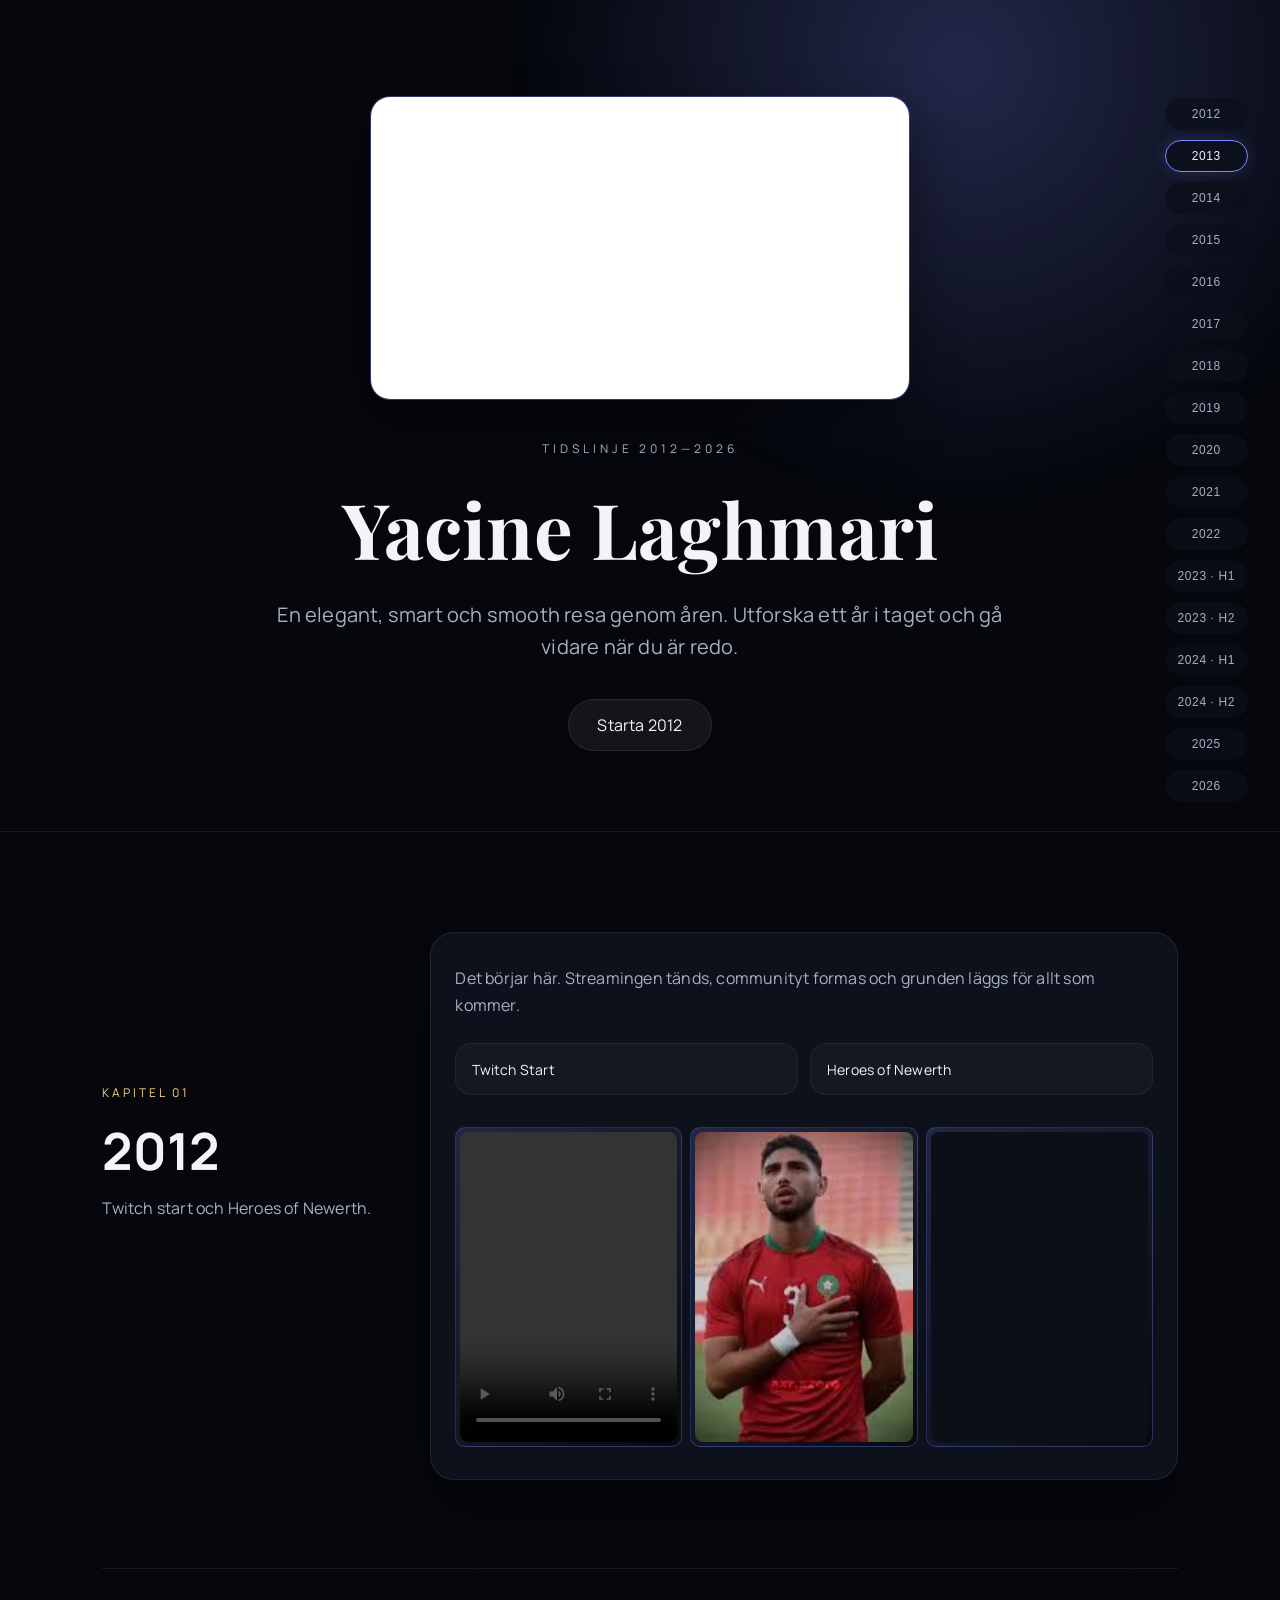
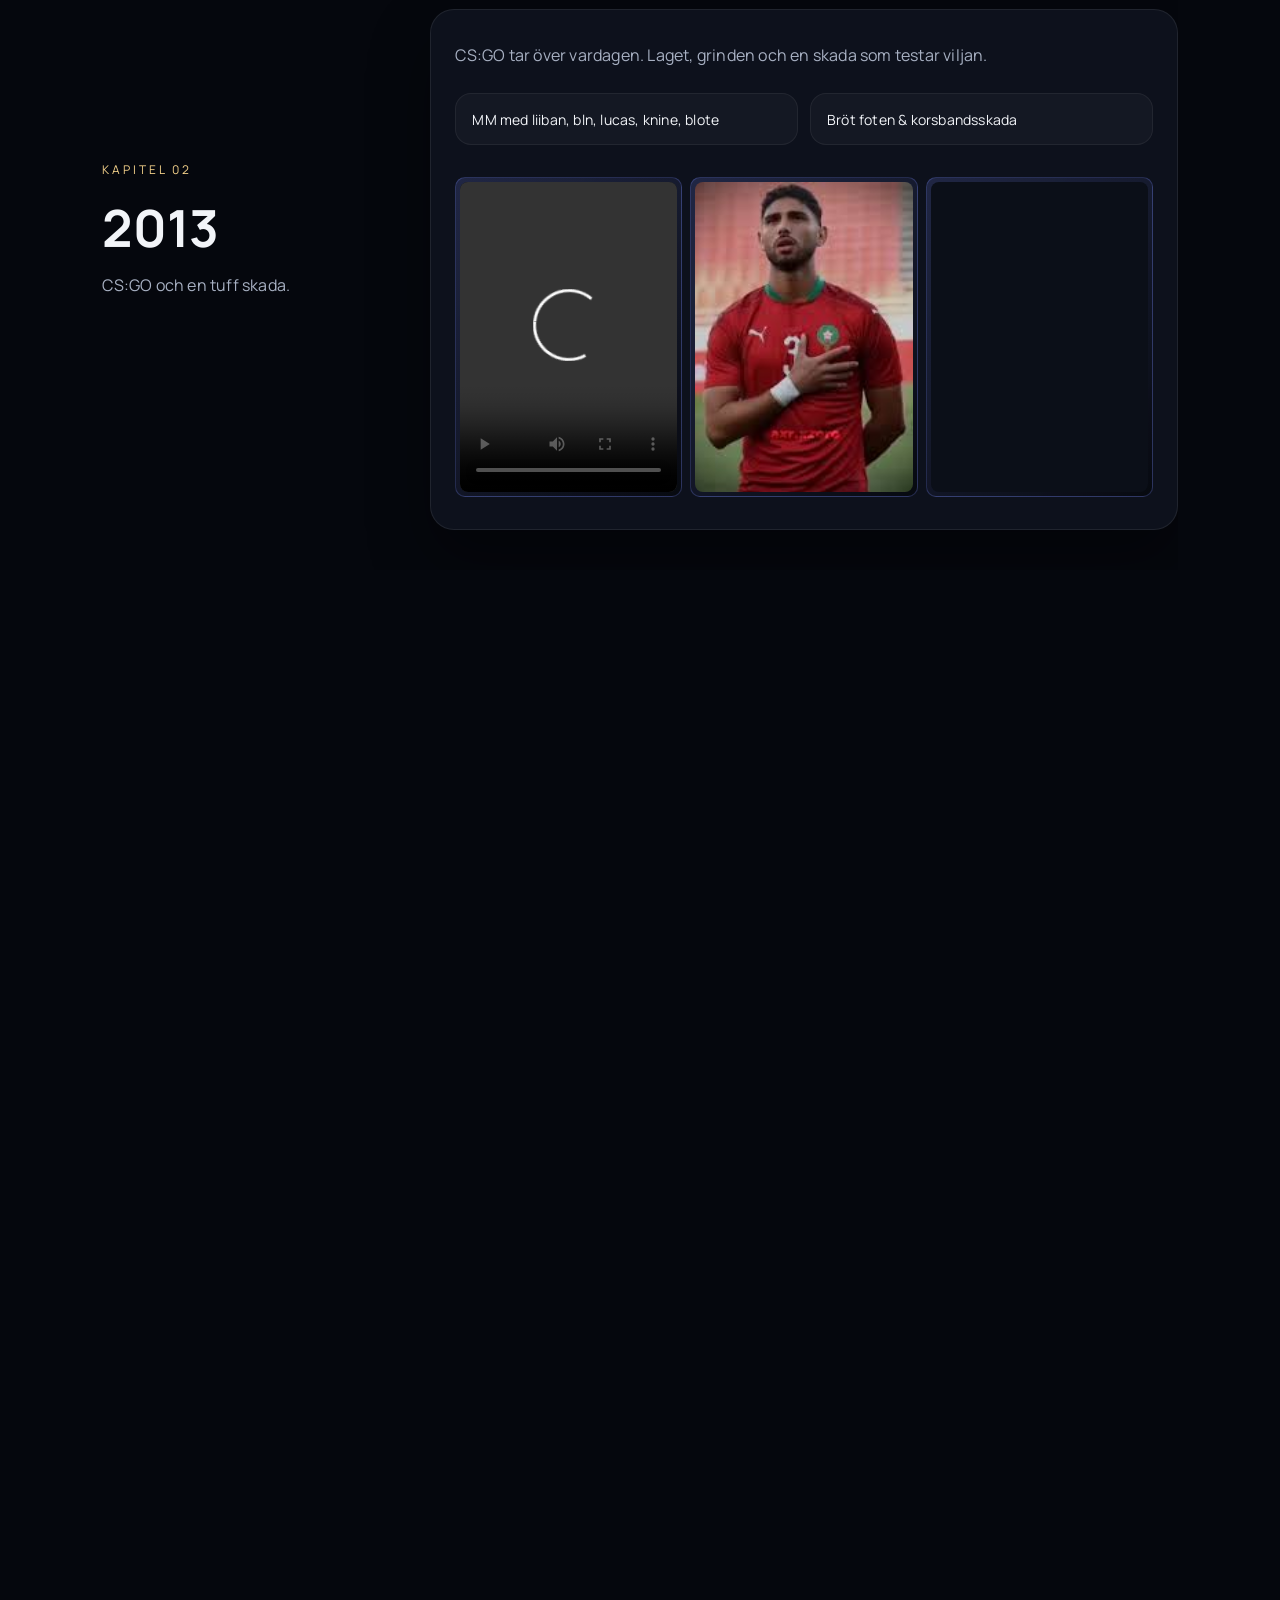
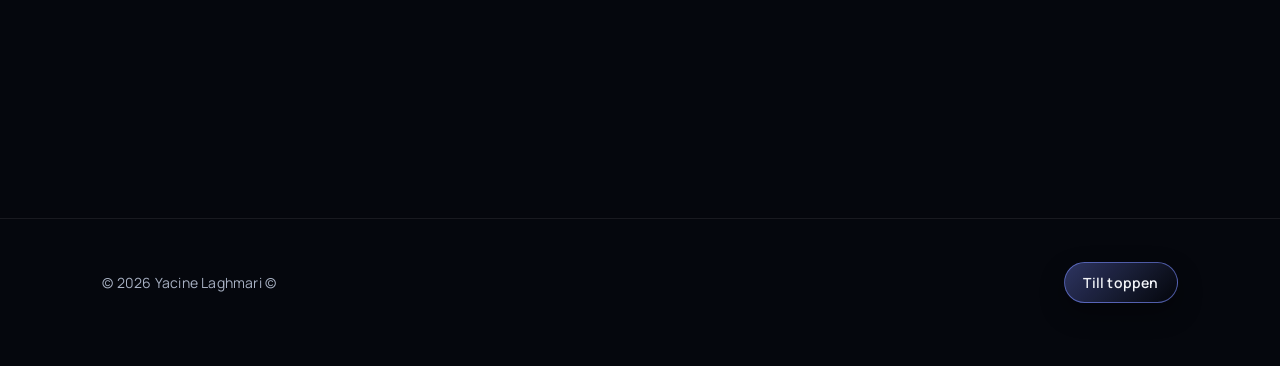
==== index.html @ 9095255a "Initial commit" ====
<!DOCTYPE html>
<html lang="sv">
  <head>
    <meta charset="UTF-8" />
    <meta name="viewport" content="width=device-width, initial-scale=1.0" />
    <title>Yacine Laghmari — Livets Tidslinje</title>
    <meta
      name="description"
      content="En elegant och smooth tidslinje över Yacine Laghmaris liv 2012–2026."
    />
    <link rel="preconnect" href="https://fonts.googleapis.com" />
    <link rel="preconnect" href="https://fonts.gstatic.com" crossorigin />
    <link
      href="https://fonts.googleapis.com/css2?family=Manrope:wght@300;400;600;700&family=Playfair+Display:wght@500;600&display=swap"
      rel="stylesheet"
    />
    <link rel="stylesheet" href="styles.css" />
  </head>
  <body>
    <header class="hero" id="top">
      <div class="hero__glow" aria-hidden="true"></div>
      <div class="hero__stream">
        <iframe
          src="https://player.twitch.tv/?channel=yacine&parent=localhost&parent=127.0.0.1"
          allowfullscreen
          frameborder="0"
          scrolling="no"
        ></iframe>
      </div>
      <div class="hero__content">
        <p class="hero__eyebrow">Tidslinje 2012—2026</p>
        <h1 class="hero__title">Yacine Laghmari</h1>
        <p class="hero__subtitle">
          En elegant, smart och smooth resa genom åren. Utforska ett år i taget
          och gå vidare när du är redo.
        </p>
        <a class="hero__cta" href="#y2012">Starta 2012</a>
      </div>
    </header>

    <nav class="timeline-nav" aria-label="Tidslinje navigation">
      <button class="timeline-nav__button is-active" data-target="y2012">
        2012
      </button>
      <button class="timeline-nav__button" data-target="y2013">2013</button>
      <button class="timeline-nav__button" data-target="y2014">2014</button>
      <button class="timeline-nav__button" data-target="y2015">2015</button>
      <button class="timeline-nav__button" data-target="y2016">2016</button>
      <button class="timeline-nav__button" data-target="y2017">2017</button>
      <button class="timeline-nav__button" data-target="y2018">2018</button>
      <button class="timeline-nav__button" data-target="y2019">2019</button>
      <button class="timeline-nav__button" data-target="y2020">2020</button>
      <button class="timeline-nav__button" data-target="y2021">2021</button>
      <button class="timeline-nav__button" data-target="y2022">2022</button>
      <button class="timeline-nav__button" data-target="y2023a">2023 · H1</button>
      <button class="timeline-nav__button" data-target="y2023b">2023 · H2</button>
      <button class="timeline-nav__button" data-target="y2024a">2024 · H1</button>
      <button class="timeline-nav__button" data-target="y2024b">2024 · H2</button>
      <button class="timeline-nav__button" data-target="y2025">2025</button>
      <button class="timeline-nav__button" data-target="y2026">2026</button>
    </nav>

    <main class="timeline">
      <section class="year is-revealed is-active" id="y2012" data-year="2012">
        <div class="year__inner">
          <div class="year__meta">
            <p class="year__eyebrow">Kapitel 01</p>
            <h2 class="year__title">2012</h2>
            <p class="year__tagline">Twitch start och Heroes of Newerth.</p>
          </div>
          <div class="year__content">
            <p>
              Det börjar här. Streamingen tänds, communityt formas och grunden
              läggs för allt som kommer.
            </p>
            <ul class="year__highlights">
              <li class="highlight-card"><button class="highlight-card__title" type="button">Twitch Start</button><div class="highlight-card__body"><p>Lorem ipsum dolor sit amet, consectetur adipiscing elit. Nunc egestas augue risus, eu ullamcorper tellus porttitor eu. Donec lobortis risus a tortor maximus, sit amet iaculis erat efficitur. Nulla commodo lectus id ipsum cursus, et sodales velit maximus. Fusce et posuere leo. Donec vestibulum sapien magna, in tincidunt nisi blandit eu. Sed cursus velit at dui congue finibus. Pellentesque dapibus, tellus condimentum feugiat vestibulum, massa lacus mattis dolor, quis pharetra mi diam quis neque. Nulla sed maximus libero.</p>
<p>Sed nec tellus vitae sem tempor tincidunt. Curabitur lobortis sapien ligula, ac pharetra ex accumsan nec. Sed laoreet lorem nec pulvinar lobortis. Etiam venenatis nisl id ligula auctor aliquam. Morbi mollis est justo, ac aliquam quam tempor ornare. Nullam cursus pharetra nibh nec pharetra. In feugiat placerat quam eget placerat.</p></div></li>
              <li class="highlight-card"><button class="highlight-card__title" type="button">Heroes of Newerth</button><div class="highlight-card__body"><p>Lorem ipsum dolor sit amet, consectetur adipiscing elit. Nunc egestas augue risus, eu ullamcorper tellus porttitor eu. Donec lobortis risus a tortor maximus, sit amet iaculis erat efficitur. Nulla commodo lectus id ipsum cursus, et sodales velit maximus. Fusce et posuere leo. Donec vestibulum sapien magna, in tincidunt nisi blandit eu. Sed cursus velit at dui congue finibus. Pellentesque dapibus, tellus condimentum feugiat vestibulum, massa lacus mattis dolor, quis pharetra mi diam quis neque. Nulla sed maximus libero.</p>
<p>Sed nec tellus vitae sem tempor tincidunt. Curabitur lobortis sapien ligula, ac pharetra ex accumsan nec. Sed laoreet lorem nec pulvinar lobortis. Etiam venenatis nisl id ligula auctor aliquam. Morbi mollis est justo, ac aliquam quam tempor ornare. Nullam cursus pharetra nibh nec pharetra. In feugiat placerat quam eget placerat.</p></div></li>
            </ul>
            <div class="media-grid">
              <div class="media-card"><div class="media-card__label">Video</div><video data-src="Videos/305 - Approaching Nirvana.mp4" controls preload="metadata"></video></div>
              <div class="media-card"><div class="media-card__label">Bild</div><img src="Bilder/ggwp.jpg" alt="Bild" /></div>
              <div class="media-card"><div class="media-card__label">Clip</div><iframe data-src="https://clips.twitch.tv/embed?clip=CautiousObliqueGoldfishAllenHuhu-Px7d0BOdd0tYAsMW&parent=localhost&parent=127.0.0.1" allow="autoplay; fullscreen" allowfullscreen loading="lazy"></iframe></div>
            </div></div>
        </div>
      </section>

      <section class="year" id="y2013" data-year="2013">
        <div class="year__inner">
          <div class="year__meta">
            <p class="year__eyebrow">Kapitel 02</p>
            <h2 class="year__title">2013</h2>
            <p class="year__tagline">CS:GO och en tuff skada.</p>
          </div>
          <div class="year__content">
            <p>
              CS:GO tar över vardagen. Laget, grinden och en skada som testar
              viljan.
            </p>
            <ul class="year__highlights">
              <li class="highlight-card"><button class="highlight-card__title" type="button">MM med liiban, bln, lucas, knine, blote</button><div class="highlight-card__body"><p>Lorem ipsum dolor sit amet, consectetur adipiscing elit. Nunc egestas augue risus, eu ullamcorper tellus porttitor eu. Donec lobortis risus a tortor maximus, sit amet iaculis erat efficitur. Nulla commodo lectus id ipsum cursus, et sodales velit maximus. Fusce et posuere leo. Donec vestibulum sapien magna, in tincidunt nisi blandit eu. Sed cursus velit at dui congue finibus. Pellentesque dapibus, tellus condimentum feugiat vestibulum, massa lacus mattis dolor, quis pharetra mi diam quis neque. Nulla sed maximus libero.</p>
<p>Sed nec tellus vitae sem tempor tincidunt. Curabitur lobortis sapien ligula, ac pharetra ex accumsan nec. Sed laoreet lorem nec pulvinar lobortis. Etiam venenatis nisl id ligula auctor aliquam. Morbi mollis est justo, ac aliquam quam tempor ornare. Nullam cursus pharetra nibh nec pharetra. In feugiat placerat quam eget placerat.</p></div></li>
              <li class="highlight-card"><button class="highlight-card__title" type="button">Bröt foten &amp; korsbandsskada</button><div class="highlight-card__body"><p>Lorem ipsum dolor sit amet, consectetur adipiscing elit. Nunc egestas augue risus, eu ullamcorper tellus porttitor eu. Donec lobortis risus a tortor maximus, sit amet iaculis erat efficitur. Nulla commodo lectus id ipsum cursus, et sodales velit maximus. Fusce et posuere leo. Donec vestibulum sapien magna, in tincidunt nisi blandit eu. Sed cursus velit at dui congue finibus. Pellentesque dapibus, tellus condimentum feugiat vestibulum, massa lacus mattis dolor, quis pharetra mi diam quis neque. Nulla sed maximus libero.</p>
<p>Sed nec tellus vitae sem tempor tincidunt. Curabitur lobortis sapien ligula, ac pharetra ex accumsan nec. Sed laoreet lorem nec pulvinar lobortis. Etiam venenatis nisl id ligula auctor aliquam. Morbi mollis est justo, ac aliquam quam tempor ornare. Nullam cursus pharetra nibh nec pharetra. In feugiat placerat quam eget placerat.</p></div></li>
            </ul>
            <div class="media-grid">
              <div class="media-card"><div class="media-card__label">Video</div><video data-src="Videos/305 - Approaching Nirvana.mp4" controls preload="metadata"></video></div>
              <div class="media-card"><div class="media-card__label">Bild</div><img src="Bilder/ggwp.jpg" alt="Bild" /></div>
              <div class="media-card"><div class="media-card__label">Clip</div><iframe data-src="https://clips.twitch.tv/embed?clip=CautiousObliqueGoldfishAllenHuhu-Px7d0BOdd0tYAsMW&parent=localhost&parent=127.0.0.1" allow="autoplay; fullscreen" allowfullscreen loading="lazy"></iframe></div>
            </div></div>
        </div>
      </section>

      <section class="year" id="y2014" data-year="2014">
        <div class="year__inner">
          <div class="year__meta">
            <p class="year__eyebrow">Kapitel 03</p>
            <h2 class="year__title">2014</h2>
            <p class="year__tagline">Ett år av genombrott och resor.</p>
          </div>
          <div class="year__content">
            <p>
              Amanda, studenten och första DH Winter. Nya samarbeten och
              communityminnen staplas på varandra.
            </p>
            <ul class="year__highlights">
              <li class="highlight-card"><button class="highlight-card__title" type="button">Amanda</button><div class="highlight-card__body"><p>Lorem ipsum dolor sit amet, consectetur adipiscing elit. Nunc egestas augue risus, eu ullamcorper tellus porttitor eu. Donec lobortis risus a tortor maximus, sit amet iaculis erat efficitur. Nulla commodo lectus id ipsum cursus, et sodales velit maximus. Fusce et posuere leo. Donec vestibulum sapien magna, in tincidunt nisi blandit eu. Sed cursus velit at dui congue finibus. Pellentesque dapibus, tellus condimentum feugiat vestibulum, massa lacus mattis dolor, quis pharetra mi diam quis neque. Nulla sed maximus libero.</p>
<p>Sed nec tellus vitae sem tempor tincidunt. Curabitur lobortis sapien ligula, ac pharetra ex accumsan nec. Sed laoreet lorem nec pulvinar lobortis. Etiam venenatis nisl id ligula auctor aliquam. Morbi mollis est justo, ac aliquam quam tempor ornare. Nullam cursus pharetra nibh nec pharetra. In feugiat placerat quam eget placerat.</p></div></li>
              <li class="highlight-card"><button class="highlight-card__title" type="button">Seat Toledo, Studenten, Första DH Winter</button><div class="highlight-card__body"><p>Lorem ipsum dolor sit amet, consectetur adipiscing elit. Nunc egestas augue risus, eu ullamcorper tellus porttitor eu. Donec lobortis risus a tortor maximus, sit amet iaculis erat efficitur. Nulla commodo lectus id ipsum cursus, et sodales velit maximus. Fusce et posuere leo. Donec vestibulum sapien magna, in tincidunt nisi blandit eu. Sed cursus velit at dui congue finibus. Pellentesque dapibus, tellus condimentum feugiat vestibulum, massa lacus mattis dolor, quis pharetra mi diam quis neque. Nulla sed maximus libero.</p>
<p>Sed nec tellus vitae sem tempor tincidunt. Curabitur lobortis sapien ligula, ac pharetra ex accumsan nec. Sed laoreet lorem nec pulvinar lobortis. Etiam venenatis nisl id ligula auctor aliquam. Morbi mollis est justo, ac aliquam quam tempor ornare. Nullam cursus pharetra nibh nec pharetra. In feugiat placerat quam eget placerat.</p></div></li>
              <li class="highlight-card"><button class="highlight-card__title" type="button">Game with Fnatic, Lan med bLN</button><div class="highlight-card__body"><p>Lorem ipsum dolor sit amet, consectetur adipiscing elit. Nunc egestas augue risus, eu ullamcorper tellus porttitor eu. Donec lobortis risus a tortor maximus, sit amet iaculis erat efficitur. Nulla commodo lectus id ipsum cursus, et sodales velit maximus. Fusce et posuere leo. Donec vestibulum sapien magna, in tincidunt nisi blandit eu. Sed cursus velit at dui congue finibus. Pellentesque dapibus, tellus condimentum feugiat vestibulum, massa lacus mattis dolor, quis pharetra mi diam quis neque. Nulla sed maximus libero.</p>
<p>Sed nec tellus vitae sem tempor tincidunt. Curabitur lobortis sapien ligula, ac pharetra ex accumsan nec. Sed laoreet lorem nec pulvinar lobortis. Etiam venenatis nisl id ligula auctor aliquam. Morbi mollis est justo, ac aliquam quam tempor ornare. Nullam cursus pharetra nibh nec pharetra. In feugiat placerat quam eget placerat.</p></div></li>
              <li class="highlight-card"><button class="highlight-card__title" type="button">Donationwar, Summit och GT subbar</button><div class="highlight-card__body"><p>Lorem ipsum dolor sit amet, consectetur adipiscing elit. Nunc egestas augue risus, eu ullamcorper tellus porttitor eu. Donec lobortis risus a tortor maximus, sit amet iaculis erat efficitur. Nulla commodo lectus id ipsum cursus, et sodales velit maximus. Fusce et posuere leo. Donec vestibulum sapien magna, in tincidunt nisi blandit eu. Sed cursus velit at dui congue finibus. Pellentesque dapibus, tellus condimentum feugiat vestibulum, massa lacus mattis dolor, quis pharetra mi diam quis neque. Nulla sed maximus libero.</p>
<p>Sed nec tellus vitae sem tempor tincidunt. Curabitur lobortis sapien ligula, ac pharetra ex accumsan nec. Sed laoreet lorem nec pulvinar lobortis. Etiam venenatis nisl id ligula auctor aliquam. Morbi mollis est justo, ac aliquam quam tempor ornare. Nullam cursus pharetra nibh nec pharetra. In feugiat placerat quam eget placerat.</p></div></li>
              <li class="highlight-card"><button class="highlight-card__title" type="button">Speedrunners, Global Elite, TWD</button><div class="highlight-card__body"><p>Lorem ipsum dolor sit amet, consectetur adipiscing elit. Nunc egestas augue risus, eu ullamcorper tellus porttitor eu. Donec lobortis risus a tortor maximus, sit amet iaculis erat efficitur. Nulla commodo lectus id ipsum cursus, et sodales velit maximus. Fusce et posuere leo. Donec vestibulum sapien magna, in tincidunt nisi blandit eu. Sed cursus velit at dui congue finibus. Pellentesque dapibus, tellus condimentum feugiat vestibulum, massa lacus mattis dolor, quis pharetra mi diam quis neque. Nulla sed maximus libero.</p>
<p>Sed nec tellus vitae sem tempor tincidunt. Curabitur lobortis sapien ligula, ac pharetra ex accumsan nec. Sed laoreet lorem nec pulvinar lobortis. Etiam venenatis nisl id ligula auctor aliquam. Morbi mollis est justo, ac aliquam quam tempor ornare. Nullam cursus pharetra nibh nec pharetra. In feugiat placerat quam eget placerat.</p></div></li>
            </ul>
            <div class="media-grid">
              <div class="media-card"><div class="media-card__label">Video</div><video data-src="Videos/305 - Approaching Nirvana.mp4" controls preload="metadata"></video></div>
              <div class="media-card"><div class="media-card__label">Bild</div><img src="Bilder/ggwp.jpg" alt="Bild" /></div>
              <div class="media-card"><div class="media-card__label">Clip</div><iframe data-src="https://clips.twitch.tv/embed?clip=CautiousObliqueGoldfishAllenHuhu-Px7d0BOdd0tYAsMW&parent=localhost&parent=127.0.0.1" allow="autoplay; fullscreen" allowfullscreen loading="lazy"></iframe></div>
            </div></div>
        </div>
      </section>

      <section class="year" id="y2015" data-year="2015">
        <div class="year__inner">
          <div class="year__meta">
            <p class="year__eyebrow">Kapitel 04</p>
            <h2 class="year__title">2015</h2>
            <p class="year__tagline">Raids, resor och nya möjligheter.</p>
          </div>
          <div class="year__content">
            <p>
              Året av communityraids, LAN och resor. Allt känns möjligt.
            </p>
            <ul class="year__highlights">
              <li class="highlight-card"><button class="highlight-card__title" type="button">Aymen &amp; Sabir</button><div class="highlight-card__body"><p>Lorem ipsum dolor sit amet, consectetur adipiscing elit. Nunc egestas augue risus, eu ullamcorper tellus porttitor eu. Donec lobortis risus a tortor maximus, sit amet iaculis erat efficitur. Nulla commodo lectus id ipsum cursus, et sodales velit maximus. Fusce et posuere leo. Donec vestibulum sapien magna, in tincidunt nisi blandit eu. Sed cursus velit at dui congue finibus. Pellentesque dapibus, tellus condimentum feugiat vestibulum, massa lacus mattis dolor, quis pharetra mi diam quis neque. Nulla sed maximus libero.</p>
<p>Sed nec tellus vitae sem tempor tincidunt. Curabitur lobortis sapien ligula, ac pharetra ex accumsan nec. Sed laoreet lorem nec pulvinar lobortis. Etiam venenatis nisl id ligula auctor aliquam. Morbi mollis est justo, ac aliquam quam tempor ornare. Nullam cursus pharetra nibh nec pharetra. In feugiat placerat quam eget placerat.</p></div></li>
              <li class="highlight-card"><button class="highlight-card__title" type="button">Nyårsfest på Colosseum</button><div class="highlight-card__body"><p>Lorem ipsum dolor sit amet, consectetur adipiscing elit. Nunc egestas augue risus, eu ullamcorper tellus porttitor eu. Donec lobortis risus a tortor maximus, sit amet iaculis erat efficitur. Nulla commodo lectus id ipsum cursus, et sodales velit maximus. Fusce et posuere leo. Donec vestibulum sapien magna, in tincidunt nisi blandit eu. Sed cursus velit at dui congue finibus. Pellentesque dapibus, tellus condimentum feugiat vestibulum, massa lacus mattis dolor, quis pharetra mi diam quis neque. Nulla sed maximus libero.</p>
<p>Sed nec tellus vitae sem tempor tincidunt. Curabitur lobortis sapien ligula, ac pharetra ex accumsan nec. Sed laoreet lorem nec pulvinar lobortis. Etiam venenatis nisl id ligula auctor aliquam. Morbi mollis est justo, ac aliquam quam tempor ornare. Nullam cursus pharetra nibh nec pharetra. In feugiat placerat quam eget placerat.</p></div></li>
              <li class="highlight-card"><button class="highlight-card__title" type="button">H1Z1 Atter, YZNARMY raiding</button><div class="highlight-card__body"><p>Lorem ipsum dolor sit amet, consectetur adipiscing elit. Nunc egestas augue risus, eu ullamcorper tellus porttitor eu. Donec lobortis risus a tortor maximus, sit amet iaculis erat efficitur. Nulla commodo lectus id ipsum cursus, et sodales velit maximus. Fusce et posuere leo. Donec vestibulum sapien magna, in tincidunt nisi blandit eu. Sed cursus velit at dui congue finibus. Pellentesque dapibus, tellus condimentum feugiat vestibulum, massa lacus mattis dolor, quis pharetra mi diam quis neque. Nulla sed maximus libero.</p>
<p>Sed nec tellus vitae sem tempor tincidunt. Curabitur lobortis sapien ligula, ac pharetra ex accumsan nec. Sed laoreet lorem nec pulvinar lobortis. Etiam venenatis nisl id ligula auctor aliquam. Morbi mollis est justo, ac aliquam quam tempor ornare. Nullam cursus pharetra nibh nec pharetra. In feugiat placerat quam eget placerat.</p></div></li>
              <li class="highlight-card"><button class="highlight-card__title" type="button">Inferno Online Kontor, Skin Gambling</button><div class="highlight-card__body"><p>Lorem ipsum dolor sit amet, consectetur adipiscing elit. Nunc egestas augue risus, eu ullamcorper tellus porttitor eu. Donec lobortis risus a tortor maximus, sit amet iaculis erat efficitur. Nulla commodo lectus id ipsum cursus, et sodales velit maximus. Fusce et posuere leo. Donec vestibulum sapien magna, in tincidunt nisi blandit eu. Sed cursus velit at dui congue finibus. Pellentesque dapibus, tellus condimentum feugiat vestibulum, massa lacus mattis dolor, quis pharetra mi diam quis neque. Nulla sed maximus libero.</p>
<p>Sed nec tellus vitae sem tempor tincidunt. Curabitur lobortis sapien ligula, ac pharetra ex accumsan nec. Sed laoreet lorem nec pulvinar lobortis. Etiam venenatis nisl id ligula auctor aliquam. Morbi mollis est justo, ac aliquam quam tempor ornare. Nullam cursus pharetra nibh nec pharetra. In feugiat placerat quam eget placerat.</p></div></li>
              <li class="highlight-card"><button class="highlight-card__title" type="button">Malta Aftermovie, NiP streamer</button><div class="highlight-card__body"><p>Lorem ipsum dolor sit amet, consectetur adipiscing elit. Nunc egestas augue risus, eu ullamcorper tellus porttitor eu. Donec lobortis risus a tortor maximus, sit amet iaculis erat efficitur. Nulla commodo lectus id ipsum cursus, et sodales velit maximus. Fusce et posuere leo. Donec vestibulum sapien magna, in tincidunt nisi blandit eu. Sed cursus velit at dui congue finibus. Pellentesque dapibus, tellus condimentum feugiat vestibulum, massa lacus mattis dolor, quis pharetra mi diam quis neque. Nulla sed maximus libero.</p>
<p>Sed nec tellus vitae sem tempor tincidunt. Curabitur lobortis sapien ligula, ac pharetra ex accumsan nec. Sed laoreet lorem nec pulvinar lobortis. Etiam venenatis nisl id ligula auctor aliquam. Morbi mollis est justo, ac aliquam quam tempor ornare. Nullam cursus pharetra nibh nec pharetra. In feugiat placerat quam eget placerat.</p></div></li>
            </ul>
            <div class="media-grid">
              <div class="media-card"><div class="media-card__label">Video</div><video data-src="Videos/305 - Approaching Nirvana.mp4" controls preload="metadata"></video></div>
              <div class="media-card"><div class="media-card__label">Bild</div><img src="Bilder/ggwp.jpg" alt="Bild" /></div>
              <div class="media-card"><div class="media-card__label">Clip</div><iframe data-src="https://clips.twitch.tv/embed?clip=CautiousObliqueGoldfishAllenHuhu-Px7d0BOdd0tYAsMW&parent=localhost&parent=127.0.0.1" allow="autoplay; fullscreen" allowfullscreen loading="lazy"></iframe></div>
            </div></div>
        </div>
      </section>

      <section class="year" id="y2016" data-year="2016">
        <div class="year__inner">
          <div class="year__meta">
            <p class="year__eyebrow">Kapitel 05</p>
            <h2 class="year__title">2016</h2>
            <p class="year__tagline">Nya titlar, nya idéer.</p>
          </div>
          <div class="year__content">
            <p>
              Övergångar, event och kreativa projekt sätter tonen.
            </p>
            <ul class="year__highlights">
              <li class="highlight-card"><button class="highlight-card__title" type="button">Overwatch (McRee)</button><div class="highlight-card__body"><p>Lorem ipsum dolor sit amet, consectetur adipiscing elit. Nunc egestas augue risus, eu ullamcorper tellus porttitor eu. Donec lobortis risus a tortor maximus, sit amet iaculis erat efficitur. Nulla commodo lectus id ipsum cursus, et sodales velit maximus. Fusce et posuere leo. Donec vestibulum sapien magna, in tincidunt nisi blandit eu. Sed cursus velit at dui congue finibus. Pellentesque dapibus, tellus condimentum feugiat vestibulum, massa lacus mattis dolor, quis pharetra mi diam quis neque. Nulla sed maximus libero.</p>
<p>Sed nec tellus vitae sem tempor tincidunt. Curabitur lobortis sapien ligula, ac pharetra ex accumsan nec. Sed laoreet lorem nec pulvinar lobortis. Etiam venenatis nisl id ligula auctor aliquam. Morbi mollis est justo, ac aliquam quam tempor ornare. Nullam cursus pharetra nibh nec pharetra. In feugiat placerat quam eget placerat.</p></div></li>
              <li class="highlight-card"><button class="highlight-card__title" type="button">I Am Not Just A Streamer</button><div class="highlight-card__body"><p>Lorem ipsum dolor sit amet, consectetur adipiscing elit. Nunc egestas augue risus, eu ullamcorper tellus porttitor eu. Donec lobortis risus a tortor maximus, sit amet iaculis erat efficitur. Nulla commodo lectus id ipsum cursus, et sodales velit maximus. Fusce et posuere leo. Donec vestibulum sapien magna, in tincidunt nisi blandit eu. Sed cursus velit at dui congue finibus. Pellentesque dapibus, tellus condimentum feugiat vestibulum, massa lacus mattis dolor, quis pharetra mi diam quis neque. Nulla sed maximus libero.</p>
<p>Sed nec tellus vitae sem tempor tincidunt. Curabitur lobortis sapien ligula, ac pharetra ex accumsan nec. Sed laoreet lorem nec pulvinar lobortis. Etiam venenatis nisl id ligula auctor aliquam. Morbi mollis est justo, ac aliquam quam tempor ornare. Nullam cursus pharetra nibh nec pharetra. In feugiat placerat quam eget placerat.</p></div></li>
              <li class="highlight-card"><button class="highlight-card__title" type="button">H1 med Rusty, Tjuvjakt</button><div class="highlight-card__body"><p>Lorem ipsum dolor sit amet, consectetur adipiscing elit. Nunc egestas augue risus, eu ullamcorper tellus porttitor eu. Donec lobortis risus a tortor maximus, sit amet iaculis erat efficitur. Nulla commodo lectus id ipsum cursus, et sodales velit maximus. Fusce et posuere leo. Donec vestibulum sapien magna, in tincidunt nisi blandit eu. Sed cursus velit at dui congue finibus. Pellentesque dapibus, tellus condimentum feugiat vestibulum, massa lacus mattis dolor, quis pharetra mi diam quis neque. Nulla sed maximus libero.</p>
<p>Sed nec tellus vitae sem tempor tincidunt. Curabitur lobortis sapien ligula, ac pharetra ex accumsan nec. Sed laoreet lorem nec pulvinar lobortis. Etiam venenatis nisl id ligula auctor aliquam. Morbi mollis est justo, ac aliquam quam tempor ornare. Nullam cursus pharetra nibh nec pharetra. In feugiat placerat quam eget placerat.</p></div></li>
              <li class="highlight-card"><button class="highlight-card__title" type="button">Lan i Norge, Dustin Expo</button><div class="highlight-card__body"><p>Lorem ipsum dolor sit amet, consectetur adipiscing elit. Nunc egestas augue risus, eu ullamcorper tellus porttitor eu. Donec lobortis risus a tortor maximus, sit amet iaculis erat efficitur. Nulla commodo lectus id ipsum cursus, et sodales velit maximus. Fusce et posuere leo. Donec vestibulum sapien magna, in tincidunt nisi blandit eu. Sed cursus velit at dui congue finibus. Pellentesque dapibus, tellus condimentum feugiat vestibulum, massa lacus mattis dolor, quis pharetra mi diam quis neque. Nulla sed maximus libero.</p>
<p>Sed nec tellus vitae sem tempor tincidunt. Curabitur lobortis sapien ligula, ac pharetra ex accumsan nec. Sed laoreet lorem nec pulvinar lobortis. Etiam venenatis nisl id ligula auctor aliquam. Morbi mollis est justo, ac aliquam quam tempor ornare. Nullam cursus pharetra nibh nec pharetra. In feugiat placerat quam eget placerat.</p></div></li>
            </ul>
            <div class="media-grid">
              <div class="media-card"><div class="media-card__label">Video</div><video data-src="Videos/305 - Approaching Nirvana.mp4" controls preload="metadata"></video></div>
              <div class="media-card"><div class="media-card__label">Bild</div><img src="Bilder/ggwp.jpg" alt="Bild" /></div>
              <div class="media-card"><div class="media-card__label">Clip</div><iframe data-src="https://clips.twitch.tv/embed?clip=CautiousObliqueGoldfishAllenHuhu-Px7d0BOdd0tYAsMW&parent=localhost&parent=127.0.0.1" allow="autoplay; fullscreen" allowfullscreen loading="lazy"></iframe></div>
            </div></div>
        </div>
      </section>

      <section class="year" id="y2017" data-year="2017">
        <div class="year__inner">
          <div class="year__meta">
            <p class="year__eyebrow">Kapitel 06</p>
            <h2 class="year__title">2017</h2>
            <p class="year__tagline">VLOGs, community och passion.</p>
          </div>
          <div class="year__content">
            <p>
              Storytelling, event och citat som fastnar. Ett starkt communityår.
            </p>
            <ul class="year__highlights">
              <li class="highlight-card"><button class="highlight-card__title" type="button">Blond, VLOGs, Birdie</button><div class="highlight-card__body"><p>Lorem ipsum dolor sit amet, consectetur adipiscing elit. Nunc egestas augue risus, eu ullamcorper tellus porttitor eu. Donec lobortis risus a tortor maximus, sit amet iaculis erat efficitur. Nulla commodo lectus id ipsum cursus, et sodales velit maximus. Fusce et posuere leo. Donec vestibulum sapien magna, in tincidunt nisi blandit eu. Sed cursus velit at dui congue finibus. Pellentesque dapibus, tellus condimentum feugiat vestibulum, massa lacus mattis dolor, quis pharetra mi diam quis neque. Nulla sed maximus libero.</p>
<p>Sed nec tellus vitae sem tempor tincidunt. Curabitur lobortis sapien ligula, ac pharetra ex accumsan nec. Sed laoreet lorem nec pulvinar lobortis. Etiam venenatis nisl id ligula auctor aliquam. Morbi mollis est justo, ac aliquam quam tempor ornare. Nullam cursus pharetra nibh nec pharetra. In feugiat placerat quam eget placerat.</p></div></li>
              <li class="highlight-card"><button class="highlight-card__title" type="button">The Culling med Sabir</button><div class="highlight-card__body"><p>Lorem ipsum dolor sit amet, consectetur adipiscing elit. Nunc egestas augue risus, eu ullamcorper tellus porttitor eu. Donec lobortis risus a tortor maximus, sit amet iaculis erat efficitur. Nulla commodo lectus id ipsum cursus, et sodales velit maximus. Fusce et posuere leo. Donec vestibulum sapien magna, in tincidunt nisi blandit eu. Sed cursus velit at dui congue finibus. Pellentesque dapibus, tellus condimentum feugiat vestibulum, massa lacus mattis dolor, quis pharetra mi diam quis neque. Nulla sed maximus libero.</p>
<p>Sed nec tellus vitae sem tempor tincidunt. Curabitur lobortis sapien ligula, ac pharetra ex accumsan nec. Sed laoreet lorem nec pulvinar lobortis. Etiam venenatis nisl id ligula auctor aliquam. Morbi mollis est justo, ac aliquam quam tempor ornare. Nullam cursus pharetra nibh nec pharetra. In feugiat placerat quam eget placerat.</p></div></li>
              <li class="highlight-card"><button class="highlight-card__title" type="button">TEAM5 vs NiP, FPL Kval</button><div class="highlight-card__body"><p>Lorem ipsum dolor sit amet, consectetur adipiscing elit. Nunc egestas augue risus, eu ullamcorper tellus porttitor eu. Donec lobortis risus a tortor maximus, sit amet iaculis erat efficitur. Nulla commodo lectus id ipsum cursus, et sodales velit maximus. Fusce et posuere leo. Donec vestibulum sapien magna, in tincidunt nisi blandit eu. Sed cursus velit at dui congue finibus. Pellentesque dapibus, tellus condimentum feugiat vestibulum, massa lacus mattis dolor, quis pharetra mi diam quis neque. Nulla sed maximus libero.</p>
<p>Sed nec tellus vitae sem tempor tincidunt. Curabitur lobortis sapien ligula, ac pharetra ex accumsan nec. Sed laoreet lorem nec pulvinar lobortis. Etiam venenatis nisl id ligula auctor aliquam. Morbi mollis est justo, ac aliquam quam tempor ornare. Nullam cursus pharetra nibh nec pharetra. In feugiat placerat quam eget placerat.</p></div></li>
              <li class="highlight-card"><button class="highlight-card__title" type="button">Love the worst version of yourself too</button><div class="highlight-card__body"><p>Lorem ipsum dolor sit amet, consectetur adipiscing elit. Nunc egestas augue risus, eu ullamcorper tellus porttitor eu. Donec lobortis risus a tortor maximus, sit amet iaculis erat efficitur. Nulla commodo lectus id ipsum cursus, et sodales velit maximus. Fusce et posuere leo. Donec vestibulum sapien magna, in tincidunt nisi blandit eu. Sed cursus velit at dui congue finibus. Pellentesque dapibus, tellus condimentum feugiat vestibulum, massa lacus mattis dolor, quis pharetra mi diam quis neque. Nulla sed maximus libero.</p>
<p>Sed nec tellus vitae sem tempor tincidunt. Curabitur lobortis sapien ligula, ac pharetra ex accumsan nec. Sed laoreet lorem nec pulvinar lobortis. Etiam venenatis nisl id ligula auctor aliquam. Morbi mollis est justo, ac aliquam quam tempor ornare. Nullam cursus pharetra nibh nec pharetra. In feugiat placerat quam eget placerat.</p></div></li>
              <li class="highlight-card"><button class="highlight-card__title" type="button">Q7</button><div class="highlight-card__body"><p>Lorem ipsum dolor sit amet, consectetur adipiscing elit. Nunc egestas augue risus, eu ullamcorper tellus porttitor eu. Donec lobortis risus a tortor maximus, sit amet iaculis erat efficitur. Nulla commodo lectus id ipsum cursus, et sodales velit maximus. Fusce et posuere leo. Donec vestibulum sapien magna, in tincidunt nisi blandit eu. Sed cursus velit at dui congue finibus. Pellentesque dapibus, tellus condimentum feugiat vestibulum, massa lacus mattis dolor, quis pharetra mi diam quis neque. Nulla sed maximus libero.</p>
<p>Sed nec tellus vitae sem tempor tincidunt. Curabitur lobortis sapien ligula, ac pharetra ex accumsan nec. Sed laoreet lorem nec pulvinar lobortis. Etiam venenatis nisl id ligula auctor aliquam. Morbi mollis est justo, ac aliquam quam tempor ornare. Nullam cursus pharetra nibh nec pharetra. In feugiat placerat quam eget placerat.</p></div></li>
            </ul>
            <div class="media-grid">
              <div class="media-card"><div class="media-card__label">Video</div><video data-src="Videos/305 - Approaching Nirvana.mp4" controls preload="metadata"></video></div>
              <div class="media-card"><div class="media-card__label">Bild</div><img src="Bilder/ggwp.jpg" alt="Bild" /></div>
              <div class="media-card"><div class="media-card__label">Clip</div><iframe data-src="https://clips.twitch.tv/embed?clip=CautiousObliqueGoldfishAllenHuhu-Px7d0BOdd0tYAsMW&parent=localhost&parent=127.0.0.1" allow="autoplay; fullscreen" allowfullscreen loading="lazy"></iframe></div>
            </div></div>
        </div>
      </section>

      <section class="year" id="y2018" data-year="2018">
        <div class="year__inner">
          <div class="year__meta">
            <p class="year__eyebrow">Kapitel 07</p>
            <h2 class="year__title">2018</h2>
            <p class="year__tagline">Tävlingsår med nya arenor.</p>
          </div>
          <div class="year__content">
            <p>
              SPL, FPL och Fortnite. En mix av olika spel, energi och momentum.
            </p>
            <ul class="year__highlights">
              <li class="highlight-card"><button class="highlight-card__title" type="button">SPL &amp; FPL</button><div class="highlight-card__body"><p>Lorem ipsum dolor sit amet, consectetur adipiscing elit. Nunc egestas augue risus, eu ullamcorper tellus porttitor eu. Donec lobortis risus a tortor maximus, sit amet iaculis erat efficitur. Nulla commodo lectus id ipsum cursus, et sodales velit maximus. Fusce et posuere leo. Donec vestibulum sapien magna, in tincidunt nisi blandit eu. Sed cursus velit at dui congue finibus. Pellentesque dapibus, tellus condimentum feugiat vestibulum, massa lacus mattis dolor, quis pharetra mi diam quis neque. Nulla sed maximus libero.</p>
<p>Sed nec tellus vitae sem tempor tincidunt. Curabitur lobortis sapien ligula, ac pharetra ex accumsan nec. Sed laoreet lorem nec pulvinar lobortis. Etiam venenatis nisl id ligula auctor aliquam. Morbi mollis est justo, ac aliquam quam tempor ornare. Nullam cursus pharetra nibh nec pharetra. In feugiat placerat quam eget placerat.</p></div></li>
              <li class="highlight-card"><button class="highlight-card__title" type="button">Fortnite med Haval</button><div class="highlight-card__body"><p>Lorem ipsum dolor sit amet, consectetur adipiscing elit. Nunc egestas augue risus, eu ullamcorper tellus porttitor eu. Donec lobortis risus a tortor maximus, sit amet iaculis erat efficitur. Nulla commodo lectus id ipsum cursus, et sodales velit maximus. Fusce et posuere leo. Donec vestibulum sapien magna, in tincidunt nisi blandit eu. Sed cursus velit at dui congue finibus. Pellentesque dapibus, tellus condimentum feugiat vestibulum, massa lacus mattis dolor, quis pharetra mi diam quis neque. Nulla sed maximus libero.</p>
<p>Sed nec tellus vitae sem tempor tincidunt. Curabitur lobortis sapien ligula, ac pharetra ex accumsan nec. Sed laoreet lorem nec pulvinar lobortis. Etiam venenatis nisl id ligula auctor aliquam. Morbi mollis est justo, ac aliquam quam tempor ornare. Nullam cursus pharetra nibh nec pharetra. In feugiat placerat quam eget placerat.</p></div></li>
              <li class="highlight-card"><button class="highlight-card__title" type="button">Vanligt Casino</button><div class="highlight-card__body"><p>Lorem ipsum dolor sit amet, consectetur adipiscing elit. Nunc egestas augue risus, eu ullamcorper tellus porttitor eu. Donec lobortis risus a tortor maximus, sit amet iaculis erat efficitur. Nulla commodo lectus id ipsum cursus, et sodales velit maximus. Fusce et posuere leo. Donec vestibulum sapien magna, in tincidunt nisi blandit eu. Sed cursus velit at dui congue finibus. Pellentesque dapibus, tellus condimentum feugiat vestibulum, massa lacus mattis dolor, quis pharetra mi diam quis neque. Nulla sed maximus libero.</p>
<p>Sed nec tellus vitae sem tempor tincidunt. Curabitur lobortis sapien ligula, ac pharetra ex accumsan nec. Sed laoreet lorem nec pulvinar lobortis. Etiam venenatis nisl id ligula auctor aliquam. Morbi mollis est justo, ac aliquam quam tempor ornare. Nullam cursus pharetra nibh nec pharetra. In feugiat placerat quam eget placerat.</p></div></li>
              <li class="highlight-card"><button class="highlight-card__title" type="button">GTA RP</button><div class="highlight-card__body"><p>Lorem ipsum dolor sit amet, consectetur adipiscing elit. Nunc egestas augue risus, eu ullamcorper tellus porttitor eu. Donec lobortis risus a tortor maximus, sit amet iaculis erat efficitur. Nulla commodo lectus id ipsum cursus, et sodales velit maximus. Fusce et posuere leo. Donec vestibulum sapien magna, in tincidunt nisi blandit eu. Sed cursus velit at dui congue finibus. Pellentesque dapibus, tellus condimentum feugiat vestibulum, massa lacus mattis dolor, quis pharetra mi diam quis neque. Nulla sed maximus libero.</p>
<p>Sed nec tellus vitae sem tempor tincidunt. Curabitur lobortis sapien ligula, ac pharetra ex accumsan nec. Sed laoreet lorem nec pulvinar lobortis. Etiam venenatis nisl id ligula auctor aliquam. Morbi mollis est justo, ac aliquam quam tempor ornare. Nullam cursus pharetra nibh nec pharetra. In feugiat placerat quam eget placerat.</p></div></li>
            </ul>
            <div class="media-grid">
              <div class="media-card"><div class="media-card__label">Video</div><video data-src="Videos/305 - Approaching Nirvana.mp4" controls preload="metadata"></video></div>
              <div class="media-card"><div class="media-card__label">Bild</div><img src="Bilder/ggwp.jpg" alt="Bild" /></div>
              <div class="media-card"><div class="media-card__label">Clip</div><iframe data-src="https://clips.twitch.tv/embed?clip=CautiousObliqueGoldfishAllenHuhu-Px7d0BOdd0tYAsMW&parent=localhost&parent=127.0.0.1" allow="autoplay; fullscreen" allowfullscreen loading="lazy"></iframe></div>
            </div></div>
        </div>
      </section>

      <section class="year" id="y2019" data-year="2019">
        <div class="year__inner">
          <div class="year__meta">
            <p class="year__eyebrow">Kapitel 08</p>
            <h2 class="year__title">2019</h2>
            <p class="year__tagline">Peak-år och stora signer.</p>
          </div>
          <div class="year__content">
            <p>
              Peak i SPL &amp; FPL, plus League grind och Sony-signing.
            </p>
            <ul class="year__highlights">
              <li class="highlight-card"><button class="highlight-card__title" type="button">SPL &amp; FPL PEAK</button><div class="highlight-card__body"><p>Lorem ipsum dolor sit amet, consectetur adipiscing elit. Nunc egestas augue risus, eu ullamcorper tellus porttitor eu. Donec lobortis risus a tortor maximus, sit amet iaculis erat efficitur. Nulla commodo lectus id ipsum cursus, et sodales velit maximus. Fusce et posuere leo. Donec vestibulum sapien magna, in tincidunt nisi blandit eu. Sed cursus velit at dui congue finibus. Pellentesque dapibus, tellus condimentum feugiat vestibulum, massa lacus mattis dolor, quis pharetra mi diam quis neque. Nulla sed maximus libero.</p>
<p>Sed nec tellus vitae sem tempor tincidunt. Curabitur lobortis sapien ligula, ac pharetra ex accumsan nec. Sed laoreet lorem nec pulvinar lobortis. Etiam venenatis nisl id ligula auctor aliquam. Morbi mollis est justo, ac aliquam quam tempor ornare. Nullam cursus pharetra nibh nec pharetra. In feugiat placerat quam eget placerat.</p></div></li>
              <li class="highlight-card"><button class="highlight-card__title" type="button">League grind 1</button><div class="highlight-card__body"><p>Lorem ipsum dolor sit amet, consectetur adipiscing elit. Nunc egestas augue risus, eu ullamcorper tellus porttitor eu. Donec lobortis risus a tortor maximus, sit amet iaculis erat efficitur. Nulla commodo lectus id ipsum cursus, et sodales velit maximus. Fusce et posuere leo. Donec vestibulum sapien magna, in tincidunt nisi blandit eu. Sed cursus velit at dui congue finibus. Pellentesque dapibus, tellus condimentum feugiat vestibulum, massa lacus mattis dolor, quis pharetra mi diam quis neque. Nulla sed maximus libero.</p>
<p>Sed nec tellus vitae sem tempor tincidunt. Curabitur lobortis sapien ligula, ac pharetra ex accumsan nec. Sed laoreet lorem nec pulvinar lobortis. Etiam venenatis nisl id ligula auctor aliquam. Morbi mollis est justo, ac aliquam quam tempor ornare. Nullam cursus pharetra nibh nec pharetra. In feugiat placerat quam eget placerat.</p></div></li>
              <li class="highlight-card"><button class="highlight-card__title" type="button">Sony Signing</button><div class="highlight-card__body"><p>Lorem ipsum dolor sit amet, consectetur adipiscing elit. Nunc egestas augue risus, eu ullamcorper tellus porttitor eu. Donec lobortis risus a tortor maximus, sit amet iaculis erat efficitur. Nulla commodo lectus id ipsum cursus, et sodales velit maximus. Fusce et posuere leo. Donec vestibulum sapien magna, in tincidunt nisi blandit eu. Sed cursus velit at dui congue finibus. Pellentesque dapibus, tellus condimentum feugiat vestibulum, massa lacus mattis dolor, quis pharetra mi diam quis neque. Nulla sed maximus libero.</p>
<p>Sed nec tellus vitae sem tempor tincidunt. Curabitur lobortis sapien ligula, ac pharetra ex accumsan nec. Sed laoreet lorem nec pulvinar lobortis. Etiam venenatis nisl id ligula auctor aliquam. Morbi mollis est justo, ac aliquam quam tempor ornare. Nullam cursus pharetra nibh nec pharetra. In feugiat placerat quam eget placerat.</p></div></li>
            </ul>
            <div class="media-grid">
              <div class="media-card"><div class="media-card__label">Video</div><video data-src="Videos/305 - Approaching Nirvana.mp4" controls preload="metadata"></video></div>
              <div class="media-card"><div class="media-card__label">Bild</div><img src="Bilder/ggwp.jpg" alt="Bild" /></div>
              <div class="media-card"><div class="media-card__label">Clip</div><iframe data-src="https://clips.twitch.tv/embed?clip=CautiousObliqueGoldfishAllenHuhu-Px7d0BOdd0tYAsMW&parent=localhost&parent=127.0.0.1" allow="autoplay; fullscreen" allowfullscreen loading="lazy"></iframe></div>
            </div></div>
        </div>
      </section>

      <section class="year" id="y2020" data-year="2020">
        <div class="year__inner">
          <div class="year__meta">
            <p class="year__eyebrow">Kapitel 09</p>
            <h2 class="year__title">2020</h2>
            <p class="year__tagline">Nytt namn, nytt spel, ny ambition.</p>
          </div>
          <div class="year__content">
            <p>
              Reflektioner, rebrand och ett nytt spel som ändrar allt.
            </p>
            <ul class="year__highlights">
              <li class="highlight-card"><button class="highlight-card__title" type="button">This fame thing is complete utter bullshit lolXD</button><div class="highlight-card__body"><p>Lorem ipsum dolor sit amet, consectetur adipiscing elit. Nunc egestas augue risus, eu ullamcorper tellus porttitor eu. Donec lobortis risus a tortor maximus, sit amet iaculis erat efficitur. Nulla commodo lectus id ipsum cursus, et sodales velit maximus. Fusce et posuere leo. Donec vestibulum sapien magna, in tincidunt nisi blandit eu. Sed cursus velit at dui congue finibus. Pellentesque dapibus, tellus condimentum feugiat vestibulum, massa lacus mattis dolor, quis pharetra mi diam quis neque. Nulla sed maximus libero.</p>
<p>Sed nec tellus vitae sem tempor tincidunt. Curabitur lobortis sapien ligula, ac pharetra ex accumsan nec. Sed laoreet lorem nec pulvinar lobortis. Etiam venenatis nisl id ligula auctor aliquam. Morbi mollis est justo, ac aliquam quam tempor ornare. Nullam cursus pharetra nibh nec pharetra. In feugiat placerat quam eget placerat.</p></div></li>
              <li class="highlight-card"><button class="highlight-card__title" type="button">Som Om Ingen Lyssnar</button><div class="highlight-card__body"><p>Lorem ipsum dolor sit amet, consectetur adipiscing elit. Nunc egestas augue risus, eu ullamcorper tellus porttitor eu. Donec lobortis risus a tortor maximus, sit amet iaculis erat efficitur. Nulla commodo lectus id ipsum cursus, et sodales velit maximus. Fusce et posuere leo. Donec vestibulum sapien magna, in tincidunt nisi blandit eu. Sed cursus velit at dui congue finibus. Pellentesque dapibus, tellus condimentum feugiat vestibulum, massa lacus mattis dolor, quis pharetra mi diam quis neque. Nulla sed maximus libero.</p>
<p>Sed nec tellus vitae sem tempor tincidunt. Curabitur lobortis sapien ligula, ac pharetra ex accumsan nec. Sed laoreet lorem nec pulvinar lobortis. Etiam venenatis nisl id ligula auctor aliquam. Morbi mollis est justo, ac aliquam quam tempor ornare. Nullam cursus pharetra nibh nec pharetra. In feugiat placerat quam eget placerat.</p></div></li>
              <li class="highlight-card"><button class="highlight-card__title" type="button">VALORANT IS HERE!!!</button><div class="highlight-card__body"><p>Lorem ipsum dolor sit amet, consectetur adipiscing elit. Nunc egestas augue risus, eu ullamcorper tellus porttitor eu. Donec lobortis risus a tortor maximus, sit amet iaculis erat efficitur. Nulla commodo lectus id ipsum cursus, et sodales velit maximus. Fusce et posuere leo. Donec vestibulum sapien magna, in tincidunt nisi blandit eu. Sed cursus velit at dui congue finibus. Pellentesque dapibus, tellus condimentum feugiat vestibulum, massa lacus mattis dolor, quis pharetra mi diam quis neque. Nulla sed maximus libero.</p>
<p>Sed nec tellus vitae sem tempor tincidunt. Curabitur lobortis sapien ligula, ac pharetra ex accumsan nec. Sed laoreet lorem nec pulvinar lobortis. Etiam venenatis nisl id ligula auctor aliquam. Morbi mollis est justo, ac aliquam quam tempor ornare. Nullam cursus pharetra nibh nec pharetra. In feugiat placerat quam eget placerat.</p></div></li>
              <li class="highlight-card"><button class="highlight-card__title" type="button">Byter nick till Yacine, going PRO</button><div class="highlight-card__body"><p>Lorem ipsum dolor sit amet, consectetur adipiscing elit. Nunc egestas augue risus, eu ullamcorper tellus porttitor eu. Donec lobortis risus a tortor maximus, sit amet iaculis erat efficitur. Nulla commodo lectus id ipsum cursus, et sodales velit maximus. Fusce et posuere leo. Donec vestibulum sapien magna, in tincidunt nisi blandit eu. Sed cursus velit at dui congue finibus. Pellentesque dapibus, tellus condimentum feugiat vestibulum, massa lacus mattis dolor, quis pharetra mi diam quis neque. Nulla sed maximus libero.</p>
<p>Sed nec tellus vitae sem tempor tincidunt. Curabitur lobortis sapien ligula, ac pharetra ex accumsan nec. Sed laoreet lorem nec pulvinar lobortis. Etiam venenatis nisl id ligula auctor aliquam. Morbi mollis est justo, ac aliquam quam tempor ornare. Nullam cursus pharetra nibh nec pharetra. In feugiat placerat quam eget placerat.</p></div></li>
            </ul>
            <div class="media-grid">
              <div class="media-card"><div class="media-card__label">Video</div><video data-src="Videos/305 - Approaching Nirvana.mp4" controls preload="metadata"></video></div>
              <div class="media-card"><div class="media-card__label">Bild</div><img src="Bilder/ggwp.jpg" alt="Bild" /></div>
              <div class="media-card"><div class="media-card__label">Clip</div><iframe data-src="https://clips.twitch.tv/embed?clip=CautiousObliqueGoldfishAllenHuhu-Px7d0BOdd0tYAsMW&parent=localhost&parent=127.0.0.1" allow="autoplay; fullscreen" allowfullscreen loading="lazy"></iframe></div>
            </div></div>
        </div>
      </section>

      <section class="year" id="y2021" data-year="2021">
        <div class="year__inner">
          <div class="year__meta">
            <p class="year__eyebrow">Kapitel 10</p>
            <h2 class="year__title">2021</h2>
            <p class="year__tagline">Proffs, beslut och identitet.</p>
          </div>
          <div class="year__content">
            <p>
              VALORANT-proffs, stora beslut och ett nytt kapitel i livet.
            </p>
            <ul class="year__highlights">
              <li class="highlight-card"><button class="highlight-card__title" type="button">VALORANT PRO</button><div class="highlight-card__body"><p>Lorem ipsum dolor sit amet, consectetur adipiscing elit. Nunc egestas augue risus, eu ullamcorper tellus porttitor eu. Donec lobortis risus a tortor maximus, sit amet iaculis erat efficitur. Nulla commodo lectus id ipsum cursus, et sodales velit maximus. Fusce et posuere leo. Donec vestibulum sapien magna, in tincidunt nisi blandit eu. Sed cursus velit at dui congue finibus. Pellentesque dapibus, tellus condimentum feugiat vestibulum, massa lacus mattis dolor, quis pharetra mi diam quis neque. Nulla sed maximus libero.</p>
<p>Sed nec tellus vitae sem tempor tincidunt. Curabitur lobortis sapien ligula, ac pharetra ex accumsan nec. Sed laoreet lorem nec pulvinar lobortis. Etiam venenatis nisl id ligula auctor aliquam. Morbi mollis est justo, ac aliquam quam tempor ornare. Nullam cursus pharetra nibh nec pharetra. In feugiat placerat quam eget placerat.</p></div></li>
              <li class="highlight-card"><button class="highlight-card__title" type="button">Säger upp mig från Sony</button><div class="highlight-card__body"><p>Lorem ipsum dolor sit amet, consectetur adipiscing elit. Nunc egestas augue risus, eu ullamcorper tellus porttitor eu. Donec lobortis risus a tortor maximus, sit amet iaculis erat efficitur. Nulla commodo lectus id ipsum cursus, et sodales velit maximus. Fusce et posuere leo. Donec vestibulum sapien magna, in tincidunt nisi blandit eu. Sed cursus velit at dui congue finibus. Pellentesque dapibus, tellus condimentum feugiat vestibulum, massa lacus mattis dolor, quis pharetra mi diam quis neque. Nulla sed maximus libero.</p>
<p>Sed nec tellus vitae sem tempor tincidunt. Curabitur lobortis sapien ligula, ac pharetra ex accumsan nec. Sed laoreet lorem nec pulvinar lobortis. Etiam venenatis nisl id ligula auctor aliquam. Morbi mollis est justo, ac aliquam quam tempor ornare. Nullam cursus pharetra nibh nec pharetra. In feugiat placerat quam eget placerat.</p></div></li>
              <li class="highlight-card"><button class="highlight-card__title" type="button">Isbad</button><div class="highlight-card__body"><p>Lorem ipsum dolor sit amet, consectetur adipiscing elit. Nunc egestas augue risus, eu ullamcorper tellus porttitor eu. Donec lobortis risus a tortor maximus, sit amet iaculis erat efficitur. Nulla commodo lectus id ipsum cursus, et sodales velit maximus. Fusce et posuere leo. Donec vestibulum sapien magna, in tincidunt nisi blandit eu. Sed cursus velit at dui congue finibus. Pellentesque dapibus, tellus condimentum feugiat vestibulum, massa lacus mattis dolor, quis pharetra mi diam quis neque. Nulla sed maximus libero.</p>
<p>Sed nec tellus vitae sem tempor tincidunt. Curabitur lobortis sapien ligula, ac pharetra ex accumsan nec. Sed laoreet lorem nec pulvinar lobortis. Etiam venenatis nisl id ligula auctor aliquam. Morbi mollis est justo, ac aliquam quam tempor ornare. Nullam cursus pharetra nibh nec pharetra. In feugiat placerat quam eget placerat.</p></div></li>
            </ul>
            <div class="media-grid">
              <div class="media-card"><div class="media-card__label">Video</div><video data-src="Videos/305 - Approaching Nirvana.mp4" controls preload="metadata"></video></div>
              <div class="media-card"><div class="media-card__label">Bild</div><img src="Bilder/ggwp.jpg" alt="Bild" /></div>
              <div class="media-card"><div class="media-card__label">Clip</div><iframe data-src="https://clips.twitch.tv/embed?clip=CautiousObliqueGoldfishAllenHuhu-Px7d0BOdd0tYAsMW&parent=localhost&parent=127.0.0.1" allow="autoplay; fullscreen" allowfullscreen loading="lazy"></iframe></div>
            </div></div>
        </div>
      </section>

      <section class="year" id="y2022" data-year="2022">
        <div class="year__inner">
          <div class="year__meta">
            <p class="year__eyebrow">Kapitel 11</p>
            <h2 class="year__title">2022</h2>
            <p class="year__tagline">Resor, reset och nya vanor.</p>
          </div>
          <div class="year__content">
            <p>
              Höga toppar, nya platsbyten och en livsstilsförändring.
            </p>
            <ul class="year__highlights">
              <li class="highlight-card"><button class="highlight-card__title" type="button">VALORANT PRO</button><div class="highlight-card__body"><p>Lorem ipsum dolor sit amet, consectetur adipiscing elit. Nunc egestas augue risus, eu ullamcorper tellus porttitor eu. Donec lobortis risus a tortor maximus, sit amet iaculis erat efficitur. Nulla commodo lectus id ipsum cursus, et sodales velit maximus. Fusce et posuere leo. Donec vestibulum sapien magna, in tincidunt nisi blandit eu. Sed cursus velit at dui congue finibus. Pellentesque dapibus, tellus condimentum feugiat vestibulum, massa lacus mattis dolor, quis pharetra mi diam quis neque. Nulla sed maximus libero.</p>
<p>Sed nec tellus vitae sem tempor tincidunt. Curabitur lobortis sapien ligula, ac pharetra ex accumsan nec. Sed laoreet lorem nec pulvinar lobortis. Etiam venenatis nisl id ligula auctor aliquam. Morbi mollis est justo, ac aliquam quam tempor ornare. Nullam cursus pharetra nibh nec pharetra. In feugiat placerat quam eget placerat.</p></div></li>
              <li class="highlight-card"><button class="highlight-card__title" type="button">Crypto – loss &amp; blacklist</button><div class="highlight-card__body"><p>Lorem ipsum dolor sit amet, consectetur adipiscing elit. Nunc egestas augue risus, eu ullamcorper tellus porttitor eu. Donec lobortis risus a tortor maximus, sit amet iaculis erat efficitur. Nulla commodo lectus id ipsum cursus, et sodales velit maximus. Fusce et posuere leo. Donec vestibulum sapien magna, in tincidunt nisi blandit eu. Sed cursus velit at dui congue finibus. Pellentesque dapibus, tellus condimentum feugiat vestibulum, massa lacus mattis dolor, quis pharetra mi diam quis neque. Nulla sed maximus libero.</p>
<p>Sed nec tellus vitae sem tempor tincidunt. Curabitur lobortis sapien ligula, ac pharetra ex accumsan nec. Sed laoreet lorem nec pulvinar lobortis. Etiam venenatis nisl id ligula auctor aliquam. Morbi mollis est justo, ac aliquam quam tempor ornare. Nullam cursus pharetra nibh nec pharetra. In feugiat placerat quam eget placerat.</p></div></li>
              <li class="highlight-card"><button class="highlight-card__title" type="button">Flytt hemifrån → Costa Rica</button><div class="highlight-card__body"><p>Lorem ipsum dolor sit amet, consectetur adipiscing elit. Nunc egestas augue risus, eu ullamcorper tellus porttitor eu. Donec lobortis risus a tortor maximus, sit amet iaculis erat efficitur. Nulla commodo lectus id ipsum cursus, et sodales velit maximus. Fusce et posuere leo. Donec vestibulum sapien magna, in tincidunt nisi blandit eu. Sed cursus velit at dui congue finibus. Pellentesque dapibus, tellus condimentum feugiat vestibulum, massa lacus mattis dolor, quis pharetra mi diam quis neque. Nulla sed maximus libero.</p>
<p>Sed nec tellus vitae sem tempor tincidunt. Curabitur lobortis sapien ligula, ac pharetra ex accumsan nec. Sed laoreet lorem nec pulvinar lobortis. Etiam venenatis nisl id ligula auctor aliquam. Morbi mollis est justo, ac aliquam quam tempor ornare. Nullam cursus pharetra nibh nec pharetra. In feugiat placerat quam eget placerat.</p></div></li>
              <li class="highlight-card"><button class="highlight-card__title" type="button">Hasch hippie era &amp; plant based</button><div class="highlight-card__body"><p>Lorem ipsum dolor sit amet, consectetur adipiscing elit. Nunc egestas augue risus, eu ullamcorper tellus porttitor eu. Donec lobortis risus a tortor maximus, sit amet iaculis erat efficitur. Nulla commodo lectus id ipsum cursus, et sodales velit maximus. Fusce et posuere leo. Donec vestibulum sapien magna, in tincidunt nisi blandit eu. Sed cursus velit at dui congue finibus. Pellentesque dapibus, tellus condimentum feugiat vestibulum, massa lacus mattis dolor, quis pharetra mi diam quis neque. Nulla sed maximus libero.</p>
<p>Sed nec tellus vitae sem tempor tincidunt. Curabitur lobortis sapien ligula, ac pharetra ex accumsan nec. Sed laoreet lorem nec pulvinar lobortis. Etiam venenatis nisl id ligula auctor aliquam. Morbi mollis est justo, ac aliquam quam tempor ornare. Nullam cursus pharetra nibh nec pharetra. In feugiat placerat quam eget placerat.</p></div></li>
              <li class="highlight-card"><button class="highlight-card__title" type="button">Trading</button><div class="highlight-card__body"><p>Lorem ipsum dolor sit amet, consectetur adipiscing elit. Nunc egestas augue risus, eu ullamcorper tellus porttitor eu. Donec lobortis risus a tortor maximus, sit amet iaculis erat efficitur. Nulla commodo lectus id ipsum cursus, et sodales velit maximus. Fusce et posuere leo. Donec vestibulum sapien magna, in tincidunt nisi blandit eu. Sed cursus velit at dui congue finibus. Pellentesque dapibus, tellus condimentum feugiat vestibulum, massa lacus mattis dolor, quis pharetra mi diam quis neque. Nulla sed maximus libero.</p>
<p>Sed nec tellus vitae sem tempor tincidunt. Curabitur lobortis sapien ligula, ac pharetra ex accumsan nec. Sed laoreet lorem nec pulvinar lobortis. Etiam venenatis nisl id ligula auctor aliquam. Morbi mollis est justo, ac aliquam quam tempor ornare. Nullam cursus pharetra nibh nec pharetra. In feugiat placerat quam eget placerat.</p></div></li>
            </ul>
            <div class="media-grid">
              <div class="media-card"><div class="media-card__label">Video</div><video data-src="Videos/305 - Approaching Nirvana.mp4" controls preload="metadata"></video></div>
              <div class="media-card"><div class="media-card__label">Bild</div><img src="Bilder/ggwp.jpg" alt="Bild" /></div>
              <div class="media-card"><div class="media-card__label">Clip</div><iframe data-src="https://clips.twitch.tv/embed?clip=CautiousObliqueGoldfishAllenHuhu-Px7d0BOdd0tYAsMW&parent=localhost&parent=127.0.0.1" allow="autoplay; fullscreen" allowfullscreen loading="lazy"></iframe></div>
            </div></div>
        </div>
      </section>

      <section class="year" id="y2023a" data-year="2023">
        <div class="year__inner">
          <div class="year__meta">
            <p class="year__eyebrow">Kapitel 12</p>
            <h2 class="year__title">2023 · H1</h2>
            <p class="year__tagline">Identitet och reflektion</p>
          </div>
          <div class="year__content">
            <p>
              Ett mellanrum. Vem är jag och vad kommer sen?
            </p>
            <ul class="year__highlights">
              <li class="highlight-card"><button class="highlight-card__title" type="button">Not a Streamer, Not a Pro Player</button><div class="highlight-card__body"><p>Lorem ipsum dolor sit amet, consectetur adipiscing elit. Nunc egestas augue risus, eu ullamcorper tellus porttitor eu. Donec lobortis risus a tortor maximus, sit amet iaculis erat efficitur. Nulla commodo lectus id ipsum cursus, et sodales velit maximus. Fusce et posuere leo. Donec vestibulum sapien magna, in tincidunt nisi blandit eu. Sed cursus velit at dui congue finibus. Pellentesque dapibus, tellus condimentum feugiat vestibulum, massa lacus mattis dolor, quis pharetra mi diam quis neque. Nulla sed maximus libero.</p>
<p>Sed nec tellus vitae sem tempor tincidunt. Curabitur lobortis sapien ligula, ac pharetra ex accumsan nec. Sed laoreet lorem nec pulvinar lobortis. Etiam venenatis nisl id ligula auctor aliquam. Morbi mollis est justo, ac aliquam quam tempor ornare. Nullam cursus pharetra nibh nec pharetra. In feugiat placerat quam eget placerat.</p></div></li>
              <li class="highlight-card"><button class="highlight-card__title" type="button">Who am I?</button><div class="highlight-card__body"><p>Lorem ipsum dolor sit amet, consectetur adipiscing elit. Nunc egestas augue risus, eu ullamcorper tellus porttitor eu. Donec lobortis risus a tortor maximus, sit amet iaculis erat efficitur. Nulla commodo lectus id ipsum cursus, et sodales velit maximus. Fusce et posuere leo. Donec vestibulum sapien magna, in tincidunt nisi blandit eu. Sed cursus velit at dui congue finibus. Pellentesque dapibus, tellus condimentum feugiat vestibulum, massa lacus mattis dolor, quis pharetra mi diam quis neque. Nulla sed maximus libero.</p>
<p>Sed nec tellus vitae sem tempor tincidunt. Curabitur lobortis sapien ligula, ac pharetra ex accumsan nec. Sed laoreet lorem nec pulvinar lobortis. Etiam venenatis nisl id ligula auctor aliquam. Morbi mollis est justo, ac aliquam quam tempor ornare. Nullam cursus pharetra nibh nec pharetra. In feugiat placerat quam eget placerat.</p></div></li>
              <li class="highlight-card"><button class="highlight-card__title" type="button">Isbad</button><div class="highlight-card__body"><p>Lorem ipsum dolor sit amet, consectetur adipiscing elit. Nunc egestas augue risus, eu ullamcorper tellus porttitor eu. Donec lobortis risus a tortor maximus, sit amet iaculis erat efficitur. Nulla commodo lectus id ipsum cursus, et sodales velit maximus. Fusce et posuere leo. Donec vestibulum sapien magna, in tincidunt nisi blandit eu. Sed cursus velit at dui congue finibus. Pellentesque dapibus, tellus condimentum feugiat vestibulum, massa lacus mattis dolor, quis pharetra mi diam quis neque. Nulla sed maximus libero.</p>
<p>Sed nec tellus vitae sem tempor tincidunt. Curabitur lobortis sapien ligula, ac pharetra ex accumsan nec. Sed laoreet lorem nec pulvinar lobortis. Etiam venenatis nisl id ligula auctor aliquam. Morbi mollis est justo, ac aliquam quam tempor ornare. Nullam cursus pharetra nibh nec pharetra. In feugiat placerat quam eget placerat.</p></div></li>
    
            </ul>
            <div class="media-grid">
              <div class="media-card"><div class="media-card__label">Video</div><video data-src="Videos/305 - Approaching Nirvana.mp4" controls preload="metadata"></video></div>
              <div class="media-card"><div class="media-card__label">Bild</div><img src="Bilder/ggwp.jpg" alt="Bild" /></div>
              <div class="media-card"><div class="media-card__label">Clip</div><iframe data-src="https://clips.twitch.tv/embed?clip=CautiousObliqueGoldfishAllenHuhu-Px7d0BOdd0tYAsMW&parent=localhost&parent=127.0.0.1" allow="autoplay; fullscreen" allowfullscreen loading="lazy"></iframe></div>
            </div></div>
        </div>
      </section>

      <section class="year" id="y2023b" data-year="2023">
        <div class="year__inner">
          <div class="year__meta">
            <p class="year__eyebrow">Kapitel 13</p>
            <h2 class="year__title">2023 · H2</h2>
            <p class="year__tagline">Comeback och explosiv energi.</p>
          </div>
          <div class="year__content">
            <p>
              Comeback efter tre år. Sponsorer, IRL-cykel och nytt driv.
            </p>
            <ul class="year__highlights">
              <li class="highlight-card"><button class="highlight-card__title" type="button">Comeback efter 3 år</button><div class="highlight-card__body"><p>Lorem ipsum dolor sit amet, consectetur adipiscing elit. Nunc egestas augue risus, eu ullamcorper tellus porttitor eu. Donec lobortis risus a tortor maximus, sit amet iaculis erat efficitur. Nulla commodo lectus id ipsum cursus, et sodales velit maximus. Fusce et posuere leo. Donec vestibulum sapien magna, in tincidunt nisi blandit eu. Sed cursus velit at dui congue finibus. Pellentesque dapibus, tellus condimentum feugiat vestibulum, massa lacus mattis dolor, quis pharetra mi diam quis neque. Nulla sed maximus libero.</p>
<p>Sed nec tellus vitae sem tempor tincidunt. Curabitur lobortis sapien ligula, ac pharetra ex accumsan nec. Sed laoreet lorem nec pulvinar lobortis. Etiam venenatis nisl id ligula auctor aliquam. Morbi mollis est justo, ac aliquam quam tempor ornare. Nullam cursus pharetra nibh nec pharetra. In feugiat placerat quam eget placerat.</p></div></li>
              <li class="highlight-card"><button class="highlight-card__title" type="button">Viewbotfest &amp; casinofest</button><div class="highlight-card__body"><p>Lorem ipsum dolor sit amet, consectetur adipiscing elit. Nunc egestas augue risus, eu ullamcorper tellus porttitor eu. Donec lobortis risus a tortor maximus, sit amet iaculis erat efficitur. Nulla commodo lectus id ipsum cursus, et sodales velit maximus. Fusce et posuere leo. Donec vestibulum sapien magna, in tincidunt nisi blandit eu. Sed cursus velit at dui congue finibus. Pellentesque dapibus, tellus condimentum feugiat vestibulum, massa lacus mattis dolor, quis pharetra mi diam quis neque. Nulla sed maximus libero.</p>
<p>Sed nec tellus vitae sem tempor tincidunt. Curabitur lobortis sapien ligula, ac pharetra ex accumsan nec. Sed laoreet lorem nec pulvinar lobortis. Etiam venenatis nisl id ligula auctor aliquam. Morbi mollis est justo, ac aliquam quam tempor ornare. Nullam cursus pharetra nibh nec pharetra. In feugiat placerat quam eget placerat.</p></div></li>
              <li class="highlight-card"><button class="highlight-card__title" type="button">50k dollar i månaden offer decline</button><div class="highlight-card__body"><p>Lorem ipsum dolor sit amet, consectetur adipiscing elit. Nunc egestas augue risus, eu ullamcorper tellus porttitor eu. Donec lobortis risus a tortor maximus, sit amet iaculis erat efficitur. Nulla commodo lectus id ipsum cursus, et sodales velit maximus. Fusce et posuere leo. Donec vestibulum sapien magna, in tincidunt nisi blandit eu. Sed cursus velit at dui congue finibus. Pellentesque dapibus, tellus condimentum feugiat vestibulum, massa lacus mattis dolor, quis pharetra mi diam quis neque. Nulla sed maximus libero.</p>
<p>Sed nec tellus vitae sem tempor tincidunt. Curabitur lobortis sapien ligula, ac pharetra ex accumsan nec. Sed laoreet lorem nec pulvinar lobortis. Etiam venenatis nisl id ligula auctor aliquam. Morbi mollis est justo, ac aliquam quam tempor ornare. Nullam cursus pharetra nibh nec pharetra. In feugiat placerat quam eget placerat.</p></div></li>
              <li class="highlight-card"><button class="highlight-card__title" type="button">Klädmärke &amp; sponsorjakt</button><div class="highlight-card__body"><p>Lorem ipsum dolor sit amet, consectetur adipiscing elit. Nunc egestas augue risus, eu ullamcorper tellus porttitor eu. Donec lobortis risus a tortor maximus, sit amet iaculis erat efficitur. Nulla commodo lectus id ipsum cursus, et sodales velit maximus. Fusce et posuere leo. Donec vestibulum sapien magna, in tincidunt nisi blandit eu. Sed cursus velit at dui congue finibus. Pellentesque dapibus, tellus condimentum feugiat vestibulum, massa lacus mattis dolor, quis pharetra mi diam quis neque. Nulla sed maximus libero.</p>
<p>Sed nec tellus vitae sem tempor tincidunt. Curabitur lobortis sapien ligula, ac pharetra ex accumsan nec. Sed laoreet lorem nec pulvinar lobortis. Etiam venenatis nisl id ligula auctor aliquam. Morbi mollis est justo, ac aliquam quam tempor ornare. Nullam cursus pharetra nibh nec pharetra. In feugiat placerat quam eget placerat.</p></div></li>
              <li class="highlight-card"><button class="highlight-card__title" type="button">IRL CYKEL SÄSONG (S TIER!)</button><div class="highlight-card__body"><p>Lorem ipsum dolor sit amet, consectetur adipiscing elit. Nunc egestas augue risus, eu ullamcorper tellus porttitor eu. Donec lobortis risus a tortor maximus, sit amet iaculis erat efficitur. Nulla commodo lectus id ipsum cursus, et sodales velit maximus. Fusce et posuere leo. Donec vestibulum sapien magna, in tincidunt nisi blandit eu. Sed cursus velit at dui congue finibus. Pellentesque dapibus, tellus condimentum feugiat vestibulum, massa lacus mattis dolor, quis pharetra mi diam quis neque. Nulla sed maximus libero.</p>
<p>Sed nec tellus vitae sem tempor tincidunt. Curabitur lobortis sapien ligula, ac pharetra ex accumsan nec. Sed laoreet lorem nec pulvinar lobortis. Etiam venenatis nisl id ligula auctor aliquam. Morbi mollis est justo, ac aliquam quam tempor ornare. Nullam cursus pharetra nibh nec pharetra. In feugiat placerat quam eget placerat.</p></div></li>
              <li class="highlight-card"><button class="highlight-card__title" type="button">Minecraft, Tommy, CS</button><div class="highlight-card__body"><p>Lorem ipsum dolor sit amet, consectetur adipiscing elit. Nunc egestas augue risus, eu ullamcorper tellus porttitor eu. Donec lobortis risus a tortor maximus, sit amet iaculis erat efficitur. Nulla commodo lectus id ipsum cursus, et sodales velit maximus. Fusce et posuere leo. Donec vestibulum sapien magna, in tincidunt nisi blandit eu. Sed cursus velit at dui congue finibus. Pellentesque dapibus, tellus condimentum feugiat vestibulum, massa lacus mattis dolor, quis pharetra mi diam quis neque. Nulla sed maximus libero.</p>
<p>Sed nec tellus vitae sem tempor tincidunt. Curabitur lobortis sapien ligula, ac pharetra ex accumsan nec. Sed laoreet lorem nec pulvinar lobortis. Etiam venenatis nisl id ligula auctor aliquam. Morbi mollis est justo, ac aliquam quam tempor ornare. Nullam cursus pharetra nibh nec pharetra. In feugiat placerat quam eget placerat.</p></div></li>
            </ul>
            <div class="media-grid">
              <div class="media-card"><div class="media-card__label">Video</div><video data-src="Videos/305 - Approaching Nirvana.mp4" controls preload="metadata"></video></div>
              <div class="media-card"><div class="media-card__label">Bild</div><img src="Bilder/ggwp.jpg" alt="Bild" /></div>
              <div class="media-card"><div class="media-card__label">Clip</div><iframe data-src="https://clips.twitch.tv/embed?clip=CautiousObliqueGoldfishAllenHuhu-Px7d0BOdd0tYAsMW&parent=localhost&parent=127.0.0.1" allow="autoplay; fullscreen" allowfullscreen loading="lazy"></iframe></div>
            </div></div>
        </div>
      </section>

      <section class="year" id="y2024a" data-year="2024">
        <div class="year__inner">
          <div class="year__meta">
            <p class="year__eyebrow">Kapitel 14</p>
            <h2 class="year__title">2024 · H1</h2>
            <p class="year__tagline">Grind och kreativitet.</p>
          </div>
          <div class="year__content">
            <p>
              En grind of a lifetime, programmering och SVT.
            </p>
            <ul class="year__highlights">
              <li class="highlight-card"><button class="highlight-card__title" type="button">League of Legends grind of a lifetime 2</button><div class="highlight-card__body"><p>Lorem ipsum dolor sit amet, consectetur adipiscing elit. Nunc egestas augue risus, eu ullamcorper tellus porttitor eu. Donec lobortis risus a tortor maximus, sit amet iaculis erat efficitur. Nulla commodo lectus id ipsum cursus, et sodales velit maximus. Fusce et posuere leo. Donec vestibulum sapien magna, in tincidunt nisi blandit eu. Sed cursus velit at dui congue finibus. Pellentesque dapibus, tellus condimentum feugiat vestibulum, massa lacus mattis dolor, quis pharetra mi diam quis neque. Nulla sed maximus libero.</p>
<p>Sed nec tellus vitae sem tempor tincidunt. Curabitur lobortis sapien ligula, ac pharetra ex accumsan nec. Sed laoreet lorem nec pulvinar lobortis. Etiam venenatis nisl id ligula auctor aliquam. Morbi mollis est justo, ac aliquam quam tempor ornare. Nullam cursus pharetra nibh nec pharetra. In feugiat placerat quam eget placerat.</p></div></li>
              <li class="highlight-card"><button class="highlight-card__title" type="button">Programmering</button><div class="highlight-card__body"><p>Lorem ipsum dolor sit amet, consectetur adipiscing elit. Nunc egestas augue risus, eu ullamcorper tellus porttitor eu. Donec lobortis risus a tortor maximus, sit amet iaculis erat efficitur. Nulla commodo lectus id ipsum cursus, et sodales velit maximus. Fusce et posuere leo. Donec vestibulum sapien magna, in tincidunt nisi blandit eu. Sed cursus velit at dui congue finibus. Pellentesque dapibus, tellus condimentum feugiat vestibulum, massa lacus mattis dolor, quis pharetra mi diam quis neque. Nulla sed maximus libero.</p>
<p>Sed nec tellus vitae sem tempor tincidunt. Curabitur lobortis sapien ligula, ac pharetra ex accumsan nec. Sed laoreet lorem nec pulvinar lobortis. Etiam venenatis nisl id ligula auctor aliquam. Morbi mollis est justo, ac aliquam quam tempor ornare. Nullam cursus pharetra nibh nec pharetra. In feugiat placerat quam eget placerat.</p></div></li>
              <li class="highlight-card"><button class="highlight-card__title" type="button">SVT</button><div class="highlight-card__body"><p>Lorem ipsum dolor sit amet, consectetur adipiscing elit. Nunc egestas augue risus, eu ullamcorper tellus porttitor eu. Donec lobortis risus a tortor maximus, sit amet iaculis erat efficitur. Nulla commodo lectus id ipsum cursus, et sodales velit maximus. Fusce et posuere leo. Donec vestibulum sapien magna, in tincidunt nisi blandit eu. Sed cursus velit at dui congue finibus. Pellentesque dapibus, tellus condimentum feugiat vestibulum, massa lacus mattis dolor, quis pharetra mi diam quis neque. Nulla sed maximus libero.</p>
<p>Sed nec tellus vitae sem tempor tincidunt. Curabitur lobortis sapien ligula, ac pharetra ex accumsan nec. Sed laoreet lorem nec pulvinar lobortis. Etiam venenatis nisl id ligula auctor aliquam. Morbi mollis est justo, ac aliquam quam tempor ornare. Nullam cursus pharetra nibh nec pharetra. In feugiat placerat quam eget placerat.</p></div></li>
            </ul>
            <div class="media-grid">
              <div class="media-card"><div class="media-card__label">Video</div><video data-src="Videos/305 - Approaching Nirvana.mp4" controls preload="metadata"></video></div>
              <div class="media-card"><div class="media-card__label">Bild</div><img src="Bilder/ggwp.jpg" alt="Bild" /></div>
              <div class="media-card"><div class="media-card__label">Clip</div><iframe data-src="https://clips.twitch.tv/embed?clip=CautiousObliqueGoldfishAllenHuhu-Px7d0BOdd0tYAsMW&parent=localhost&parent=127.0.0.1" allow="autoplay; fullscreen" allowfullscreen loading="lazy"></iframe></div>
            </div></div>
        </div>
      </section>

      <section class="year" id="y2024b" data-year="2024">
        <div class="year__inner">
          <div class="year__meta">
            <p class="year__eyebrow">Kapitel 15</p>
            <h2 class="year__title">2024 · H2</h2>
            <p class="year__tagline">Återkomst till sig själv.</p>
          </div>
          <div class="year__content">
            <p>
              Marocko, återförening med identitet, Islam och träning.
            </p>
            <ul class="year__highlights">
              <li class="highlight-card"><button class="highlight-card__title" type="button">Marocko</button><div class="highlight-card__body"><p>Lorem ipsum dolor sit amet, consectetur adipiscing elit. Nunc egestas augue risus, eu ullamcorper tellus porttitor eu. Donec lobortis risus a tortor maximus, sit amet iaculis erat efficitur. Nulla commodo lectus id ipsum cursus, et sodales velit maximus. Fusce et posuere leo. Donec vestibulum sapien magna, in tincidunt nisi blandit eu. Sed cursus velit at dui congue finibus. Pellentesque dapibus, tellus condimentum feugiat vestibulum, massa lacus mattis dolor, quis pharetra mi diam quis neque. Nulla sed maximus libero.</p>
<p>Sed nec tellus vitae sem tempor tincidunt. Curabitur lobortis sapien ligula, ac pharetra ex accumsan nec. Sed laoreet lorem nec pulvinar lobortis. Etiam venenatis nisl id ligula auctor aliquam. Morbi mollis est justo, ac aliquam quam tempor ornare. Nullam cursus pharetra nibh nec pharetra. In feugiat placerat quam eget placerat.</p></div></li>
              <li class="highlight-card"><button class="highlight-card__title" type="button">Hittar till Islam</button><div class="highlight-card__body"><p>Lorem ipsum dolor sit amet, consectetur adipiscing elit. Nunc egestas augue risus, eu ullamcorper tellus porttitor eu. Donec lobortis risus a tortor maximus, sit amet iaculis erat efficitur. Nulla commodo lectus id ipsum cursus, et sodales velit maximus. Fusce et posuere leo. Donec vestibulum sapien magna, in tincidunt nisi blandit eu. Sed cursus velit at dui congue finibus. Pellentesque dapibus, tellus condimentum feugiat vestibulum, massa lacus mattis dolor, quis pharetra mi diam quis neque. Nulla sed maximus libero.</p>
<p>Sed nec tellus vitae sem tempor tincidunt. Curabitur lobortis sapien ligula, ac pharetra ex accumsan nec. Sed laoreet lorem nec pulvinar lobortis. Etiam venenatis nisl id ligula auctor aliquam. Morbi mollis est justo, ac aliquam quam tempor ornare. Nullam cursus pharetra nibh nec pharetra. In feugiat placerat quam eget placerat.</p></div></li>
              <li class="highlight-card"><button class="highlight-card__title" type="button">Separerar från Amanda &amp; flyttar hem</button><div class="highlight-card__body"><p>Lorem ipsum dolor sit amet, consectetur adipiscing elit. Nunc egestas augue risus, eu ullamcorper tellus porttitor eu. Donec lobortis risus a tortor maximus, sit amet iaculis erat efficitur. Nulla commodo lectus id ipsum cursus, et sodales velit maximus. Fusce et posuere leo. Donec vestibulum sapien magna, in tincidunt nisi blandit eu. Sed cursus velit at dui congue finibus. Pellentesque dapibus, tellus condimentum feugiat vestibulum, massa lacus mattis dolor, quis pharetra mi diam quis neque. Nulla sed maximus libero.</p>
<p>Sed nec tellus vitae sem tempor tincidunt. Curabitur lobortis sapien ligula, ac pharetra ex accumsan nec. Sed laoreet lorem nec pulvinar lobortis. Etiam venenatis nisl id ligula auctor aliquam. Morbi mollis est justo, ac aliquam quam tempor ornare. Nullam cursus pharetra nibh nec pharetra. In feugiat placerat quam eget placerat.</p></div></li>
              <li class="highlight-card"><button class="highlight-card__title" type="button">Recalibrating och träning</button><div class="highlight-card__body"><p>Lorem ipsum dolor sit amet, consectetur adipiscing elit. Nunc egestas augue risus, eu ullamcorper tellus porttitor eu. Donec lobortis risus a tortor maximus, sit amet iaculis erat efficitur. Nulla commodo lectus id ipsum cursus, et sodales velit maximus. Fusce et posuere leo. Donec vestibulum sapien magna, in tincidunt nisi blandit eu. Sed cursus velit at dui congue finibus. Pellentesque dapibus, tellus condimentum feugiat vestibulum, massa lacus mattis dolor, quis pharetra mi diam quis neque. Nulla sed maximus libero.</p>
<p>Sed nec tellus vitae sem tempor tincidunt. Curabitur lobortis sapien ligula, ac pharetra ex accumsan nec. Sed laoreet lorem nec pulvinar lobortis. Etiam venenatis nisl id ligula auctor aliquam. Morbi mollis est justo, ac aliquam quam tempor ornare. Nullam cursus pharetra nibh nec pharetra. In feugiat placerat quam eget placerat.</p></div></li>
            </ul>
            <div class="media-grid">
              <div class="media-card"><div class="media-card__label">Video</div><video data-src="Videos/305 - Approaching Nirvana.mp4" controls preload="metadata"></video></div>
              <div class="media-card"><div class="media-card__label">Bild</div><img src="Bilder/ggwp.jpg" alt="Bild" /></div>
              <div class="media-card"><div class="media-card__label">Clip</div><iframe data-src="https://clips.twitch.tv/embed?clip=CautiousObliqueGoldfishAllenHuhu-Px7d0BOdd0tYAsMW&parent=localhost&parent=127.0.0.1" allow="autoplay; fullscreen" allowfullscreen loading="lazy"></iframe></div>
            </div></div>
        </div>
      </section>

      <section class="year" id="y2025" data-year="2025">
        <div class="year__inner">
          <div class="year__meta">
            <p class="year__eyebrow">Kapitel 16</p>
            <h2 class="year__title">2025</h2>
            <p class="year__tagline">TV, olycka och ny fokusering.</p>
          </div>
          <div class="year__content">
            <p>
              TV-medverkan, en tuff olycka och tillbaka till kärleken: VALORANT.
            </p>
            <ul class="year__highlights">
              <li class="highlight-card"><button class="highlight-card__title" type="button">Med i TV</button><div class="highlight-card__body"><p>Lorem ipsum dolor sit amet, consectetur adipiscing elit. Nunc egestas augue risus, eu ullamcorper tellus porttitor eu. Donec lobortis risus a tortor maximus, sit amet iaculis erat efficitur. Nulla commodo lectus id ipsum cursus, et sodales velit maximus. Fusce et posuere leo. Donec vestibulum sapien magna, in tincidunt nisi blandit eu. Sed cursus velit at dui congue finibus. Pellentesque dapibus, tellus condimentum feugiat vestibulum, massa lacus mattis dolor, quis pharetra mi diam quis neque. Nulla sed maximus libero.</p>
<p>Sed nec tellus vitae sem tempor tincidunt. Curabitur lobortis sapien ligula, ac pharetra ex accumsan nec. Sed laoreet lorem nec pulvinar lobortis. Etiam venenatis nisl id ligula auctor aliquam. Morbi mollis est justo, ac aliquam quam tempor ornare. Nullam cursus pharetra nibh nec pharetra. In feugiat placerat quam eget placerat.</p></div></li>
              <li class="highlight-card"><button class="highlight-card__title" type="button">CS satsning med Noel &amp; Tim</button><div class="highlight-card__body"><p>Lorem ipsum dolor sit amet, consectetur adipiscing elit. Nunc egestas augue risus, eu ullamcorper tellus porttitor eu. Donec lobortis risus a tortor maximus, sit amet iaculis erat efficitur. Nulla commodo lectus id ipsum cursus, et sodales velit maximus. Fusce et posuere leo. Donec vestibulum sapien magna, in tincidunt nisi blandit eu. Sed cursus velit at dui congue finibus. Pellentesque dapibus, tellus condimentum feugiat vestibulum, massa lacus mattis dolor, quis pharetra mi diam quis neque. Nulla sed maximus libero.</p>
<p>Sed nec tellus vitae sem tempor tincidunt. Curabitur lobortis sapien ligula, ac pharetra ex accumsan nec. Sed laoreet lorem nec pulvinar lobortis. Etiam venenatis nisl id ligula auctor aliquam. Morbi mollis est justo, ac aliquam quam tempor ornare. Nullam cursus pharetra nibh nec pharetra. In feugiat placerat quam eget placerat.</p></div></li>
              <li class="highlight-card"><button class="highlight-card__title" type="button">Olycka med bil – flyger ur framrutan</button><div class="highlight-card__body"><p>Lorem ipsum dolor sit amet, consectetur adipiscing elit. Nunc egestas augue risus, eu ullamcorper tellus porttitor eu. Donec lobortis risus a tortor maximus, sit amet iaculis erat efficitur. Nulla commodo lectus id ipsum cursus, et sodales velit maximus. Fusce et posuere leo. Donec vestibulum sapien magna, in tincidunt nisi blandit eu. Sed cursus velit at dui congue finibus. Pellentesque dapibus, tellus condimentum feugiat vestibulum, massa lacus mattis dolor, quis pharetra mi diam quis neque. Nulla sed maximus libero.</p>
<p>Sed nec tellus vitae sem tempor tincidunt. Curabitur lobortis sapien ligula, ac pharetra ex accumsan nec. Sed laoreet lorem nec pulvinar lobortis. Etiam venenatis nisl id ligula auctor aliquam. Morbi mollis est justo, ac aliquam quam tempor ornare. Nullam cursus pharetra nibh nec pharetra. In feugiat placerat quam eget placerat.</p></div></li>
              <li class="highlight-card"><button class="highlight-card__title" type="button">MapleStory</button><div class="highlight-card__body"><p>Lorem ipsum dolor sit amet, consectetur adipiscing elit. Nunc egestas augue risus, eu ullamcorper tellus porttitor eu. Donec lobortis risus a tortor maximus, sit amet iaculis erat efficitur. Nulla commodo lectus id ipsum cursus, et sodales velit maximus. Fusce et posuere leo. Donec vestibulum sapien magna, in tincidunt nisi blandit eu. Sed cursus velit at dui congue finibus. Pellentesque dapibus, tellus condimentum feugiat vestibulum, massa lacus mattis dolor, quis pharetra mi diam quis neque. Nulla sed maximus libero.</p>
<p>Sed nec tellus vitae sem tempor tincidunt. Curabitur lobortis sapien ligula, ac pharetra ex accumsan nec. Sed laoreet lorem nec pulvinar lobortis. Etiam venenatis nisl id ligula auctor aliquam. Morbi mollis est justo, ac aliquam quam tempor ornare. Nullam cursus pharetra nibh nec pharetra. In feugiat placerat quam eget placerat.</p></div></li>
              <li class="highlight-card"><button class="highlight-card__title" type="button">Back to VALORANT, playing with Jackson</button><div class="highlight-card__body"><p>Lorem ipsum dolor sit amet, consectetur adipiscing elit. Nunc egestas augue risus, eu ullamcorper tellus porttitor eu. Donec lobortis risus a tortor maximus, sit amet iaculis erat efficitur. Nulla commodo lectus id ipsum cursus, et sodales velit maximus. Fusce et posuere leo. Donec vestibulum sapien magna, in tincidunt nisi blandit eu. Sed cursus velit at dui congue finibus. Pellentesque dapibus, tellus condimentum feugiat vestibulum, massa lacus mattis dolor, quis pharetra mi diam quis neque. Nulla sed maximus libero.</p>
<p>Sed nec tellus vitae sem tempor tincidunt. Curabitur lobortis sapien ligula, ac pharetra ex accumsan nec. Sed laoreet lorem nec pulvinar lobortis. Etiam venenatis nisl id ligula auctor aliquam. Morbi mollis est justo, ac aliquam quam tempor ornare. Nullam cursus pharetra nibh nec pharetra. In feugiat placerat quam eget placerat.</p></div></li>
            </ul>
            <div class="media-grid">
              <div class="media-card"><div class="media-card__label">Video</div><video data-src="Videos/305 - Approaching Nirvana.mp4" controls preload="metadata"></video></div>
              <div class="media-card"><div class="media-card__label">Bild</div><img src="Bilder/ggwp.jpg" alt="Bild" /></div>
              <div class="media-card"><div class="media-card__label">Clip</div><iframe data-src="https://clips.twitch.tv/embed?clip=CautiousObliqueGoldfishAllenHuhu-Px7d0BOdd0tYAsMW&parent=localhost&parent=127.0.0.1" allow="autoplay; fullscreen" allowfullscreen loading="lazy"></iframe></div>
            </div></div>
        </div>
      </section>

      <section class="year" id="y2026" data-year="2026">
        <div class="year__inner">
          <div class="year__meta">
            <p class="year__eyebrow">Kapitel 17</p>
            <h2 class="year__title">2026</h2>
            <p class="year__tagline">Nytt fokus, nya mål.</p>
          </div>
          <div class="year__content">
            <p>
              Spelar med Jackson, FIFA med Adel, programmering och TBD.
            </p>
            <ul class="year__highlights">
              <li class="highlight-card"><button class="highlight-card__title" type="button">Playing with Jackson</button><div class="highlight-card__body"><p>Lorem ipsum dolor sit amet, consectetur adipiscing elit. Nunc egestas augue risus, eu ullamcorper tellus porttitor eu. Donec lobortis risus a tortor maximus, sit amet iaculis erat efficitur. Nulla commodo lectus id ipsum cursus, et sodales velit maximus. Fusce et posuere leo. Donec vestibulum sapien magna, in tincidunt nisi blandit eu. Sed cursus velit at dui congue finibus. Pellentesque dapibus, tellus condimentum feugiat vestibulum, massa lacus mattis dolor, quis pharetra mi diam quis neque. Nulla sed maximus libero.</p>
<p>Sed nec tellus vitae sem tempor tincidunt. Curabitur lobortis sapien ligula, ac pharetra ex accumsan nec. Sed laoreet lorem nec pulvinar lobortis. Etiam venenatis nisl id ligula auctor aliquam. Morbi mollis est justo, ac aliquam quam tempor ornare. Nullam cursus pharetra nibh nec pharetra. In feugiat placerat quam eget placerat.</p></div></li>
              <li class="highlight-card"><button class="highlight-card__title" type="button">FIFA med Adel</button><div class="highlight-card__body"><p>Lorem ipsum dolor sit amet, consectetur adipiscing elit. Nunc egestas augue risus, eu ullamcorper tellus porttitor eu. Donec lobortis risus a tortor maximus, sit amet iaculis erat efficitur. Nulla commodo lectus id ipsum cursus, et sodales velit maximus. Fusce et posuere leo. Donec vestibulum sapien magna, in tincidunt nisi blandit eu. Sed cursus velit at dui congue finibus. Pellentesque dapibus, tellus condimentum feugiat vestibulum, massa lacus mattis dolor, quis pharetra mi diam quis neque. Nulla sed maximus libero.</p>
<p>Sed nec tellus vitae sem tempor tincidunt. Curabitur lobortis sapien ligula, ac pharetra ex accumsan nec. Sed laoreet lorem nec pulvinar lobortis. Etiam venenatis nisl id ligula auctor aliquam. Morbi mollis est justo, ac aliquam quam tempor ornare. Nullam cursus pharetra nibh nec pharetra. In feugiat placerat quam eget placerat.</p></div></li>
              <li class="highlight-card"><button class="highlight-card__title" type="button">Programmering</button><div class="highlight-card__body"><p>Lorem ipsum dolor sit amet, consectetur adipiscing elit. Nunc egestas augue risus, eu ullamcorper tellus porttitor eu. Donec lobortis risus a tortor maximus, sit amet iaculis erat efficitur. Nulla commodo lectus id ipsum cursus, et sodales velit maximus. Fusce et posuere leo. Donec vestibulum sapien magna, in tincidunt nisi blandit eu. Sed cursus velit at dui congue finibus. Pellentesque dapibus, tellus condimentum feugiat vestibulum, massa lacus mattis dolor, quis pharetra mi diam quis neque. Nulla sed maximus libero.</p>
<p>Sed nec tellus vitae sem tempor tincidunt. Curabitur lobortis sapien ligula, ac pharetra ex accumsan nec. Sed laoreet lorem nec pulvinar lobortis. Etiam venenatis nisl id ligula auctor aliquam. Morbi mollis est justo, ac aliquam quam tempor ornare. Nullam cursus pharetra nibh nec pharetra. In feugiat placerat quam eget placerat.</p></div></li>
              <li class="highlight-card"><button class="highlight-card__title" type="button">TBD!!!!!!!</button><div class="highlight-card__body"><p>Lorem ipsum dolor sit amet, consectetur adipiscing elit. Nunc egestas augue risus, eu ullamcorper tellus porttitor eu. Donec lobortis risus a tortor maximus, sit amet iaculis erat efficitur. Nulla commodo lectus id ipsum cursus, et sodales velit maximus. Fusce et posuere leo. Donec vestibulum sapien magna, in tincidunt nisi blandit eu. Sed cursus velit at dui congue finibus. Pellentesque dapibus, tellus condimentum feugiat vestibulum, massa lacus mattis dolor, quis pharetra mi diam quis neque. Nulla sed maximus libero.</p>
<p>Sed nec tellus vitae sem tempor tincidunt. Curabitur lobortis sapien ligula, ac pharetra ex accumsan nec. Sed laoreet lorem nec pulvinar lobortis. Etiam venenatis nisl id ligula auctor aliquam. Morbi mollis est justo, ac aliquam quam tempor ornare. Nullam cursus pharetra nibh nec pharetra. In feugiat placerat quam eget placerat.</p></div></li>
            </ul>
            <div class="media-grid">
              <div class="media-card"><div class="media-card__label">Video</div><video data-src="Videos/305 - Approaching Nirvana.mp4" controls preload="metadata"></video></div>
              <div class="media-card"><div class="media-card__label">Bild</div><img src="Bilder/ggwp.jpg" alt="Bild" /></div>
              <div class="media-card"><div class="media-card__label">Clip</div><iframe data-src="https://clips.twitch.tv/embed?clip=CautiousObliqueGoldfishAllenHuhu-Px7d0BOdd0tYAsMW&parent=localhost&parent=127.0.0.1" allow="autoplay; fullscreen" allowfullscreen loading="lazy"></iframe></div>
            </div></div>
        </div>
      </section>
      <div class="timeline__spacer" aria-hidden="true"></div>
    </main>

    <footer class="footer">
      <p>© 2026 Yacine Laghmari ©</p>
      <a class="footer__cta" href="#top">Till toppen</a>
    </footer>

    <script src="script.js"></script>
  </body>
</html>
---- styles.css ----
*,
*::before,
*::after {
  box-sizing: border-box;
}

:root {
  color-scheme: dark;
  --bg: #05070d;
  --bg-elev: #0d111c;
  --text: #f2f4f8;
  --muted: #a7b0c2;
  --accent: #7a8cff;
  --accent-soft: rgba(122, 140, 255, 0.2);
  --gold: #f6d38b;
  --border: rgba(255, 255, 255, 0.08);
  --glass: rgba(255, 255, 255, 0.06);
}

html {
  scroll-behavior: smooth;
}

body {
  margin: 0;
  min-height: 100vh;
  font-family: "Manrope", sans-serif;
  background: var(--bg);
  color: var(--text);
  letter-spacing: 0.2px;
}

body.is-jumping .year {
  transition: none;
}

a {
  color: inherit;
  text-decoration: none;
}

ul {
  margin: 0;
  padding: 0;
  list-style: none;
}

.hero {
  position: relative;
  min-height: 90vh;
  display: flex;
  align-items: center;
  justify-content: center;
  padding: 96px 8vw 80px;
  overflow: hidden;
  border-bottom: 1px solid var(--border);
  flex-direction: column;
  gap: 28px;
}

.hero__glow {
  position: absolute;
  width: 70vw;
  height: 70vw;
  background: radial-gradient(circle, rgba(122, 140, 255, 0.25), transparent 70%);
  filter: blur(8px);
  top: -30vw;
  right: -10vw;
  pointer-events: none;
}

.hero__content {
  max-width: 780px;
  text-align: center;
  z-index: 1;
}

.hero__stream {
  width: min(540px, 76vw);
  aspect-ratio: 16 / 9;
  background: rgba(12, 16, 28, 0.6);
  border-radius: 20px;
  border: 1px solid rgba(122, 140, 255, 0.35);
  box-shadow: 0 20px 50px rgba(0, 0, 0, 0.45);
  overflow: hidden;
  z-index: 1;
}

.hero__stream iframe {
  width: 100%;
  height: 100%;
  border: 0;
}

.hero__eyebrow {
  text-transform: uppercase;
  letter-spacing: 4px;
  color: var(--muted);
  font-size: 12px;
  margin-bottom: 20px;
}

.hero__title {
  font-family: "Playfair Display", serif;
  font-size: clamp(42px, 6vw, 86px);
  margin: 0 0 20px;
}

.hero__subtitle {
  font-size: clamp(16px, 2vw, 20px);
  color: var(--muted);
  margin: 0 auto 36px;
  line-height: 1.6;
}

.hero__cta {
  display: inline-flex;
  align-items: center;
  gap: 10px;
  padding: 14px 28px;
  border-radius: 999px;
  border: 1px solid var(--border);
  background: var(--glass);
  transition: 0.3s ease;
}

.hero__cta:hover {
  border-color: var(--accent);
  box-shadow: 0 0 20px var(--accent-soft);
}

.timeline-nav {
  position: fixed;
  top: 50%;
  right: 2.5vw;
  transform: translateY(-50%);
  display: flex;
  flex-direction: column;
  gap: 10px;
  z-index: 10;
}

.timeline-nav__button {
  padding: 8px 12px;
  border-radius: 999px;
  border: 1px solid transparent;
  background: rgba(12, 16, 28, 0.7);
  color: var(--muted);
  font-size: 12px;
  letter-spacing: 0.6px;
  cursor: pointer;
  transition: 0.25s ease;
  backdrop-filter: blur(8px);
}

.timeline-nav__button:hover,
.timeline-nav__button.is-active {
  color: var(--text);
  border-color: var(--accent);
  box-shadow: 0 0 16px var(--accent-soft);
}

.timeline {
  display: flex;
  flex-direction: column;
  gap: 48px;
  padding: 60px 8vw 120px;
}

.year {
  position: relative;
  padding: 0;
  max-height: 0;
  opacity: 0;
  transform: translateY(24px);
  border-top: none;
  overflow: hidden;
  pointer-events: none;
  transition: max-height 7s ease, opacity 5s ease, transform 5s ease;
}

.year.is-revealed {
  padding: 40px 0;
  max-height: 5000px;
  opacity: 1;
  transform: translateY(0);
  border-top: 1px solid var(--border);
  pointer-events: auto;
}

.year.is-revealed:first-of-type {
  border-top: none;
}

.year__inner {
  display: grid;
  grid-template-columns: minmax(200px, 280px) minmax(0, 1fr);
  gap: 48px;
  align-items: start;
}

.year__meta {
  position: sticky;
  top: 140px;
}

.year__eyebrow {
  color: var(--gold);
  font-size: 12px;
  text-transform: uppercase;
  letter-spacing: 3px;
  margin-bottom: 14px;
}

.year__title {
  font-size: clamp(36px, 4vw, 56px);
  margin: 0 0 12px;
}

.year__tagline {
  color: var(--muted);
  font-size: 16px;
  margin: 0;
}

.year__content {
  background: var(--bg-elev);
  border-radius: 24px;
  padding: 32px;
  border: 1px solid var(--border);
  box-shadow: 0 30px 60px rgba(0, 0, 0, 0.35);
}

.year__content {
  padding-left: 24px;
  padding-right: 24px;
}

.year__content p {
  color: var(--muted);
  line-height: 1.7;
  margin-top: 0;
}

.year__highlights {
  display: grid;
  grid-template-columns: repeat(auto-fit, minmax(200px, 1fr));
  gap: 12px;
  margin: 24px 0 32px;
}

.highlight-card {
  padding: 14px 16px;
  background: rgba(255, 255, 255, 0.03);
  border-radius: 16px;
  border: 1px solid rgba(255, 255, 255, 0.06);
  color: var(--text);
}

.highlight-card__title {
  width: 100%;
  background: transparent;
  border: none;
  color: var(--text);
  font-size: 14px;
  font-family: inherit;
  text-align: left;
  cursor: pointer;
  letter-spacing: 0.2px;
  padding: 0;
}

.highlight-card__title:focus-visible {
  outline: 2px solid rgba(122, 140, 255, 0.6);
  outline-offset: 4px;
  border-radius: 10px;
}

.highlight-card__body {
  max-height: 0;
  opacity: 0;
  transform: translateY(8px);
  overflow: hidden;
  transition: max-height 1.8s ease, opacity 1.4s ease, transform 1.4s ease;
  color: var(--muted);
  line-height: 1.6;
}

.highlight-card__body p {
  margin: 12px 0 0;
}

.highlight-card.is-open .highlight-card__body {
  max-height: 520px;
  opacity: 1;
  transform: translateY(0);
}

.media-grid {
  display: grid;
  grid-template-columns: repeat(3, minmax(0, 1fr));
  gap: 8px;
  grid-auto-rows: 320px;
}

.media-card {
  height: 320px;
  border-radius: 10px;
  padding: 4px;
  background: linear-gradient(135deg, rgba(122, 140, 255, 0.18), rgba(0, 0, 0, 0.4));
  border: 1px solid rgba(122, 140, 255, 0.25);
  display: flex;
  flex-direction: column;
  align-items: stretch;
  gap: 0;
  font-weight: 600;
  color: var(--text);
  overflow: hidden;
}

.media-card__label {
  display: none;
}

.media-card img,
.media-card video,
.media-card iframe {
  width: 100%;
  height: 100%;
  border: none;
  border-radius: 8px;
  object-fit: cover;
  background: #0b0f18;
}

.media-card > img,
.media-card > video,
.media-card > iframe {
  flex: 1;
  min-height: 0;
}

.year__sentinel {
  height: 1px;
  margin-top: 220px;
  width: 100%;
}

.timeline__spacer {
  height: 40vh;
}


.footer {
  padding: 40px 8vw 60px;
  border-top: 1px solid var(--border);
  display: flex;
  align-items: center;
  justify-content: space-between;
  gap: 20px;
  color: var(--muted);
  font-size: 14px;
}

.footer a {
  color: var(--text);
}

.footer__cta {
  padding: 10px 18px;
  border-radius: 999px;
  background: linear-gradient(135deg, rgba(122, 140, 255, 0.35), rgba(0, 0, 0, 0.2));
  border: 1px solid rgba(122, 140, 255, 0.6);
  font-weight: 600;
  box-shadow: 0 10px 24px rgba(0, 0, 0, 0.35);
  transition: 0.25s ease;
}

.footer__cta:hover {
  box-shadow: 0 0 20px rgba(122, 140, 255, 0.35);
  transform: translateY(-1px);
}

@media (max-width: 1024px) {
  .timeline-nav {
    display: none;
  }

  .year__inner {
    grid-template-columns: 1fr;
  }

  .year__meta {
    position: static;
  }
}

@keyframes fadeInUp {
  from {
    opacity: 0;
    transform: translateY(18px);
  }
  to {
    opacity: 1;
    transform: translateY(0);
  }
}

@media (max-width: 640px) {
  .hero {
    padding-top: 80px;
  }

  .year__content {
    padding: 24px;
  }

  .footer {
    flex-direction: column;
    align-items: flex-start;
  }
}
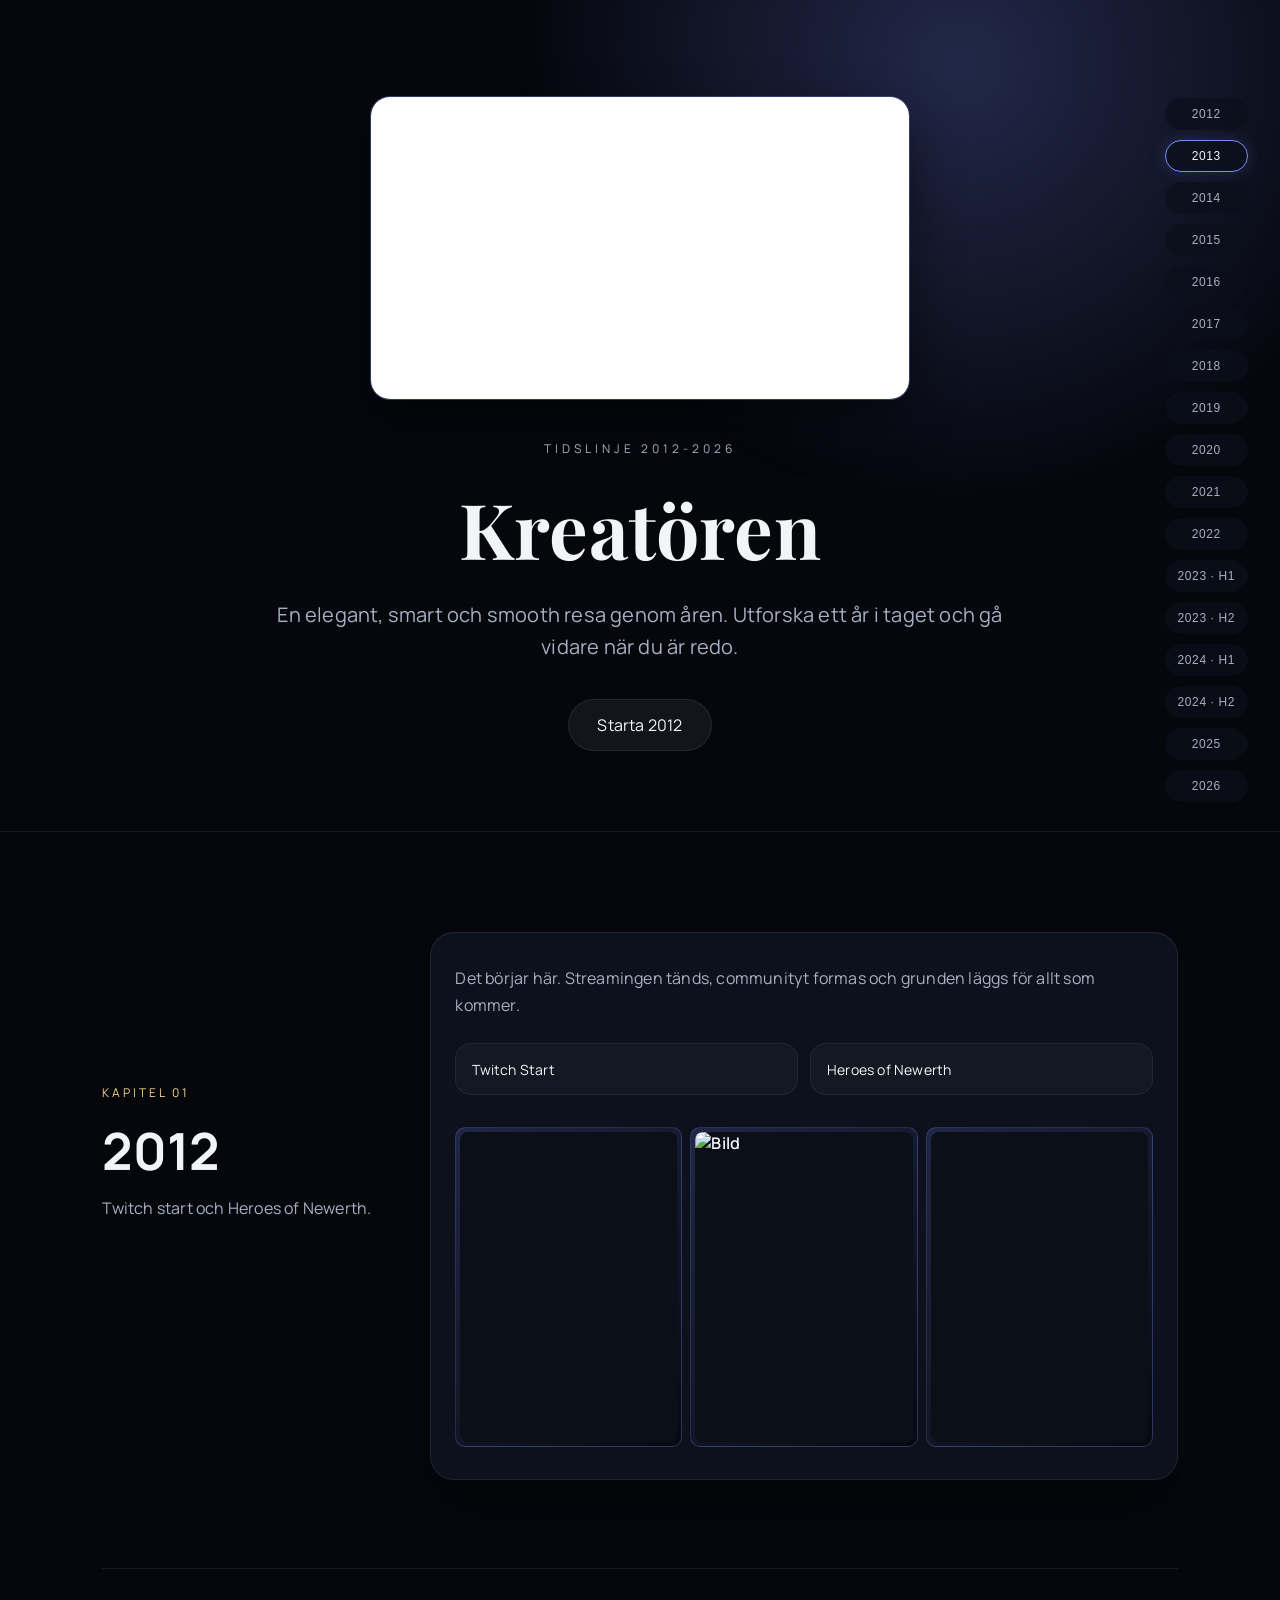
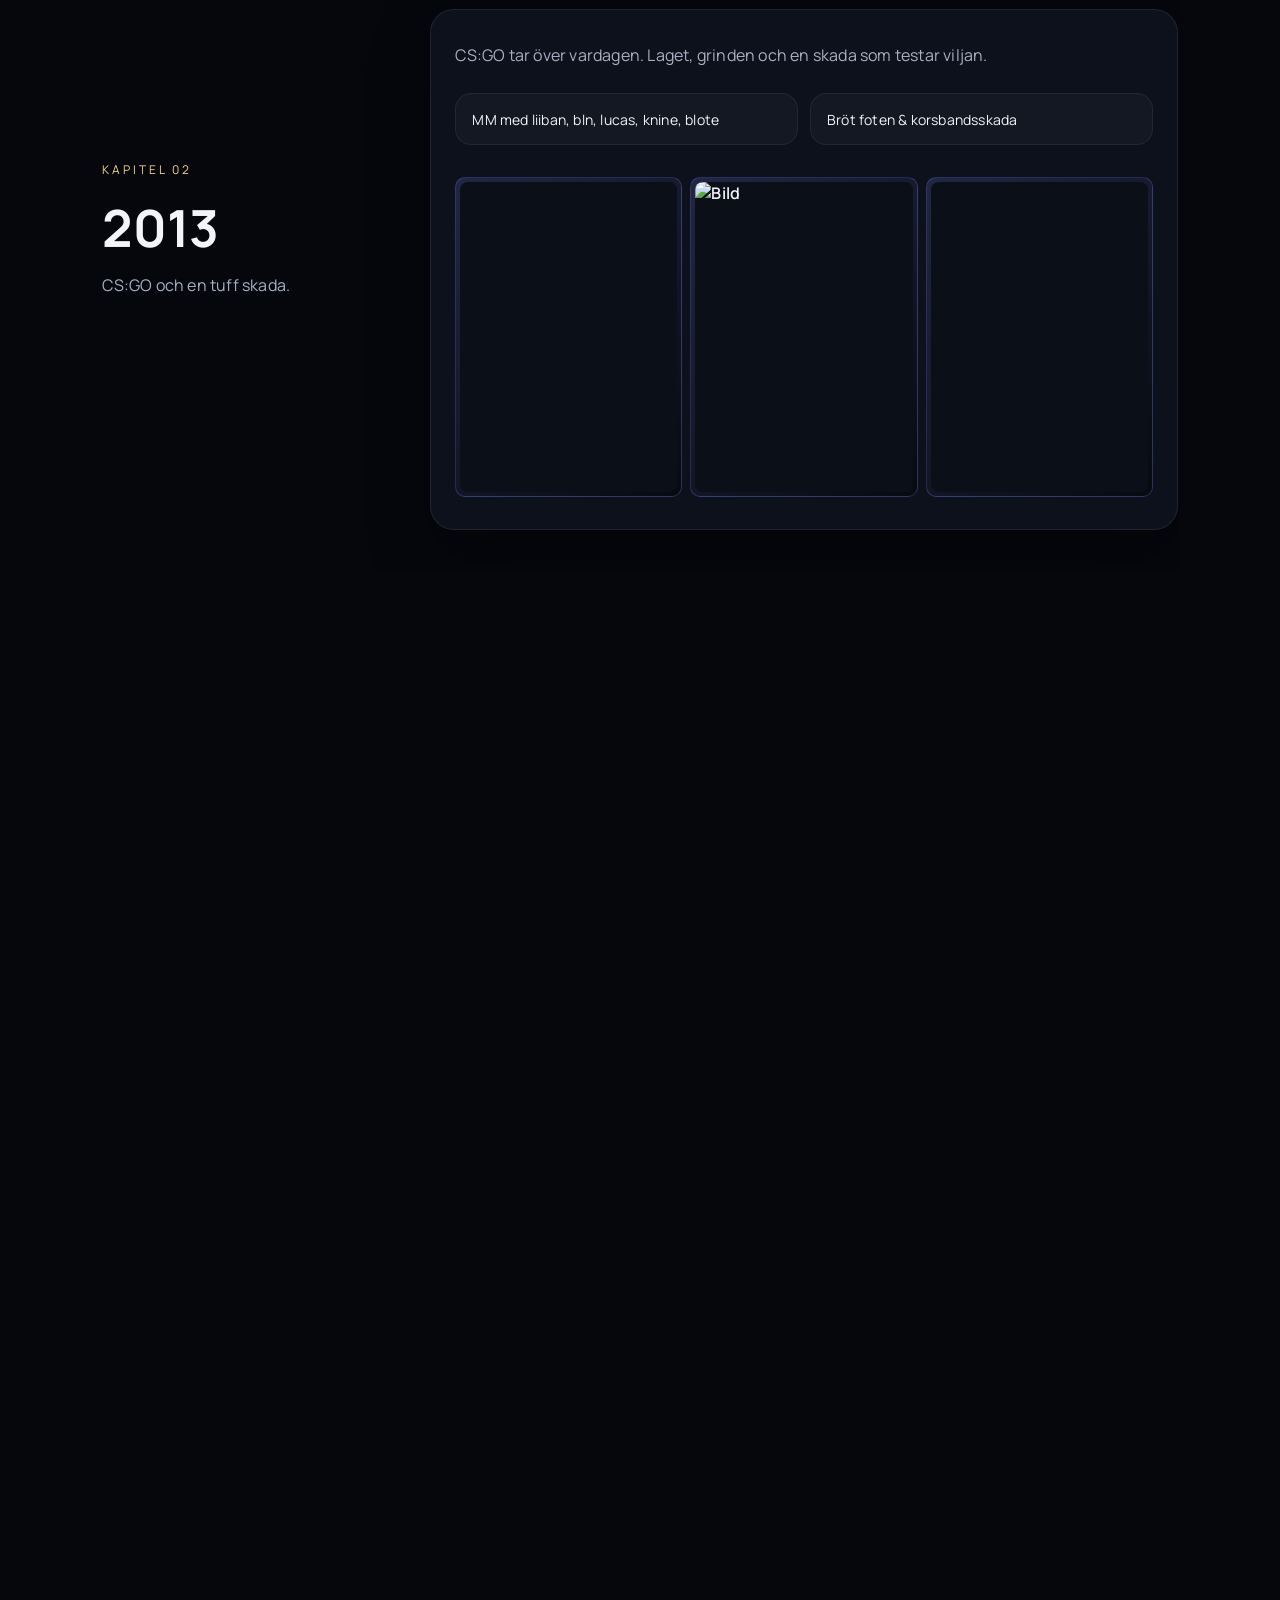
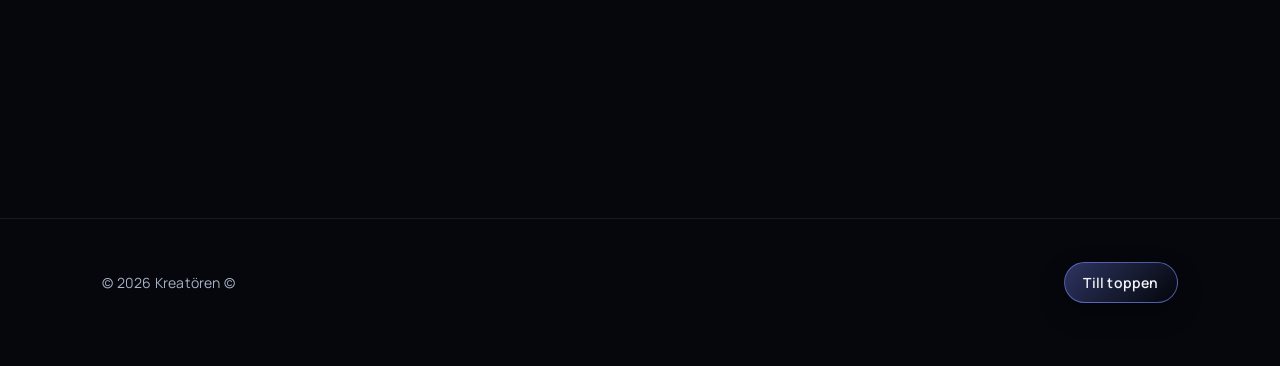
==== commit dd72be48: "Kreatör Demo" ====
--- a/index.html
+++ b/index.html
@@ -1,12 +1,12 @@
-<!DOCTYPE html>
+﻿<!DOCTYPE html>
 <html lang="sv">
   <head>
     <meta charset="UTF-8" />
     <meta name="viewport" content="width=device-width, initial-scale=1.0" />
-    <title>Yacine Laghmari — Livets Tidslinje</title>
+    <title>Kreatören — Livets Tidslinje</title>
     <meta
       name="description"
-      content="En elegant och smooth tidslinje över Yacine Laghmaris liv 2012–2026."
+      content="En elegant och smooth tidslinje över Kreatörens liv 2012-2026."
     />
     <link rel="preconnect" href="https://fonts.googleapis.com" />
     <link rel="preconnect" href="https://fonts.gstatic.com" crossorigin />
@@ -21,15 +21,15 @@
       <div class="hero__glow" aria-hidden="true"></div>
       <div class="hero__stream">
         <iframe
-          src="https://player.twitch.tv/?channel=yacine&parent=localhost&parent=127.0.0.1"
+          src="https://player.twitch.tv/?channel=shroud&parent=localhost&parent=127.0.0.1"
           allowfullscreen
           frameborder="0"
           scrolling="no"
         ></iframe>
       </div>
       <div class="hero__content">
-        <p class="hero__eyebrow">Tidslinje 2012—2026</p>
-        <h1 class="hero__title">Yacine Laghmari</h1>
+        <p class="hero__eyebrow">Tidslinje 2012-2026</p>
+        <h1 class="hero__title">Kreatören</h1>
         <p class="hero__subtitle">
           En elegant, smart och smooth resa genom åren. Utforska ett år i taget
           och gå vidare när du är redo.
@@ -80,9 +80,9 @@
 <p>Sed nec tellus vitae sem tempor tincidunt. Curabitur lobortis sapien ligula, ac pharetra ex accumsan nec. Sed laoreet lorem nec pulvinar lobortis. Etiam venenatis nisl id ligula auctor aliquam. Morbi mollis est justo, ac aliquam quam tempor ornare. Nullam cursus pharetra nibh nec pharetra. In feugiat placerat quam eget placerat.</p></div></li>
             </ul>
             <div class="media-grid">
-              <div class="media-card"><div class="media-card__label">Video</div><video data-src="Videos/305 - Approaching Nirvana.mp4" controls preload="metadata"></video></div>
-              <div class="media-card"><div class="media-card__label">Bild</div><img src="Bilder/ggwp.jpg" alt="Bild" /></div>
-              <div class="media-card"><div class="media-card__label">Clip</div><iframe data-src="https://clips.twitch.tv/embed?clip=CautiousObliqueGoldfishAllenHuhu-Px7d0BOdd0tYAsMW&parent=localhost&parent=127.0.0.1" allow="autoplay; fullscreen" allowfullscreen loading="lazy"></iframe></div>
+              <div class="media-card"><div class="media-card__label">Video</div><iframe data-src="https://www.youtube.com/embed/ykfcvsJULtk" allow="autoplay; fullscreen" allowfullscreen loading="lazy"></iframe></div>
+              <div class="media-card"><div class="media-card__label">Bild</div><img src="https://images.unsplash.com/photo-1560264280-88b68371db39?fm=jpg&q=60&w=3000&auto=format&fit=crop&ixlib=rb-4.1.0&ixid=M3wxMjA3fDB8MHxzZWFyY2h8Mnx8b3BlbiUyMHBsYW4lMjBvZmZpY2V8ZW58MHx8MHx8fDA%3D" alt="Bild" /></div>
+              <div class="media-card"><div class="media-card__label">Clip</div><iframe data-src="https://www.youtube.com/embed/pMyga9xMBxY" allow="autoplay; fullscreen" allowfullscreen loading="lazy"></iframe></div>
             </div></div>
         </div>
       </section>
@@ -106,9 +106,9 @@
 <p>Sed nec tellus vitae sem tempor tincidunt. Curabitur lobortis sapien ligula, ac pharetra ex accumsan nec. Sed laoreet lorem nec pulvinar lobortis. Etiam venenatis nisl id ligula auctor aliquam. Morbi mollis est justo, ac aliquam quam tempor ornare. Nullam cursus pharetra nibh nec pharetra. In feugiat placerat quam eget placerat.</p></div></li>
             </ul>
             <div class="media-grid">
-              <div class="media-card"><div class="media-card__label">Video</div><video data-src="Videos/305 - Approaching Nirvana.mp4" controls preload="metadata"></video></div>
-              <div class="media-card"><div class="media-card__label">Bild</div><img src="Bilder/ggwp.jpg" alt="Bild" /></div>
-              <div class="media-card"><div class="media-card__label">Clip</div><iframe data-src="https://clips.twitch.tv/embed?clip=CautiousObliqueGoldfishAllenHuhu-Px7d0BOdd0tYAsMW&parent=localhost&parent=127.0.0.1" allow="autoplay; fullscreen" allowfullscreen loading="lazy"></iframe></div>
+              <div class="media-card"><div class="media-card__label">Video</div><iframe data-src="https://www.youtube.com/embed/ykfcvsJULtk" allow="autoplay; fullscreen" allowfullscreen loading="lazy"></iframe></div>
+              <div class="media-card"><div class="media-card__label">Bild</div><img src="https://images.unsplash.com/photo-1560264280-88b68371db39?fm=jpg&q=60&w=3000&auto=format&fit=crop&ixlib=rb-4.1.0&ixid=M3wxMjA3fDB8MHxzZWFyY2h8Mnx8b3BlbiUyMHBsYW4lMjBvZmZpY2V8ZW58MHx8MHx8fDA%3D" alt="Bild" /></div>
+              <div class="media-card"><div class="media-card__label">Clip</div><iframe data-src="https://www.youtube.com/embed/pMyga9xMBxY" allow="autoplay; fullscreen" allowfullscreen loading="lazy"></iframe></div>
             </div></div>
         </div>
       </section>
@@ -128,7 +128,7 @@
             <ul class="year__highlights">
               <li class="highlight-card"><button class="highlight-card__title" type="button">Amanda</button><div class="highlight-card__body"><p>Lorem ipsum dolor sit amet, consectetur adipiscing elit. Nunc egestas augue risus, eu ullamcorper tellus porttitor eu. Donec lobortis risus a tortor maximus, sit amet iaculis erat efficitur. Nulla commodo lectus id ipsum cursus, et sodales velit maximus. Fusce et posuere leo. Donec vestibulum sapien magna, in tincidunt nisi blandit eu. Sed cursus velit at dui congue finibus. Pellentesque dapibus, tellus condimentum feugiat vestibulum, massa lacus mattis dolor, quis pharetra mi diam quis neque. Nulla sed maximus libero.</p>
 <p>Sed nec tellus vitae sem tempor tincidunt. Curabitur lobortis sapien ligula, ac pharetra ex accumsan nec. Sed laoreet lorem nec pulvinar lobortis. Etiam venenatis nisl id ligula auctor aliquam. Morbi mollis est justo, ac aliquam quam tempor ornare. Nullam cursus pharetra nibh nec pharetra. In feugiat placerat quam eget placerat.</p></div></li>
-              <li class="highlight-card"><button class="highlight-card__title" type="button">Seat Toledo, Studenten, Första DH Winter</button><div class="highlight-card__body"><p>Lorem ipsum dolor sit amet, consectetur adipiscing elit. Nunc egestas augue risus, eu ullamcorper tellus porttitor eu. Donec lobortis risus a tortor maximus, sit amet iaculis erat efficitur. Nulla commodo lectus id ipsum cursus, et sodales velit maximus. Fusce et posuere leo. Donec vestibulum sapien magna, in tincidunt nisi blandit eu. Sed cursus velit at dui congue finibus. Pellentesque dapibus, tellus condimentum feugiat vestibulum, massa lacus mattis dolor, quis pharetra mi diam quis neque. Nulla sed maximus libero.</p>
+              <li class="highlight-card"><button class="highlight-card__title" type="button">Seat Toledo, Studenten, första DH Winter</button><div class="highlight-card__body"><p>Lorem ipsum dolor sit amet, consectetur adipiscing elit. Nunc egestas augue risus, eu ullamcorper tellus porttitor eu. Donec lobortis risus a tortor maximus, sit amet iaculis erat efficitur. Nulla commodo lectus id ipsum cursus, et sodales velit maximus. Fusce et posuere leo. Donec vestibulum sapien magna, in tincidunt nisi blandit eu. Sed cursus velit at dui congue finibus. Pellentesque dapibus, tellus condimentum feugiat vestibulum, massa lacus mattis dolor, quis pharetra mi diam quis neque. Nulla sed maximus libero.</p>
 <p>Sed nec tellus vitae sem tempor tincidunt. Curabitur lobortis sapien ligula, ac pharetra ex accumsan nec. Sed laoreet lorem nec pulvinar lobortis. Etiam venenatis nisl id ligula auctor aliquam. Morbi mollis est justo, ac aliquam quam tempor ornare. Nullam cursus pharetra nibh nec pharetra. In feugiat placerat quam eget placerat.</p></div></li>
               <li class="highlight-card"><button class="highlight-card__title" type="button">Game with Fnatic, Lan med bLN</button><div class="highlight-card__body"><p>Lorem ipsum dolor sit amet, consectetur adipiscing elit. Nunc egestas augue risus, eu ullamcorper tellus porttitor eu. Donec lobortis risus a tortor maximus, sit amet iaculis erat efficitur. Nulla commodo lectus id ipsum cursus, et sodales velit maximus. Fusce et posuere leo. Donec vestibulum sapien magna, in tincidunt nisi blandit eu. Sed cursus velit at dui congue finibus. Pellentesque dapibus, tellus condimentum feugiat vestibulum, massa lacus mattis dolor, quis pharetra mi diam quis neque. Nulla sed maximus libero.</p>
 <p>Sed nec tellus vitae sem tempor tincidunt. Curabitur lobortis sapien ligula, ac pharetra ex accumsan nec. Sed laoreet lorem nec pulvinar lobortis. Etiam venenatis nisl id ligula auctor aliquam. Morbi mollis est justo, ac aliquam quam tempor ornare. Nullam cursus pharetra nibh nec pharetra. In feugiat placerat quam eget placerat.</p></div></li>
@@ -138,9 +138,9 @@
 <p>Sed nec tellus vitae sem tempor tincidunt. Curabitur lobortis sapien ligula, ac pharetra ex accumsan nec. Sed laoreet lorem nec pulvinar lobortis. Etiam venenatis nisl id ligula auctor aliquam. Morbi mollis est justo, ac aliquam quam tempor ornare. Nullam cursus pharetra nibh nec pharetra. In feugiat placerat quam eget placerat.</p></div></li>
             </ul>
             <div class="media-grid">
-              <div class="media-card"><div class="media-card__label">Video</div><video data-src="Videos/305 - Approaching Nirvana.mp4" controls preload="metadata"></video></div>
-              <div class="media-card"><div class="media-card__label">Bild</div><img src="Bilder/ggwp.jpg" alt="Bild" /></div>
-              <div class="media-card"><div class="media-card__label">Clip</div><iframe data-src="https://clips.twitch.tv/embed?clip=CautiousObliqueGoldfishAllenHuhu-Px7d0BOdd0tYAsMW&parent=localhost&parent=127.0.0.1" allow="autoplay; fullscreen" allowfullscreen loading="lazy"></iframe></div>
+              <div class="media-card"><div class="media-card__label">Video</div><iframe data-src="https://www.youtube.com/embed/ykfcvsJULtk" allow="autoplay; fullscreen" allowfullscreen loading="lazy"></iframe></div>
+              <div class="media-card"><div class="media-card__label">Bild</div><img src="https://images.unsplash.com/photo-1560264280-88b68371db39?fm=jpg&q=60&w=3000&auto=format&fit=crop&ixlib=rb-4.1.0&ixid=M3wxMjA3fDB8MHxzZWFyY2h8Mnx8b3BlbiUyMHBsYW4lMjBvZmZpY2V8ZW58MHx8MHx8fDA%3D" alt="Bild" /></div>
+              <div class="media-card"><div class="media-card__label">Clip</div><iframe data-src="https://www.youtube.com/embed/pMyga9xMBxY" allow="autoplay; fullscreen" allowfullscreen loading="lazy"></iframe></div>
             </div></div>
         </div>
       </section>
@@ -169,9 +169,9 @@
 <p>Sed nec tellus vitae sem tempor tincidunt. Curabitur lobortis sapien ligula, ac pharetra ex accumsan nec. Sed laoreet lorem nec pulvinar lobortis. Etiam venenatis nisl id ligula auctor aliquam. Morbi mollis est justo, ac aliquam quam tempor ornare. Nullam cursus pharetra nibh nec pharetra. In feugiat placerat quam eget placerat.</p></div></li>
             </ul>
             <div class="media-grid">
-              <div class="media-card"><div class="media-card__label">Video</div><video data-src="Videos/305 - Approaching Nirvana.mp4" controls preload="metadata"></video></div>
-              <div class="media-card"><div class="media-card__label">Bild</div><img src="Bilder/ggwp.jpg" alt="Bild" /></div>
-              <div class="media-card"><div class="media-card__label">Clip</div><iframe data-src="https://clips.twitch.tv/embed?clip=CautiousObliqueGoldfishAllenHuhu-Px7d0BOdd0tYAsMW&parent=localhost&parent=127.0.0.1" allow="autoplay; fullscreen" allowfullscreen loading="lazy"></iframe></div>
+              <div class="media-card"><div class="media-card__label">Video</div><iframe data-src="https://www.youtube.com/embed/ykfcvsJULtk" allow="autoplay; fullscreen" allowfullscreen loading="lazy"></iframe></div>
+              <div class="media-card"><div class="media-card__label">Bild</div><img src="https://images.unsplash.com/photo-1560264280-88b68371db39?fm=jpg&q=60&w=3000&auto=format&fit=crop&ixlib=rb-4.1.0&ixid=M3wxMjA3fDB8MHxzZWFyY2h8Mnx8b3BlbiUyMHBsYW4lMjBvZmZpY2V8ZW58MHx8MHx8fDA%3D" alt="Bild" /></div>
+              <div class="media-card"><div class="media-card__label">Clip</div><iframe data-src="https://www.youtube.com/embed/pMyga9xMBxY" allow="autoplay; fullscreen" allowfullscreen loading="lazy"></iframe></div>
             </div></div>
         </div>
       </section>
@@ -198,9 +198,9 @@
 <p>Sed nec tellus vitae sem tempor tincidunt. Curabitur lobortis sapien ligula, ac pharetra ex accumsan nec. Sed laoreet lorem nec pulvinar lobortis. Etiam venenatis nisl id ligula auctor aliquam. Morbi mollis est justo, ac aliquam quam tempor ornare. Nullam cursus pharetra nibh nec pharetra. In feugiat placerat quam eget placerat.</p></div></li>
             </ul>
             <div class="media-grid">
-              <div class="media-card"><div class="media-card__label">Video</div><video data-src="Videos/305 - Approaching Nirvana.mp4" controls preload="metadata"></video></div>
-              <div class="media-card"><div class="media-card__label">Bild</div><img src="Bilder/ggwp.jpg" alt="Bild" /></div>
-              <div class="media-card"><div class="media-card__label">Clip</div><iframe data-src="https://clips.twitch.tv/embed?clip=CautiousObliqueGoldfishAllenHuhu-Px7d0BOdd0tYAsMW&parent=localhost&parent=127.0.0.1" allow="autoplay; fullscreen" allowfullscreen loading="lazy"></iframe></div>
+              <div class="media-card"><div class="media-card__label">Video</div><iframe data-src="https://www.youtube.com/embed/ykfcvsJULtk" allow="autoplay; fullscreen" allowfullscreen loading="lazy"></iframe></div>
+              <div class="media-card"><div class="media-card__label">Bild</div><img src="https://images.unsplash.com/photo-1560264280-88b68371db39?fm=jpg&q=60&w=3000&auto=format&fit=crop&ixlib=rb-4.1.0&ixid=M3wxMjA3fDB8MHxzZWFyY2h8Mnx8b3BlbiUyMHBsYW4lMjBvZmZpY2V8ZW58MHx8MHx8fDA%3D" alt="Bild" /></div>
+              <div class="media-card"><div class="media-card__label">Clip</div><iframe data-src="https://www.youtube.com/embed/pMyga9xMBxY" allow="autoplay; fullscreen" allowfullscreen loading="lazy"></iframe></div>
             </div></div>
         </div>
       </section>
@@ -229,9 +229,9 @@
 <p>Sed nec tellus vitae sem tempor tincidunt. Curabitur lobortis sapien ligula, ac pharetra ex accumsan nec. Sed laoreet lorem nec pulvinar lobortis. Etiam venenatis nisl id ligula auctor aliquam. Morbi mollis est justo, ac aliquam quam tempor ornare. Nullam cursus pharetra nibh nec pharetra. In feugiat placerat quam eget placerat.</p></div></li>
             </ul>
             <div class="media-grid">
-              <div class="media-card"><div class="media-card__label">Video</div><video data-src="Videos/305 - Approaching Nirvana.mp4" controls preload="metadata"></video></div>
-              <div class="media-card"><div class="media-card__label">Bild</div><img src="Bilder/ggwp.jpg" alt="Bild" /></div>
-              <div class="media-card"><div class="media-card__label">Clip</div><iframe data-src="https://clips.twitch.tv/embed?clip=CautiousObliqueGoldfishAllenHuhu-Px7d0BOdd0tYAsMW&parent=localhost&parent=127.0.0.1" allow="autoplay; fullscreen" allowfullscreen loading="lazy"></iframe></div>
+              <div class="media-card"><div class="media-card__label">Video</div><iframe data-src="https://www.youtube.com/embed/ykfcvsJULtk" allow="autoplay; fullscreen" allowfullscreen loading="lazy"></iframe></div>
+              <div class="media-card"><div class="media-card__label">Bild</div><img src="https://images.unsplash.com/photo-1560264280-88b68371db39?fm=jpg&q=60&w=3000&auto=format&fit=crop&ixlib=rb-4.1.0&ixid=M3wxMjA3fDB8MHxzZWFyY2h8Mnx8b3BlbiUyMHBsYW4lMjBvZmZpY2V8ZW58MHx8MHx8fDA%3D" alt="Bild" /></div>
+              <div class="media-card"><div class="media-card__label">Clip</div><iframe data-src="https://www.youtube.com/embed/pMyga9xMBxY" allow="autoplay; fullscreen" allowfullscreen loading="lazy"></iframe></div>
             </div></div>
         </div>
       </section>
@@ -258,9 +258,9 @@
 <p>Sed nec tellus vitae sem tempor tincidunt. Curabitur lobortis sapien ligula, ac pharetra ex accumsan nec. Sed laoreet lorem nec pulvinar lobortis. Etiam venenatis nisl id ligula auctor aliquam. Morbi mollis est justo, ac aliquam quam tempor ornare. Nullam cursus pharetra nibh nec pharetra. In feugiat placerat quam eget placerat.</p></div></li>
             </ul>
             <div class="media-grid">
-              <div class="media-card"><div class="media-card__label">Video</div><video data-src="Videos/305 - Approaching Nirvana.mp4" controls preload="metadata"></video></div>
-              <div class="media-card"><div class="media-card__label">Bild</div><img src="Bilder/ggwp.jpg" alt="Bild" /></div>
-              <div class="media-card"><div class="media-card__label">Clip</div><iframe data-src="https://clips.twitch.tv/embed?clip=CautiousObliqueGoldfishAllenHuhu-Px7d0BOdd0tYAsMW&parent=localhost&parent=127.0.0.1" allow="autoplay; fullscreen" allowfullscreen loading="lazy"></iframe></div>
+              <div class="media-card"><div class="media-card__label">Video</div><iframe data-src="https://www.youtube.com/embed/ykfcvsJULtk" allow="autoplay; fullscreen" allowfullscreen loading="lazy"></iframe></div>
+              <div class="media-card"><div class="media-card__label">Bild</div><img src="https://images.unsplash.com/photo-1560264280-88b68371db39?fm=jpg&q=60&w=3000&auto=format&fit=crop&ixlib=rb-4.1.0&ixid=M3wxMjA3fDB8MHxzZWFyY2h8Mnx8b3BlbiUyMHBsYW4lMjBvZmZpY2V8ZW58MHx8MHx8fDA%3D" alt="Bild" /></div>
+              <div class="media-card"><div class="media-card__label">Clip</div><iframe data-src="https://www.youtube.com/embed/pMyga9xMBxY" allow="autoplay; fullscreen" allowfullscreen loading="lazy"></iframe></div>
             </div></div>
         </div>
       </section>
@@ -285,9 +285,9 @@
 <p>Sed nec tellus vitae sem tempor tincidunt. Curabitur lobortis sapien ligula, ac pharetra ex accumsan nec. Sed laoreet lorem nec pulvinar lobortis. Etiam venenatis nisl id ligula auctor aliquam. Morbi mollis est justo, ac aliquam quam tempor ornare. Nullam cursus pharetra nibh nec pharetra. In feugiat placerat quam eget placerat.</p></div></li>
             </ul>
             <div class="media-grid">
-              <div class="media-card"><div class="media-card__label">Video</div><video data-src="Videos/305 - Approaching Nirvana.mp4" controls preload="metadata"></video></div>
-              <div class="media-card"><div class="media-card__label">Bild</div><img src="Bilder/ggwp.jpg" alt="Bild" /></div>
-              <div class="media-card"><div class="media-card__label">Clip</div><iframe data-src="https://clips.twitch.tv/embed?clip=CautiousObliqueGoldfishAllenHuhu-Px7d0BOdd0tYAsMW&parent=localhost&parent=127.0.0.1" allow="autoplay; fullscreen" allowfullscreen loading="lazy"></iframe></div>
+              <div class="media-card"><div class="media-card__label">Video</div><iframe data-src="https://www.youtube.com/embed/ykfcvsJULtk" allow="autoplay; fullscreen" allowfullscreen loading="lazy"></iframe></div>
+              <div class="media-card"><div class="media-card__label">Bild</div><img src="https://images.unsplash.com/photo-1560264280-88b68371db39?fm=jpg&q=60&w=3000&auto=format&fit=crop&ixlib=rb-4.1.0&ixid=M3wxMjA3fDB8MHxzZWFyY2h8Mnx8b3BlbiUyMHBsYW4lMjBvZmZpY2V8ZW58MHx8MHx8fDA%3D" alt="Bild" /></div>
+              <div class="media-card"><div class="media-card__label">Clip</div><iframe data-src="https://www.youtube.com/embed/pMyga9xMBxY" allow="autoplay; fullscreen" allowfullscreen loading="lazy"></iframe></div>
             </div></div>
         </div>
       </section>
@@ -314,9 +314,9 @@
 <p>Sed nec tellus vitae sem tempor tincidunt. Curabitur lobortis sapien ligula, ac pharetra ex accumsan nec. Sed laoreet lorem nec pulvinar lobortis. Etiam venenatis nisl id ligula auctor aliquam. Morbi mollis est justo, ac aliquam quam tempor ornare. Nullam cursus pharetra nibh nec pharetra. In feugiat placerat quam eget placerat.</p></div></li>
             </ul>
             <div class="media-grid">
-              <div class="media-card"><div class="media-card__label">Video</div><video data-src="Videos/305 - Approaching Nirvana.mp4" controls preload="metadata"></video></div>
-              <div class="media-card"><div class="media-card__label">Bild</div><img src="Bilder/ggwp.jpg" alt="Bild" /></div>
-              <div class="media-card"><div class="media-card__label">Clip</div><iframe data-src="https://clips.twitch.tv/embed?clip=CautiousObliqueGoldfishAllenHuhu-Px7d0BOdd0tYAsMW&parent=localhost&parent=127.0.0.1" allow="autoplay; fullscreen" allowfullscreen loading="lazy"></iframe></div>
+              <div class="media-card"><div class="media-card__label">Video</div><iframe data-src="https://www.youtube.com/embed/ykfcvsJULtk" allow="autoplay; fullscreen" allowfullscreen loading="lazy"></iframe></div>
+              <div class="media-card"><div class="media-card__label">Bild</div><img src="https://images.unsplash.com/photo-1560264280-88b68371db39?fm=jpg&q=60&w=3000&auto=format&fit=crop&ixlib=rb-4.1.0&ixid=M3wxMjA3fDB8MHxzZWFyY2h8Mnx8b3BlbiUyMHBsYW4lMjBvZmZpY2V8ZW58MHx8MHx8fDA%3D" alt="Bild" /></div>
+              <div class="media-card"><div class="media-card__label">Clip</div><iframe data-src="https://www.youtube.com/embed/pMyga9xMBxY" allow="autoplay; fullscreen" allowfullscreen loading="lazy"></iframe></div>
             </div></div>
         </div>
       </section>
@@ -341,9 +341,9 @@
 <p>Sed nec tellus vitae sem tempor tincidunt. Curabitur lobortis sapien ligula, ac pharetra ex accumsan nec. Sed laoreet lorem nec pulvinar lobortis. Etiam venenatis nisl id ligula auctor aliquam. Morbi mollis est justo, ac aliquam quam tempor ornare. Nullam cursus pharetra nibh nec pharetra. In feugiat placerat quam eget placerat.</p></div></li>
             </ul>
             <div class="media-grid">
-              <div class="media-card"><div class="media-card__label">Video</div><video data-src="Videos/305 - Approaching Nirvana.mp4" controls preload="metadata"></video></div>
-              <div class="media-card"><div class="media-card__label">Bild</div><img src="Bilder/ggwp.jpg" alt="Bild" /></div>
-              <div class="media-card"><div class="media-card__label">Clip</div><iframe data-src="https://clips.twitch.tv/embed?clip=CautiousObliqueGoldfishAllenHuhu-Px7d0BOdd0tYAsMW&parent=localhost&parent=127.0.0.1" allow="autoplay; fullscreen" allowfullscreen loading="lazy"></iframe></div>
+              <div class="media-card"><div class="media-card__label">Video</div><iframe data-src="https://www.youtube.com/embed/ykfcvsJULtk" allow="autoplay; fullscreen" allowfullscreen loading="lazy"></iframe></div>
+              <div class="media-card"><div class="media-card__label">Bild</div><img src="https://images.unsplash.com/photo-1560264280-88b68371db39?fm=jpg&q=60&w=3000&auto=format&fit=crop&ixlib=rb-4.1.0&ixid=M3wxMjA3fDB8MHxzZWFyY2h8Mnx8b3BlbiUyMHBsYW4lMjBvZmZpY2V8ZW58MHx8MHx8fDA%3D" alt="Bild" /></div>
+              <div class="media-card"><div class="media-card__label">Clip</div><iframe data-src="https://www.youtube.com/embed/pMyga9xMBxY" allow="autoplay; fullscreen" allowfullscreen loading="lazy"></iframe></div>
             </div></div>
         </div>
       </section>
@@ -364,7 +364,7 @@
 <p>Sed nec tellus vitae sem tempor tincidunt. Curabitur lobortis sapien ligula, ac pharetra ex accumsan nec. Sed laoreet lorem nec pulvinar lobortis. Etiam venenatis nisl id ligula auctor aliquam. Morbi mollis est justo, ac aliquam quam tempor ornare. Nullam cursus pharetra nibh nec pharetra. In feugiat placerat quam eget placerat.</p></div></li>
               <li class="highlight-card"><button class="highlight-card__title" type="button">Crypto – loss &amp; blacklist</button><div class="highlight-card__body"><p>Lorem ipsum dolor sit amet, consectetur adipiscing elit. Nunc egestas augue risus, eu ullamcorper tellus porttitor eu. Donec lobortis risus a tortor maximus, sit amet iaculis erat efficitur. Nulla commodo lectus id ipsum cursus, et sodales velit maximus. Fusce et posuere leo. Donec vestibulum sapien magna, in tincidunt nisi blandit eu. Sed cursus velit at dui congue finibus. Pellentesque dapibus, tellus condimentum feugiat vestibulum, massa lacus mattis dolor, quis pharetra mi diam quis neque. Nulla sed maximus libero.</p>
 <p>Sed nec tellus vitae sem tempor tincidunt. Curabitur lobortis sapien ligula, ac pharetra ex accumsan nec. Sed laoreet lorem nec pulvinar lobortis. Etiam venenatis nisl id ligula auctor aliquam. Morbi mollis est justo, ac aliquam quam tempor ornare. Nullam cursus pharetra nibh nec pharetra. In feugiat placerat quam eget placerat.</p></div></li>
-              <li class="highlight-card"><button class="highlight-card__title" type="button">Flytt hemifrån → Costa Rica</button><div class="highlight-card__body"><p>Lorem ipsum dolor sit amet, consectetur adipiscing elit. Nunc egestas augue risus, eu ullamcorper tellus porttitor eu. Donec lobortis risus a tortor maximus, sit amet iaculis erat efficitur. Nulla commodo lectus id ipsum cursus, et sodales velit maximus. Fusce et posuere leo. Donec vestibulum sapien magna, in tincidunt nisi blandit eu. Sed cursus velit at dui congue finibus. Pellentesque dapibus, tellus condimentum feugiat vestibulum, massa lacus mattis dolor, quis pharetra mi diam quis neque. Nulla sed maximus libero.</p>
+              <li class="highlight-card"><button class="highlight-card__title" type="button">Flytt hemifrån ? Costa Rica</button><div class="highlight-card__body"><p>Lorem ipsum dolor sit amet, consectetur adipiscing elit. Nunc egestas augue risus, eu ullamcorper tellus porttitor eu. Donec lobortis risus a tortor maximus, sit amet iaculis erat efficitur. Nulla commodo lectus id ipsum cursus, et sodales velit maximus. Fusce et posuere leo. Donec vestibulum sapien magna, in tincidunt nisi blandit eu. Sed cursus velit at dui congue finibus. Pellentesque dapibus, tellus condimentum feugiat vestibulum, massa lacus mattis dolor, quis pharetra mi diam quis neque. Nulla sed maximus libero.</p>
 <p>Sed nec tellus vitae sem tempor tincidunt. Curabitur lobortis sapien ligula, ac pharetra ex accumsan nec. Sed laoreet lorem nec pulvinar lobortis. Etiam venenatis nisl id ligula auctor aliquam. Morbi mollis est justo, ac aliquam quam tempor ornare. Nullam cursus pharetra nibh nec pharetra. In feugiat placerat quam eget placerat.</p></div></li>
               <li class="highlight-card"><button class="highlight-card__title" type="button">Hasch hippie era &amp; plant based</button><div class="highlight-card__body"><p>Lorem ipsum dolor sit amet, consectetur adipiscing elit. Nunc egestas augue risus, eu ullamcorper tellus porttitor eu. Donec lobortis risus a tortor maximus, sit amet iaculis erat efficitur. Nulla commodo lectus id ipsum cursus, et sodales velit maximus. Fusce et posuere leo. Donec vestibulum sapien magna, in tincidunt nisi blandit eu. Sed cursus velit at dui congue finibus. Pellentesque dapibus, tellus condimentum feugiat vestibulum, massa lacus mattis dolor, quis pharetra mi diam quis neque. Nulla sed maximus libero.</p>
 <p>Sed nec tellus vitae sem tempor tincidunt. Curabitur lobortis sapien ligula, ac pharetra ex accumsan nec. Sed laoreet lorem nec pulvinar lobortis. Etiam venenatis nisl id ligula auctor aliquam. Morbi mollis est justo, ac aliquam quam tempor ornare. Nullam cursus pharetra nibh nec pharetra. In feugiat placerat quam eget placerat.</p></div></li>
@@ -372,9 +372,9 @@
 <p>Sed nec tellus vitae sem tempor tincidunt. Curabitur lobortis sapien ligula, ac pharetra ex accumsan nec. Sed laoreet lorem nec pulvinar lobortis. Etiam venenatis nisl id ligula auctor aliquam. Morbi mollis est justo, ac aliquam quam tempor ornare. Nullam cursus pharetra nibh nec pharetra. In feugiat placerat quam eget placerat.</p></div></li>
             </ul>
             <div class="media-grid">
-              <div class="media-card"><div class="media-card__label">Video</div><video data-src="Videos/305 - Approaching Nirvana.mp4" controls preload="metadata"></video></div>
-              <div class="media-card"><div class="media-card__label">Bild</div><img src="Bilder/ggwp.jpg" alt="Bild" /></div>
-              <div class="media-card"><div class="media-card__label">Clip</div><iframe data-src="https://clips.twitch.tv/embed?clip=CautiousObliqueGoldfishAllenHuhu-Px7d0BOdd0tYAsMW&parent=localhost&parent=127.0.0.1" allow="autoplay; fullscreen" allowfullscreen loading="lazy"></iframe></div>
+              <div class="media-card"><div class="media-card__label">Video</div><iframe data-src="https://www.youtube.com/embed/ykfcvsJULtk" allow="autoplay; fullscreen" allowfullscreen loading="lazy"></iframe></div>
+              <div class="media-card"><div class="media-card__label">Bild</div><img src="https://images.unsplash.com/photo-1560264280-88b68371db39?fm=jpg&q=60&w=3000&auto=format&fit=crop&ixlib=rb-4.1.0&ixid=M3wxMjA3fDB8MHxzZWFyY2h8Mnx8b3BlbiUyMHBsYW4lMjBvZmZpY2V8ZW58MHx8MHx8fDA%3D" alt="Bild" /></div>
+              <div class="media-card"><div class="media-card__label">Clip</div><iframe data-src="https://www.youtube.com/embed/pMyga9xMBxY" allow="autoplay; fullscreen" allowfullscreen loading="lazy"></iframe></div>
             </div></div>
         </div>
       </section>
@@ -400,9 +400,9 @@
     
             </ul>
             <div class="media-grid">
-              <div class="media-card"><div class="media-card__label">Video</div><video data-src="Videos/305 - Approaching Nirvana.mp4" controls preload="metadata"></video></div>
-              <div class="media-card"><div class="media-card__label">Bild</div><img src="Bilder/ggwp.jpg" alt="Bild" /></div>
-              <div class="media-card"><div class="media-card__label">Clip</div><iframe data-src="https://clips.twitch.tv/embed?clip=CautiousObliqueGoldfishAllenHuhu-Px7d0BOdd0tYAsMW&parent=localhost&parent=127.0.0.1" allow="autoplay; fullscreen" allowfullscreen loading="lazy"></iframe></div>
+              <div class="media-card"><div class="media-card__label">Video</div><iframe data-src="https://www.youtube.com/embed/ykfcvsJULtk" allow="autoplay; fullscreen" allowfullscreen loading="lazy"></iframe></div>
+              <div class="media-card"><div class="media-card__label">Bild</div><img src="https://images.unsplash.com/photo-1560264280-88b68371db39?fm=jpg&q=60&w=3000&auto=format&fit=crop&ixlib=rb-4.1.0&ixid=M3wxMjA3fDB8MHxzZWFyY2h8Mnx8b3BlbiUyMHBsYW4lMjBvZmZpY2V8ZW58MHx8MHx8fDA%3D" alt="Bild" /></div>
+              <div class="media-card"><div class="media-card__label">Clip</div><iframe data-src="https://www.youtube.com/embed/pMyga9xMBxY" allow="autoplay; fullscreen" allowfullscreen loading="lazy"></iframe></div>
             </div></div>
         </div>
       </section>
@@ -433,9 +433,9 @@
 <p>Sed nec tellus vitae sem tempor tincidunt. Curabitur lobortis sapien ligula, ac pharetra ex accumsan nec. Sed laoreet lorem nec pulvinar lobortis. Etiam venenatis nisl id ligula auctor aliquam. Morbi mollis est justo, ac aliquam quam tempor ornare. Nullam cursus pharetra nibh nec pharetra. In feugiat placerat quam eget placerat.</p></div></li>
             </ul>
             <div class="media-grid">
-              <div class="media-card"><div class="media-card__label">Video</div><video data-src="Videos/305 - Approaching Nirvana.mp4" controls preload="metadata"></video></div>
-              <div class="media-card"><div class="media-card__label">Bild</div><img src="Bilder/ggwp.jpg" alt="Bild" /></div>
-              <div class="media-card"><div class="media-card__label">Clip</div><iframe data-src="https://clips.twitch.tv/embed?clip=CautiousObliqueGoldfishAllenHuhu-Px7d0BOdd0tYAsMW&parent=localhost&parent=127.0.0.1" allow="autoplay; fullscreen" allowfullscreen loading="lazy"></iframe></div>
+              <div class="media-card"><div class="media-card__label">Video</div><iframe data-src="https://www.youtube.com/embed/ykfcvsJULtk" allow="autoplay; fullscreen" allowfullscreen loading="lazy"></iframe></div>
+              <div class="media-card"><div class="media-card__label">Bild</div><img src="https://images.unsplash.com/photo-1560264280-88b68371db39?fm=jpg&q=60&w=3000&auto=format&fit=crop&ixlib=rb-4.1.0&ixid=M3wxMjA3fDB8MHxzZWFyY2h8Mnx8b3BlbiUyMHBsYW4lMjBvZmZpY2V8ZW58MHx8MHx8fDA%3D" alt="Bild" /></div>
+              <div class="media-card"><div class="media-card__label">Clip</div><iframe data-src="https://www.youtube.com/embed/pMyga9xMBxY" allow="autoplay; fullscreen" allowfullscreen loading="lazy"></iframe></div>
             </div></div>
         </div>
       </section>
@@ -460,9 +460,9 @@
 <p>Sed nec tellus vitae sem tempor tincidunt. Curabitur lobortis sapien ligula, ac pharetra ex accumsan nec. Sed laoreet lorem nec pulvinar lobortis. Etiam venenatis nisl id ligula auctor aliquam. Morbi mollis est justo, ac aliquam quam tempor ornare. Nullam cursus pharetra nibh nec pharetra. In feugiat placerat quam eget placerat.</p></div></li>
             </ul>
             <div class="media-grid">
-              <div class="media-card"><div class="media-card__label">Video</div><video data-src="Videos/305 - Approaching Nirvana.mp4" controls preload="metadata"></video></div>
-              <div class="media-card"><div class="media-card__label">Bild</div><img src="Bilder/ggwp.jpg" alt="Bild" /></div>
-              <div class="media-card"><div class="media-card__label">Clip</div><iframe data-src="https://clips.twitch.tv/embed?clip=CautiousObliqueGoldfishAllenHuhu-Px7d0BOdd0tYAsMW&parent=localhost&parent=127.0.0.1" allow="autoplay; fullscreen" allowfullscreen loading="lazy"></iframe></div>
+              <div class="media-card"><div class="media-card__label">Video</div><iframe data-src="https://www.youtube.com/embed/ykfcvsJULtk" allow="autoplay; fullscreen" allowfullscreen loading="lazy"></iframe></div>
+              <div class="media-card"><div class="media-card__label">Bild</div><img src="https://images.unsplash.com/photo-1560264280-88b68371db39?fm=jpg&q=60&w=3000&auto=format&fit=crop&ixlib=rb-4.1.0&ixid=M3wxMjA3fDB8MHxzZWFyY2h8Mnx8b3BlbiUyMHBsYW4lMjBvZmZpY2V8ZW58MHx8MHx8fDA%3D" alt="Bild" /></div>
+              <div class="media-card"><div class="media-card__label">Clip</div><iframe data-src="https://www.youtube.com/embed/pMyga9xMBxY" allow="autoplay; fullscreen" allowfullscreen loading="lazy"></iframe></div>
             </div></div>
         </div>
       </section>
@@ -489,9 +489,9 @@
 <p>Sed nec tellus vitae sem tempor tincidunt. Curabitur lobortis sapien ligula, ac pharetra ex accumsan nec. Sed laoreet lorem nec pulvinar lobortis. Etiam venenatis nisl id ligula auctor aliquam. Morbi mollis est justo, ac aliquam quam tempor ornare. Nullam cursus pharetra nibh nec pharetra. In feugiat placerat quam eget placerat.</p></div></li>
             </ul>
             <div class="media-grid">
-              <div class="media-card"><div class="media-card__label">Video</div><video data-src="Videos/305 - Approaching Nirvana.mp4" controls preload="metadata"></video></div>
-              <div class="media-card"><div class="media-card__label">Bild</div><img src="Bilder/ggwp.jpg" alt="Bild" /></div>
-              <div class="media-card"><div class="media-card__label">Clip</div><iframe data-src="https://clips.twitch.tv/embed?clip=CautiousObliqueGoldfishAllenHuhu-Px7d0BOdd0tYAsMW&parent=localhost&parent=127.0.0.1" allow="autoplay; fullscreen" allowfullscreen loading="lazy"></iframe></div>
+              <div class="media-card"><div class="media-card__label">Video</div><iframe data-src="https://www.youtube.com/embed/ykfcvsJULtk" allow="autoplay; fullscreen" allowfullscreen loading="lazy"></iframe></div>
+              <div class="media-card"><div class="media-card__label">Bild</div><img src="https://images.unsplash.com/photo-1560264280-88b68371db39?fm=jpg&q=60&w=3000&auto=format&fit=crop&ixlib=rb-4.1.0&ixid=M3wxMjA3fDB8MHxzZWFyY2h8Mnx8b3BlbiUyMHBsYW4lMjBvZmZpY2V8ZW58MHx8MHx8fDA%3D" alt="Bild" /></div>
+              <div class="media-card"><div class="media-card__label">Clip</div><iframe data-src="https://www.youtube.com/embed/pMyga9xMBxY" allow="autoplay; fullscreen" allowfullscreen loading="lazy"></iframe></div>
             </div></div>
         </div>
       </section>
@@ -520,9 +520,9 @@
 <p>Sed nec tellus vitae sem tempor tincidunt. Curabitur lobortis sapien ligula, ac pharetra ex accumsan nec. Sed laoreet lorem nec pulvinar lobortis. Etiam venenatis nisl id ligula auctor aliquam. Morbi mollis est justo, ac aliquam quam tempor ornare. Nullam cursus pharetra nibh nec pharetra. In feugiat placerat quam eget placerat.</p></div></li>
             </ul>
             <div class="media-grid">
-              <div class="media-card"><div class="media-card__label">Video</div><video data-src="Videos/305 - Approaching Nirvana.mp4" controls preload="metadata"></video></div>
-              <div class="media-card"><div class="media-card__label">Bild</div><img src="Bilder/ggwp.jpg" alt="Bild" /></div>
-              <div class="media-card"><div class="media-card__label">Clip</div><iframe data-src="https://clips.twitch.tv/embed?clip=CautiousObliqueGoldfishAllenHuhu-Px7d0BOdd0tYAsMW&parent=localhost&parent=127.0.0.1" allow="autoplay; fullscreen" allowfullscreen loading="lazy"></iframe></div>
+              <div class="media-card"><div class="media-card__label">Video</div><iframe data-src="https://www.youtube.com/embed/ykfcvsJULtk" allow="autoplay; fullscreen" allowfullscreen loading="lazy"></iframe></div>
+              <div class="media-card"><div class="media-card__label">Bild</div><img src="https://images.unsplash.com/photo-1560264280-88b68371db39?fm=jpg&q=60&w=3000&auto=format&fit=crop&ixlib=rb-4.1.0&ixid=M3wxMjA3fDB8MHxzZWFyY2h8Mnx8b3BlbiUyMHBsYW4lMjBvZmZpY2V8ZW58MHx8MHx8fDA%3D" alt="Bild" /></div>
+              <div class="media-card"><div class="media-card__label">Clip</div><iframe data-src="https://www.youtube.com/embed/pMyga9xMBxY" allow="autoplay; fullscreen" allowfullscreen loading="lazy"></iframe></div>
             </div></div>
         </div>
       </section>
@@ -549,9 +549,9 @@
 <p>Sed nec tellus vitae sem tempor tincidunt. Curabitur lobortis sapien ligula, ac pharetra ex accumsan nec. Sed laoreet lorem nec pulvinar lobortis. Etiam venenatis nisl id ligula auctor aliquam. Morbi mollis est justo, ac aliquam quam tempor ornare. Nullam cursus pharetra nibh nec pharetra. In feugiat placerat quam eget placerat.</p></div></li>
             </ul>
             <div class="media-grid">
-              <div class="media-card"><div class="media-card__label">Video</div><video data-src="Videos/305 - Approaching Nirvana.mp4" controls preload="metadata"></video></div>
-              <div class="media-card"><div class="media-card__label">Bild</div><img src="Bilder/ggwp.jpg" alt="Bild" /></div>
-              <div class="media-card"><div class="media-card__label">Clip</div><iframe data-src="https://clips.twitch.tv/embed?clip=CautiousObliqueGoldfishAllenHuhu-Px7d0BOdd0tYAsMW&parent=localhost&parent=127.0.0.1" allow="autoplay; fullscreen" allowfullscreen loading="lazy"></iframe></div>
+              <div class="media-card"><div class="media-card__label">Video</div><iframe data-src="https://www.youtube.com/embed/ykfcvsJULtk" allow="autoplay; fullscreen" allowfullscreen loading="lazy"></iframe></div>
+              <div class="media-card"><div class="media-card__label">Bild</div><img src="https://images.unsplash.com/photo-1560264280-88b68371db39?fm=jpg&q=60&w=3000&auto=format&fit=crop&ixlib=rb-4.1.0&ixid=M3wxMjA3fDB8MHxzZWFyY2h8Mnx8b3BlbiUyMHBsYW4lMjBvZmZpY2V8ZW58MHx8MHx8fDA%3D" alt="Bild" /></div>
+              <div class="media-card"><div class="media-card__label">Clip</div><iframe data-src="https://www.youtube.com/embed/pMyga9xMBxY" allow="autoplay; fullscreen" allowfullscreen loading="lazy"></iframe></div>
             </div></div>
         </div>
       </section>
@@ -559,7 +559,7 @@
     </main>
 
     <footer class="footer">
-      <p>© 2026 Yacine Laghmari ©</p>
+      <p>© 2026 Kreatören ©</p>
       <a class="footer__cta" href="#top">Till toppen</a>
     </footer>
 
@@ -571,3 +571,12 @@
 
 
 
+
+
+
+
+
+
+
+
+
--- a/styles.css
+++ b/styles.css
@@ -101,7 +101,7 @@
 }
 
 .hero__title {
-  font-family: "Playfair Display", serif;
+  font-family: "Playfair Display", "Manrope", serif;
   font-size: clamp(42px, 6vw, 86px);
   margin: 0 0 20px;
 }
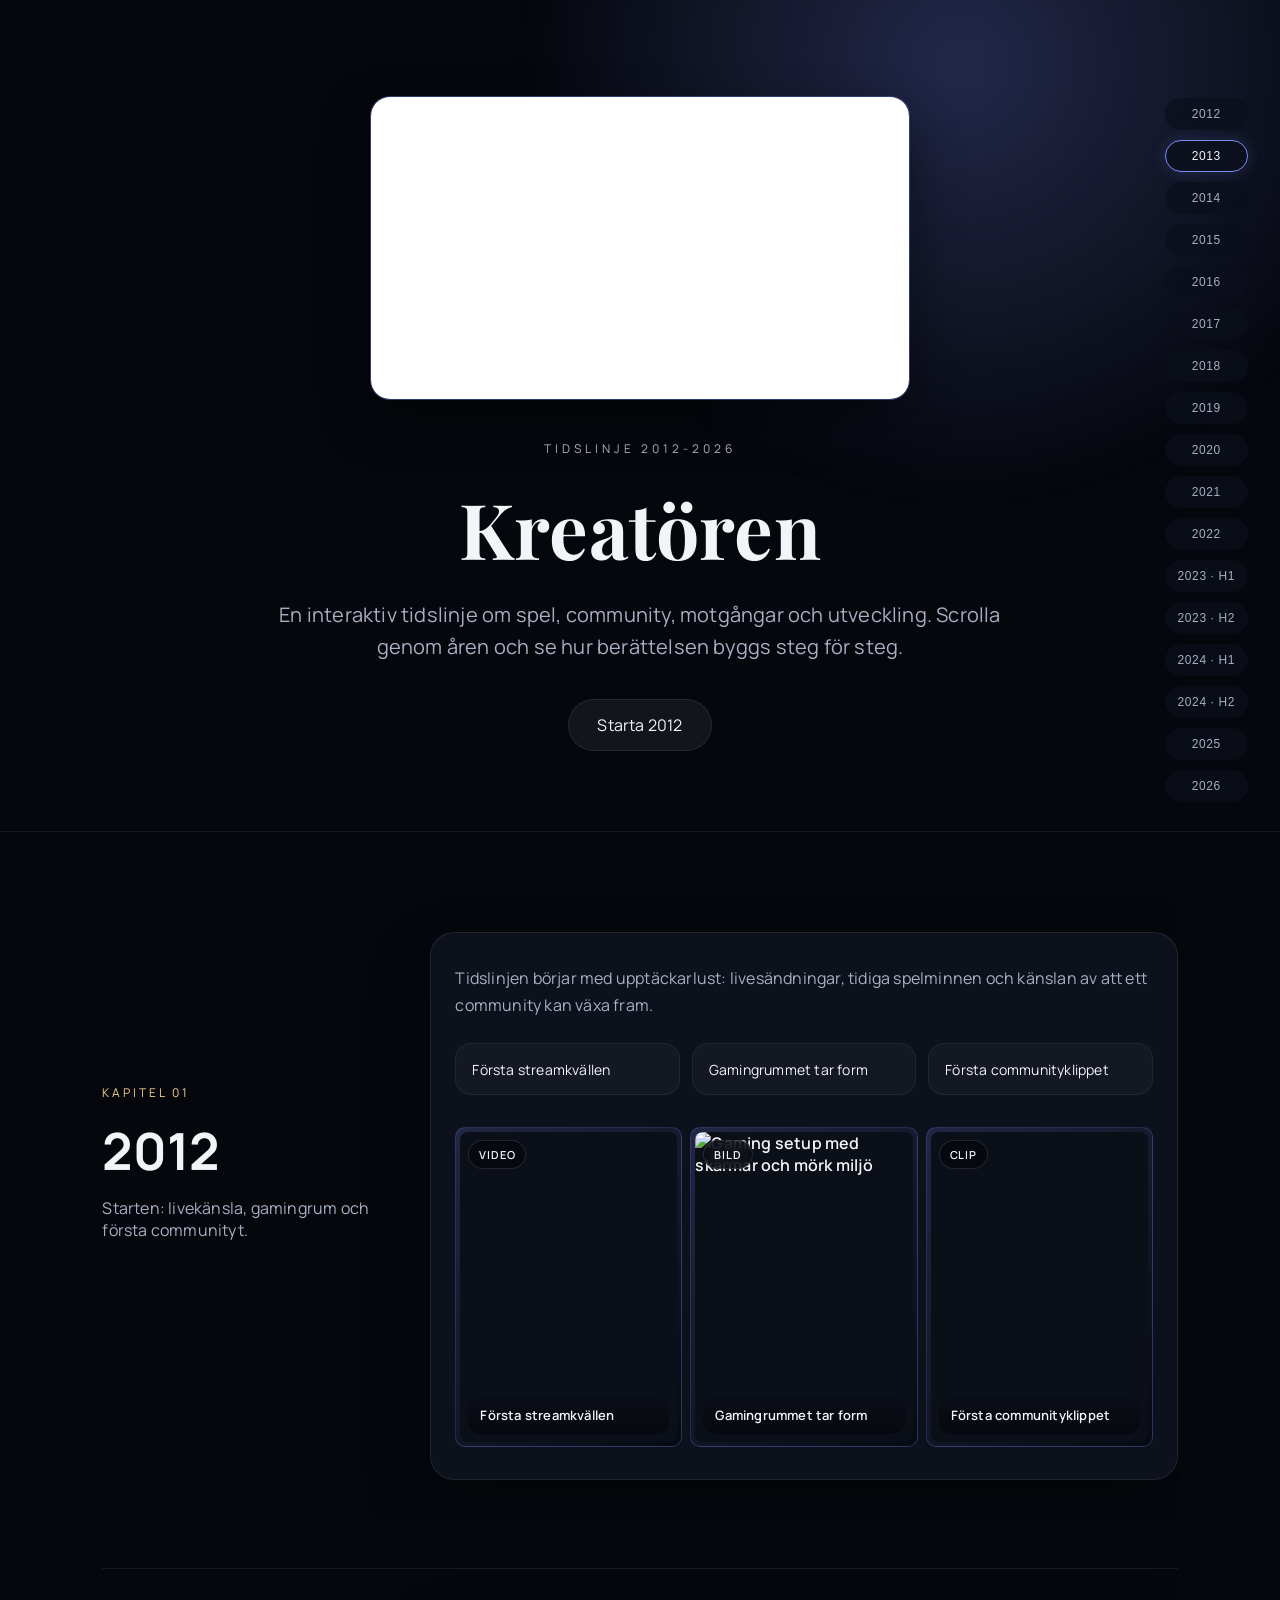
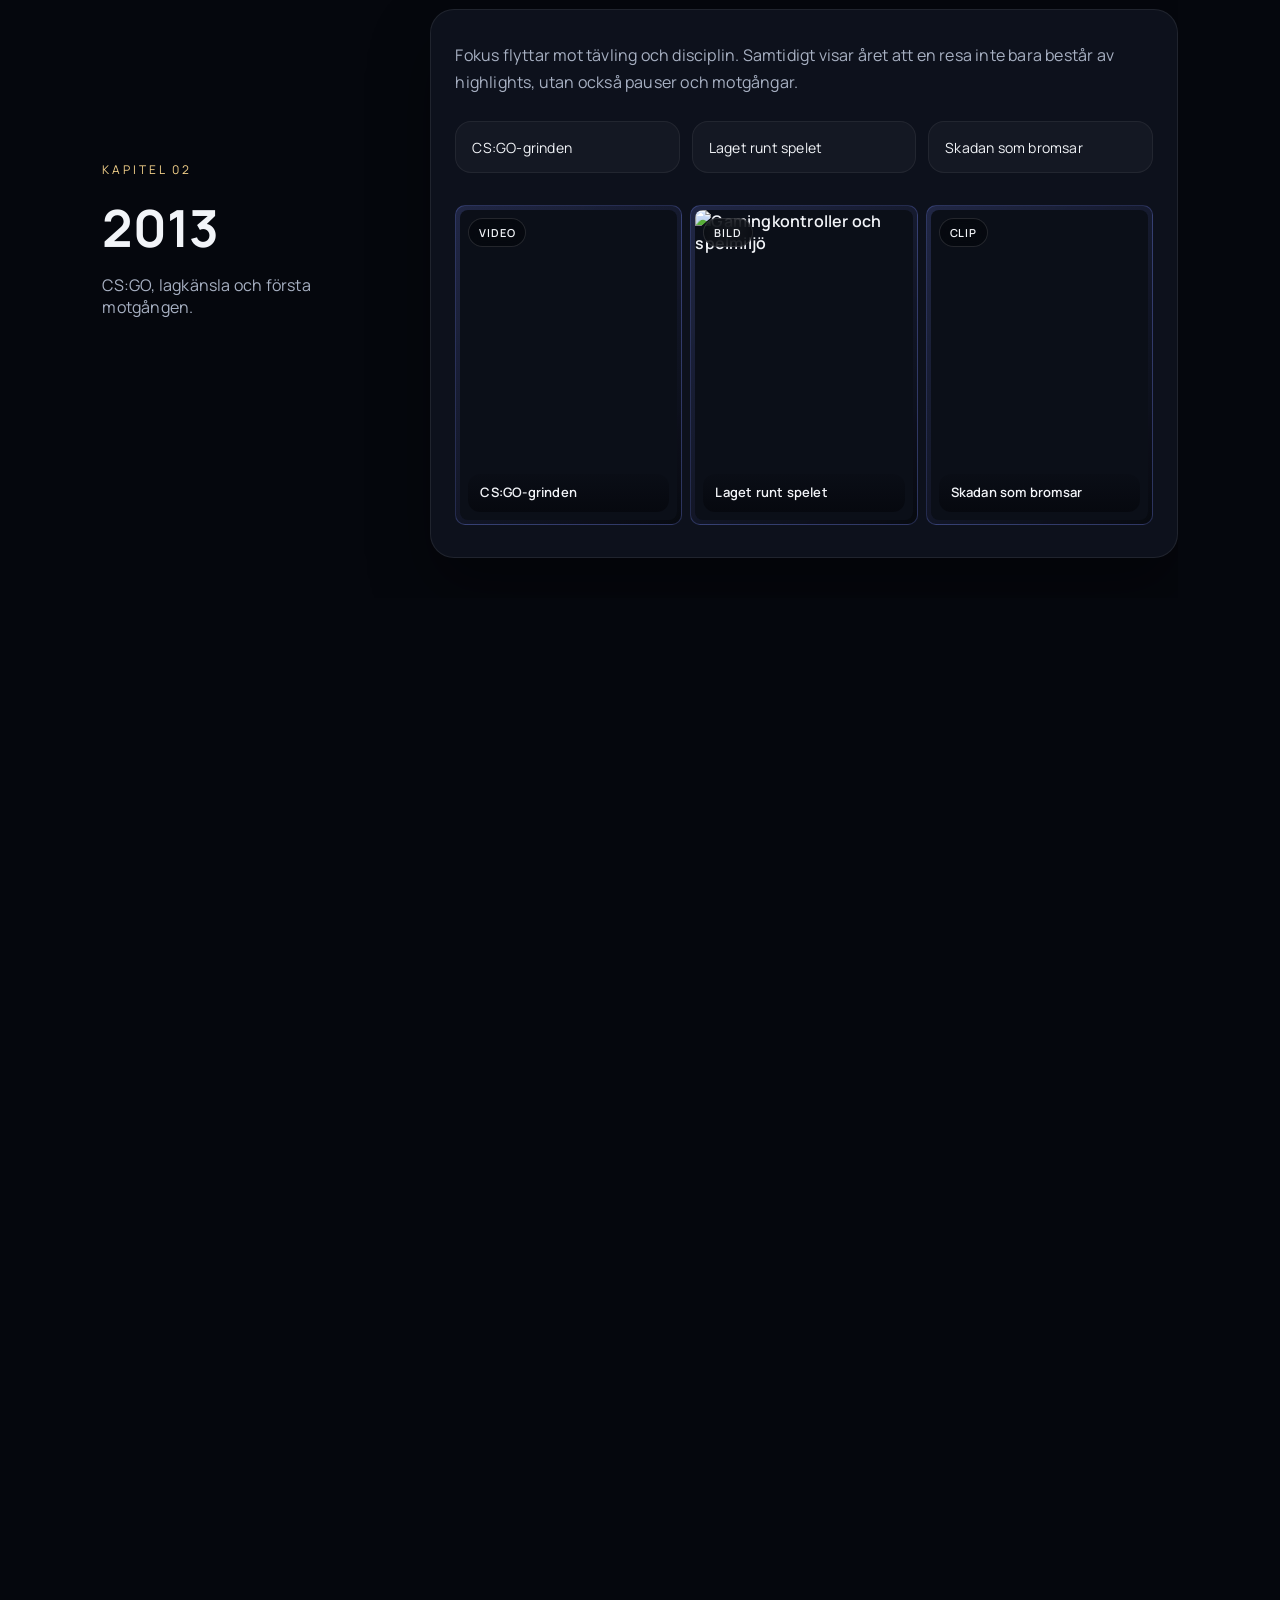
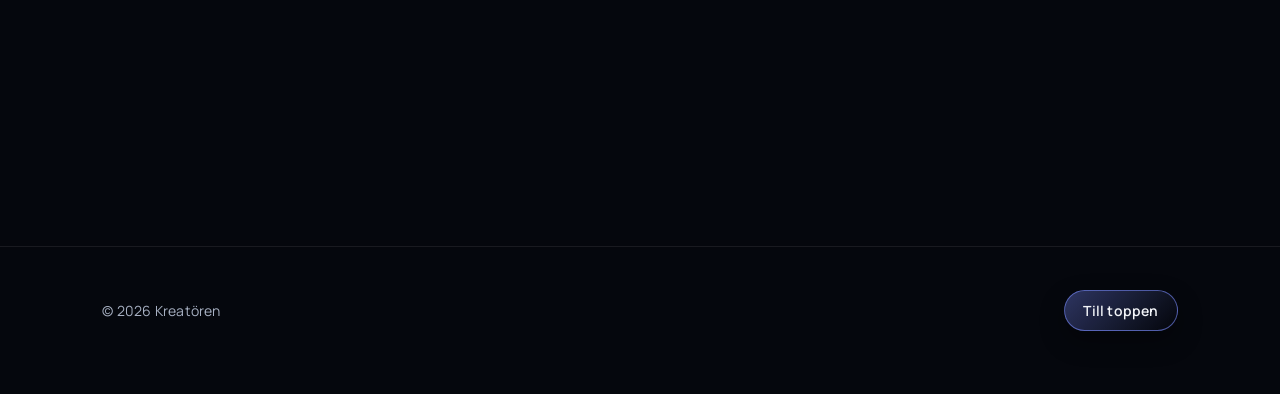
==== commit e0b309b6: "Första versionen: Kreatör Hemsidan En hemsida som berättar en resa genom åren med scroll, tydlig str" ====
--- a/index.html
+++ b/index.html
@@ -6,7 +6,7 @@
     <title>Kreatören — Livets Tidslinje</title>
     <meta
       name="description"
-      content="En elegant och smooth tidslinje över Kreatörens liv 2012-2026."
+      content="Interaktiv tidslinje med scroll, dynamiskt inneh&aring;ll och varierad media fr&aring;n 2012 till 2026."
     />
     <link rel="preconnect" href="https://fonts.googleapis.com" />
     <link rel="preconnect" href="https://fonts.gstatic.com" crossorigin />
@@ -31,14 +31,14 @@
         <p class="hero__eyebrow">Tidslinje 2012-2026</p>
         <h1 class="hero__title">Kreatören</h1>
         <p class="hero__subtitle">
-          En elegant, smart och smooth resa genom åren. Utforska ett år i taget
-          och gå vidare när du är redo.
+          En interaktiv tidslinje om spel, community, motg&aring;ngar och utveckling.
+          Scrolla genom &aring;ren och se hur ber&auml;ttelsen byggs steg f&ouml;r steg.
         </p>
         <a class="hero__cta" href="#y2012">Starta 2012</a>
       </div>
     </header>
 
-    <nav class="timeline-nav" aria-label="Tidslinje navigation">
+    <nav class="timeline-nav" aria-label="Tidslinjenavigation">
       <button class="timeline-nav__button is-active" data-target="y2012">
         2012
       </button>
@@ -66,24 +66,21 @@
           <div class="year__meta">
             <p class="year__eyebrow">Kapitel 01</p>
             <h2 class="year__title">2012</h2>
-            <p class="year__tagline">Twitch start och Heroes of Newerth.</p>
-          </div>
-          <div class="year__content">
-            <p>
-              Det börjar här. Streamingen tänds, communityt formas och grunden
-              läggs för allt som kommer.
-            </p>
-            <ul class="year__highlights">
-              <li class="highlight-card"><button class="highlight-card__title" type="button">Twitch Start</button><div class="highlight-card__body"><p>Lorem ipsum dolor sit amet, consectetur adipiscing elit. Nunc egestas augue risus, eu ullamcorper tellus porttitor eu. Donec lobortis risus a tortor maximus, sit amet iaculis erat efficitur. Nulla commodo lectus id ipsum cursus, et sodales velit maximus. Fusce et posuere leo. Donec vestibulum sapien magna, in tincidunt nisi blandit eu. Sed cursus velit at dui congue finibus. Pellentesque dapibus, tellus condimentum feugiat vestibulum, massa lacus mattis dolor, quis pharetra mi diam quis neque. Nulla sed maximus libero.</p>
-<p>Sed nec tellus vitae sem tempor tincidunt. Curabitur lobortis sapien ligula, ac pharetra ex accumsan nec. Sed laoreet lorem nec pulvinar lobortis. Etiam venenatis nisl id ligula auctor aliquam. Morbi mollis est justo, ac aliquam quam tempor ornare. Nullam cursus pharetra nibh nec pharetra. In feugiat placerat quam eget placerat.</p></div></li>
-              <li class="highlight-card"><button class="highlight-card__title" type="button">Heroes of Newerth</button><div class="highlight-card__body"><p>Lorem ipsum dolor sit amet, consectetur adipiscing elit. Nunc egestas augue risus, eu ullamcorper tellus porttitor eu. Donec lobortis risus a tortor maximus, sit amet iaculis erat efficitur. Nulla commodo lectus id ipsum cursus, et sodales velit maximus. Fusce et posuere leo. Donec vestibulum sapien magna, in tincidunt nisi blandit eu. Sed cursus velit at dui congue finibus. Pellentesque dapibus, tellus condimentum feugiat vestibulum, massa lacus mattis dolor, quis pharetra mi diam quis neque. Nulla sed maximus libero.</p>
-<p>Sed nec tellus vitae sem tempor tincidunt. Curabitur lobortis sapien ligula, ac pharetra ex accumsan nec. Sed laoreet lorem nec pulvinar lobortis. Etiam venenatis nisl id ligula auctor aliquam. Morbi mollis est justo, ac aliquam quam tempor ornare. Nullam cursus pharetra nibh nec pharetra. In feugiat placerat quam eget placerat.</p></div></li>
-            </ul>
-            <div class="media-grid">
-              <div class="media-card"><div class="media-card__label">Video</div><iframe data-src="https://www.youtube.com/embed/ykfcvsJULtk" allow="autoplay; fullscreen" allowfullscreen loading="lazy"></iframe></div>
-              <div class="media-card"><div class="media-card__label">Bild</div><img src="https://images.unsplash.com/photo-1560264280-88b68371db39?fm=jpg&q=60&w=3000&auto=format&fit=crop&ixlib=rb-4.1.0&ixid=M3wxMjA3fDB8MHxzZWFyY2h8Mnx8b3BlbiUyMHBsYW4lMjBvZmZpY2V8ZW58MHx8MHx8fDA%3D" alt="Bild" /></div>
-              <div class="media-card"><div class="media-card__label">Clip</div><iframe data-src="https://www.youtube.com/embed/pMyga9xMBxY" allow="autoplay; fullscreen" allowfullscreen loading="lazy"></iframe></div>
-            </div></div>
+            <p class="year__tagline">Starten: livek&auml;nsla, gamingrum och f&ouml;rsta communityt.</p>
+          </div>
+          <div class="year__content">
+            <p>Tidslinjen b&ouml;rjar med uppt&auml;ckarlust: lives&auml;ndningar, tidiga spelminnen och k&auml;nslan av att ett community kan v&auml;xa fram.</p>
+            <ul class="year__highlights">
+              <li class="highlight-card" data-media-index="0"><button class="highlight-card__title" type="button">F&ouml;rsta streamkv&auml;llen</button><div class="highlight-card__body"><p>Ett f&ouml;rsta steg in i liveformatet d&auml;r n&auml;rvaro, tempo och kontakt med tittare blir lika viktigt som sj&auml;lva spelet.</p><p>Kortet visar starten p&aring; den r&ouml;da tr&aring;den: fr&aring;n ensam gaming till n&aring;got andra kan f&ouml;lja.</p></div></li>
+              <li class="highlight-card" data-media-index="1"><button class="highlight-card__title" type="button">Gamingrummet tar form</button><div class="highlight-card__body"><p>Setup, sk&auml;rmar och rutiner blir den fysiska basen f&ouml;r allt som senare v&auml;xer online.</p><p>Bilden ger &aring;ret en konkret plats ist&auml;llet f&ouml;r att bara beskriva id&eacute;n.</p></div></li>
+              <li class="highlight-card" data-media-index="2"><button class="highlight-card__title" type="button">F&ouml;rsta communityklippet</button><div class="highlight-card__body"><p>Sm&aring; &ouml;gonblick fr&aring;n spelkv&auml;llar blir material som g&aring;r att dela och minnas.</p><p>Clip-formatet visar hur korta nedslag kan skapa energi i tidslinjen.</p></div></li>
+            </ul>
+            <div class="media-grid">
+              <div class="media-card" data-media-index="0"><div class="media-card__label">Video</div><div class="media-card__topic">F&ouml;rsta streamkv&auml;llen</div><iframe data-src="https://www.youtube.com/embed/xRMAxZECj44" title="Video: F&ouml;rsta streamkv&auml;llen" allow="accelerometer; autoplay; clipboard-write; encrypted-media; gyroscope; picture-in-picture; fullscreen" allowfullscreen loading="lazy"></iframe></div>
+              <div class="media-card" data-media-index="1"><div class="media-card__label">Bild</div><div class="media-card__topic">Gamingrummet tar form</div><img src="https://images.unsplash.com/photo-1542751371-adc38448a05e?auto=format&fit=crop&w=1200&q=80" alt="Gaming setup med sk&auml;rmar och m&ouml;rk milj&ouml;" loading="lazy" /></div>
+              <div class="media-card" data-media-index="2"><div class="media-card__label">Clip</div><div class="media-card__topic">F&ouml;rsta communityklippet</div><iframe data-src="https://www.youtube.com/embed/IV_ugeAE7GQ" title="Clip: F&ouml;rsta communityklippet" allow="accelerometer; autoplay; clipboard-write; encrypted-media; gyroscope; picture-in-picture; fullscreen" allowfullscreen loading="lazy"></iframe></div>
+            </div>
+          </div>
         </div>
       </section>
 
@@ -92,24 +89,21 @@
           <div class="year__meta">
             <p class="year__eyebrow">Kapitel 02</p>
             <h2 class="year__title">2013</h2>
-            <p class="year__tagline">CS:GO och en tuff skada.</p>
-          </div>
-          <div class="year__content">
-            <p>
-              CS:GO tar över vardagen. Laget, grinden och en skada som testar
-              viljan.
-            </p>
-            <ul class="year__highlights">
-              <li class="highlight-card"><button class="highlight-card__title" type="button">MM med liiban, bln, lucas, knine, blote</button><div class="highlight-card__body"><p>Lorem ipsum dolor sit amet, consectetur adipiscing elit. Nunc egestas augue risus, eu ullamcorper tellus porttitor eu. Donec lobortis risus a tortor maximus, sit amet iaculis erat efficitur. Nulla commodo lectus id ipsum cursus, et sodales velit maximus. Fusce et posuere leo. Donec vestibulum sapien magna, in tincidunt nisi blandit eu. Sed cursus velit at dui congue finibus. Pellentesque dapibus, tellus condimentum feugiat vestibulum, massa lacus mattis dolor, quis pharetra mi diam quis neque. Nulla sed maximus libero.</p>
-<p>Sed nec tellus vitae sem tempor tincidunt. Curabitur lobortis sapien ligula, ac pharetra ex accumsan nec. Sed laoreet lorem nec pulvinar lobortis. Etiam venenatis nisl id ligula auctor aliquam. Morbi mollis est justo, ac aliquam quam tempor ornare. Nullam cursus pharetra nibh nec pharetra. In feugiat placerat quam eget placerat.</p></div></li>
-              <li class="highlight-card"><button class="highlight-card__title" type="button">Bröt foten &amp; korsbandsskada</button><div class="highlight-card__body"><p>Lorem ipsum dolor sit amet, consectetur adipiscing elit. Nunc egestas augue risus, eu ullamcorper tellus porttitor eu. Donec lobortis risus a tortor maximus, sit amet iaculis erat efficitur. Nulla commodo lectus id ipsum cursus, et sodales velit maximus. Fusce et posuere leo. Donec vestibulum sapien magna, in tincidunt nisi blandit eu. Sed cursus velit at dui congue finibus. Pellentesque dapibus, tellus condimentum feugiat vestibulum, massa lacus mattis dolor, quis pharetra mi diam quis neque. Nulla sed maximus libero.</p>
-<p>Sed nec tellus vitae sem tempor tincidunt. Curabitur lobortis sapien ligula, ac pharetra ex accumsan nec. Sed laoreet lorem nec pulvinar lobortis. Etiam venenatis nisl id ligula auctor aliquam. Morbi mollis est justo, ac aliquam quam tempor ornare. Nullam cursus pharetra nibh nec pharetra. In feugiat placerat quam eget placerat.</p></div></li>
-            </ul>
-            <div class="media-grid">
-              <div class="media-card"><div class="media-card__label">Video</div><iframe data-src="https://www.youtube.com/embed/ykfcvsJULtk" allow="autoplay; fullscreen" allowfullscreen loading="lazy"></iframe></div>
-              <div class="media-card"><div class="media-card__label">Bild</div><img src="https://images.unsplash.com/photo-1560264280-88b68371db39?fm=jpg&q=60&w=3000&auto=format&fit=crop&ixlib=rb-4.1.0&ixid=M3wxMjA3fDB8MHxzZWFyY2h8Mnx8b3BlbiUyMHBsYW4lMjBvZmZpY2V8ZW58MHx8MHx8fDA%3D" alt="Bild" /></div>
-              <div class="media-card"><div class="media-card__label">Clip</div><iframe data-src="https://www.youtube.com/embed/pMyga9xMBxY" allow="autoplay; fullscreen" allowfullscreen loading="lazy"></iframe></div>
-            </div></div>
+            <p class="year__tagline">CS:GO, lagk&auml;nsla och f&ouml;rsta motg&aring;ngen.</p>
+          </div>
+          <div class="year__content">
+            <p>Fokus flyttar mot t&auml;vling och disciplin. Samtidigt visar &aring;ret att en resa inte bara best&aring;r av highlights, utan ocks&aring; pauser och motg&aring;ngar.</p>
+            <ul class="year__highlights">
+              <li class="highlight-card" data-media-index="0"><button class="highlight-card__title" type="button">CS:GO-grinden</button><div class="highlight-card__body"><p>Rankade matcher, aim-rutiner och kv&auml;llar med laget bygger en tydligare t&auml;vlingsidentitet.</p><p>Det ger &aring;ret en tydlig riktning: fr&aring;n att bara spela till att b&ouml;rja t&auml;nka som ett lag.</p></div></li>
+              <li class="highlight-card" data-media-index="1"><button class="highlight-card__title" type="button">Laget runt spelet</button><div class="highlight-card__body"><p>V&auml;nnerna, r&ouml;sterna och matchsnacket blir lika viktiga som resultatet.</p><p>Bilden kopplar underkategorin till lagk&auml;nsla och gemenskap.</p></div></li>
+              <li class="highlight-card" data-media-index="2"><button class="highlight-card__title" type="button">Skadan som bromsar</button><div class="highlight-card__body"><p>En fysisk motg&aring;ng bryter tempot men ger ocks&aring; ber&auml;ttelsen mer m&auml;nsklig tyngd.</p><p>Det korta klippet fungerar som kontrast till grinden: allt g&aring;r inte alltid fram&aring;t.</p></div></li>
+            </ul>
+            <div class="media-grid">
+              <div class="media-card" data-media-index="0"><div class="media-card__label">Video</div><div class="media-card__topic">CS:GO-grinden</div><iframe data-src="https://www.youtube.com/embed/57KbOTC6vyk" title="Video: CS:GO-grinden" allow="accelerometer; autoplay; clipboard-write; encrypted-media; gyroscope; picture-in-picture; fullscreen" allowfullscreen loading="lazy"></iframe></div>
+              <div class="media-card" data-media-index="1"><div class="media-card__label">Bild</div><div class="media-card__topic">Laget runt spelet</div><img src="https://images.unsplash.com/photo-1511512578047-dfb367046420?auto=format&fit=crop&w=1200&q=80" alt="Gamingkontroller och spelmilj&ouml;" loading="lazy" /></div>
+              <div class="media-card" data-media-index="2"><div class="media-card__label">Clip</div><div class="media-card__topic">Skadan som bromsar</div><iframe data-src="https://www.youtube.com/embed/sAjjGyJbH5s" title="Clip: Skadan som bromsar" allow="accelerometer; autoplay; clipboard-write; encrypted-media; gyroscope; picture-in-picture; fullscreen" allowfullscreen loading="lazy"></iframe></div>
+            </div>
+          </div>
         </div>
       </section>
 
@@ -118,30 +112,21 @@
           <div class="year__meta">
             <p class="year__eyebrow">Kapitel 03</p>
             <h2 class="year__title">2014</h2>
-            <p class="year__tagline">Ett år av genombrott och resor.</p>
-          </div>
-          <div class="year__content">
-            <p>
-              Amanda, studenten och första DH Winter. Nya samarbeten och
-              communityminnen staplas på varandra.
-            </p>
-            <ul class="year__highlights">
-              <li class="highlight-card"><button class="highlight-card__title" type="button">Amanda</button><div class="highlight-card__body"><p>Lorem ipsum dolor sit amet, consectetur adipiscing elit. Nunc egestas augue risus, eu ullamcorper tellus porttitor eu. Donec lobortis risus a tortor maximus, sit amet iaculis erat efficitur. Nulla commodo lectus id ipsum cursus, et sodales velit maximus. Fusce et posuere leo. Donec vestibulum sapien magna, in tincidunt nisi blandit eu. Sed cursus velit at dui congue finibus. Pellentesque dapibus, tellus condimentum feugiat vestibulum, massa lacus mattis dolor, quis pharetra mi diam quis neque. Nulla sed maximus libero.</p>
-<p>Sed nec tellus vitae sem tempor tincidunt. Curabitur lobortis sapien ligula, ac pharetra ex accumsan nec. Sed laoreet lorem nec pulvinar lobortis. Etiam venenatis nisl id ligula auctor aliquam. Morbi mollis est justo, ac aliquam quam tempor ornare. Nullam cursus pharetra nibh nec pharetra. In feugiat placerat quam eget placerat.</p></div></li>
-              <li class="highlight-card"><button class="highlight-card__title" type="button">Seat Toledo, Studenten, första DH Winter</button><div class="highlight-card__body"><p>Lorem ipsum dolor sit amet, consectetur adipiscing elit. Nunc egestas augue risus, eu ullamcorper tellus porttitor eu. Donec lobortis risus a tortor maximus, sit amet iaculis erat efficitur. Nulla commodo lectus id ipsum cursus, et sodales velit maximus. Fusce et posuere leo. Donec vestibulum sapien magna, in tincidunt nisi blandit eu. Sed cursus velit at dui congue finibus. Pellentesque dapibus, tellus condimentum feugiat vestibulum, massa lacus mattis dolor, quis pharetra mi diam quis neque. Nulla sed maximus libero.</p>
-<p>Sed nec tellus vitae sem tempor tincidunt. Curabitur lobortis sapien ligula, ac pharetra ex accumsan nec. Sed laoreet lorem nec pulvinar lobortis. Etiam venenatis nisl id ligula auctor aliquam. Morbi mollis est justo, ac aliquam quam tempor ornare. Nullam cursus pharetra nibh nec pharetra. In feugiat placerat quam eget placerat.</p></div></li>
-              <li class="highlight-card"><button class="highlight-card__title" type="button">Game with Fnatic, Lan med bLN</button><div class="highlight-card__body"><p>Lorem ipsum dolor sit amet, consectetur adipiscing elit. Nunc egestas augue risus, eu ullamcorper tellus porttitor eu. Donec lobortis risus a tortor maximus, sit amet iaculis erat efficitur. Nulla commodo lectus id ipsum cursus, et sodales velit maximus. Fusce et posuere leo. Donec vestibulum sapien magna, in tincidunt nisi blandit eu. Sed cursus velit at dui congue finibus. Pellentesque dapibus, tellus condimentum feugiat vestibulum, massa lacus mattis dolor, quis pharetra mi diam quis neque. Nulla sed maximus libero.</p>
-<p>Sed nec tellus vitae sem tempor tincidunt. Curabitur lobortis sapien ligula, ac pharetra ex accumsan nec. Sed laoreet lorem nec pulvinar lobortis. Etiam venenatis nisl id ligula auctor aliquam. Morbi mollis est justo, ac aliquam quam tempor ornare. Nullam cursus pharetra nibh nec pharetra. In feugiat placerat quam eget placerat.</p></div></li>
-              <li class="highlight-card"><button class="highlight-card__title" type="button">Donationwar, Summit och GT subbar</button><div class="highlight-card__body"><p>Lorem ipsum dolor sit amet, consectetur adipiscing elit. Nunc egestas augue risus, eu ullamcorper tellus porttitor eu. Donec lobortis risus a tortor maximus, sit amet iaculis erat efficitur. Nulla commodo lectus id ipsum cursus, et sodales velit maximus. Fusce et posuere leo. Donec vestibulum sapien magna, in tincidunt nisi blandit eu. Sed cursus velit at dui congue finibus. Pellentesque dapibus, tellus condimentum feugiat vestibulum, massa lacus mattis dolor, quis pharetra mi diam quis neque. Nulla sed maximus libero.</p>
-<p>Sed nec tellus vitae sem tempor tincidunt. Curabitur lobortis sapien ligula, ac pharetra ex accumsan nec. Sed laoreet lorem nec pulvinar lobortis. Etiam venenatis nisl id ligula auctor aliquam. Morbi mollis est justo, ac aliquam quam tempor ornare. Nullam cursus pharetra nibh nec pharetra. In feugiat placerat quam eget placerat.</p></div></li>
-              <li class="highlight-card"><button class="highlight-card__title" type="button">Speedrunners, Global Elite, TWD</button><div class="highlight-card__body"><p>Lorem ipsum dolor sit amet, consectetur adipiscing elit. Nunc egestas augue risus, eu ullamcorper tellus porttitor eu. Donec lobortis risus a tortor maximus, sit amet iaculis erat efficitur. Nulla commodo lectus id ipsum cursus, et sodales velit maximus. Fusce et posuere leo. Donec vestibulum sapien magna, in tincidunt nisi blandit eu. Sed cursus velit at dui congue finibus. Pellentesque dapibus, tellus condimentum feugiat vestibulum, massa lacus mattis dolor, quis pharetra mi diam quis neque. Nulla sed maximus libero.</p>
-<p>Sed nec tellus vitae sem tempor tincidunt. Curabitur lobortis sapien ligula, ac pharetra ex accumsan nec. Sed laoreet lorem nec pulvinar lobortis. Etiam venenatis nisl id ligula auctor aliquam. Morbi mollis est justo, ac aliquam quam tempor ornare. Nullam cursus pharetra nibh nec pharetra. In feugiat placerat quam eget placerat.</p></div></li>
-            </ul>
-            <div class="media-grid">
-              <div class="media-card"><div class="media-card__label">Video</div><iframe data-src="https://www.youtube.com/embed/ykfcvsJULtk" allow="autoplay; fullscreen" allowfullscreen loading="lazy"></iframe></div>
-              <div class="media-card"><div class="media-card__label">Bild</div><img src="https://images.unsplash.com/photo-1560264280-88b68371db39?fm=jpg&q=60&w=3000&auto=format&fit=crop&ixlib=rb-4.1.0&ixid=M3wxMjA3fDB8MHxzZWFyY2h8Mnx8b3BlbiUyMHBsYW4lMjBvZmZpY2V8ZW58MHx8MHx8fDA%3D" alt="Bild" /></div>
-              <div class="media-card"><div class="media-card__label">Clip</div><iframe data-src="https://www.youtube.com/embed/pMyga9xMBxY" allow="autoplay; fullscreen" allowfullscreen loading="lazy"></iframe></div>
-            </div></div>
+            <p class="year__tagline">Studenten, LAN och st&ouml;rre sammanhang.</p>
+          </div>
+          <div class="year__content">
+            <p>&Aring;ret k&auml;nns mer socialt och st&ouml;rre: nya sammanhang, LAN, resor och relationer som g&ouml;r tidslinjen bredare &auml;n bara spel.</p>
+            <ul class="year__highlights">
+              <li class="highlight-card" data-media-index="0"><button class="highlight-card__title" type="button">Studenten och friheten</button><div class="highlight-card__body"><p>Ett skifte fr&aring;n vardag och skola till mer eget ansvar, mer r&ouml;relse och fler m&ouml;jligheter.</p><p>Det ger tidslinjen en tydlig livsfas, inte bara en serie gamingh&auml;ndelser.</p></div></li>
+              <li class="highlight-card" data-media-index="1"><button class="highlight-card__title" type="button">DreamHack-k&auml;nslan</button><div class="highlight-card__body"><p>LAN-milj&ouml;n g&ouml;r communityt fysiskt: sk&auml;rmar, energi, m&ouml;ten och l&aring;nga dygn.</p><p>Bilden ska k&auml;nnas som event, datorer och m&auml;nniskor p&aring; samma plats.</p></div></li>
+              <li class="highlight-card" data-media-index="2"><button class="highlight-card__title" type="button">Nya samarbeten</button><div class="highlight-card__body"><p>Matcher, kreat&ouml;rer och lagkontakter b&ouml;rjar koppla ihop personliga minnen med st&ouml;rre scener.</p><p>Clipet speglar k&auml;nslan av ett kort eventmoment snarare &auml;n en hel dokument&auml;r.</p></div></li>
+            </ul>
+            <div class="media-grid">
+              <div class="media-card" data-media-index="0"><div class="media-card__label">Video</div><div class="media-card__topic">Studenten och friheten</div><iframe data-src="https://www.youtube.com/embed/jBl-I2HpI_k" title="Video: Studenten och friheten" allow="accelerometer; autoplay; clipboard-write; encrypted-media; gyroscope; picture-in-picture; fullscreen" allowfullscreen loading="lazy"></iframe></div>
+              <div class="media-card" data-media-index="1"><div class="media-card__label">Bild</div><div class="media-card__topic">DreamHack-k&auml;nslan</div><img src="https://images.unsplash.com/photo-1519389950473-47ba0277781c?auto=format&fit=crop&w=1200&q=80" alt="Teamarbete och datorer i kreativ milj&ouml;" loading="lazy" /></div>
+              <div class="media-card" data-media-index="2"><div class="media-card__label">Clip</div><div class="media-card__topic">Nya samarbeten</div><iframe data-src="https://www.youtube.com/embed/W7uWsX3RbPI" title="Clip: Nya samarbeten" allow="accelerometer; autoplay; clipboard-write; encrypted-media; gyroscope; picture-in-picture; fullscreen" allowfullscreen loading="lazy"></iframe></div>
+            </div>
+          </div>
         </div>
       </section>
 
@@ -150,29 +135,21 @@
           <div class="year__meta">
             <p class="year__eyebrow">Kapitel 04</p>
             <h2 class="year__title">2015</h2>
-            <p class="year__tagline">Raids, resor och nya möjligheter.</p>
-          </div>
-          <div class="year__content">
-            <p>
-              Året av communityraids, LAN och resor. Allt känns möjligt.
-            </p>
-            <ul class="year__highlights">
-              <li class="highlight-card"><button class="highlight-card__title" type="button">Aymen &amp; Sabir</button><div class="highlight-card__body"><p>Lorem ipsum dolor sit amet, consectetur adipiscing elit. Nunc egestas augue risus, eu ullamcorper tellus porttitor eu. Donec lobortis risus a tortor maximus, sit amet iaculis erat efficitur. Nulla commodo lectus id ipsum cursus, et sodales velit maximus. Fusce et posuere leo. Donec vestibulum sapien magna, in tincidunt nisi blandit eu. Sed cursus velit at dui congue finibus. Pellentesque dapibus, tellus condimentum feugiat vestibulum, massa lacus mattis dolor, quis pharetra mi diam quis neque. Nulla sed maximus libero.</p>
-<p>Sed nec tellus vitae sem tempor tincidunt. Curabitur lobortis sapien ligula, ac pharetra ex accumsan nec. Sed laoreet lorem nec pulvinar lobortis. Etiam venenatis nisl id ligula auctor aliquam. Morbi mollis est justo, ac aliquam quam tempor ornare. Nullam cursus pharetra nibh nec pharetra. In feugiat placerat quam eget placerat.</p></div></li>
-              <li class="highlight-card"><button class="highlight-card__title" type="button">Nyårsfest på Colosseum</button><div class="highlight-card__body"><p>Lorem ipsum dolor sit amet, consectetur adipiscing elit. Nunc egestas augue risus, eu ullamcorper tellus porttitor eu. Donec lobortis risus a tortor maximus, sit amet iaculis erat efficitur. Nulla commodo lectus id ipsum cursus, et sodales velit maximus. Fusce et posuere leo. Donec vestibulum sapien magna, in tincidunt nisi blandit eu. Sed cursus velit at dui congue finibus. Pellentesque dapibus, tellus condimentum feugiat vestibulum, massa lacus mattis dolor, quis pharetra mi diam quis neque. Nulla sed maximus libero.</p>
-<p>Sed nec tellus vitae sem tempor tincidunt. Curabitur lobortis sapien ligula, ac pharetra ex accumsan nec. Sed laoreet lorem nec pulvinar lobortis. Etiam venenatis nisl id ligula auctor aliquam. Morbi mollis est justo, ac aliquam quam tempor ornare. Nullam cursus pharetra nibh nec pharetra. In feugiat placerat quam eget placerat.</p></div></li>
-              <li class="highlight-card"><button class="highlight-card__title" type="button">H1Z1 Atter, YZNARMY raiding</button><div class="highlight-card__body"><p>Lorem ipsum dolor sit amet, consectetur adipiscing elit. Nunc egestas augue risus, eu ullamcorper tellus porttitor eu. Donec lobortis risus a tortor maximus, sit amet iaculis erat efficitur. Nulla commodo lectus id ipsum cursus, et sodales velit maximus. Fusce et posuere leo. Donec vestibulum sapien magna, in tincidunt nisi blandit eu. Sed cursus velit at dui congue finibus. Pellentesque dapibus, tellus condimentum feugiat vestibulum, massa lacus mattis dolor, quis pharetra mi diam quis neque. Nulla sed maximus libero.</p>
-<p>Sed nec tellus vitae sem tempor tincidunt. Curabitur lobortis sapien ligula, ac pharetra ex accumsan nec. Sed laoreet lorem nec pulvinar lobortis. Etiam venenatis nisl id ligula auctor aliquam. Morbi mollis est justo, ac aliquam quam tempor ornare. Nullam cursus pharetra nibh nec pharetra. In feugiat placerat quam eget placerat.</p></div></li>
-              <li class="highlight-card"><button class="highlight-card__title" type="button">Inferno Online Kontor, Skin Gambling</button><div class="highlight-card__body"><p>Lorem ipsum dolor sit amet, consectetur adipiscing elit. Nunc egestas augue risus, eu ullamcorper tellus porttitor eu. Donec lobortis risus a tortor maximus, sit amet iaculis erat efficitur. Nulla commodo lectus id ipsum cursus, et sodales velit maximus. Fusce et posuere leo. Donec vestibulum sapien magna, in tincidunt nisi blandit eu. Sed cursus velit at dui congue finibus. Pellentesque dapibus, tellus condimentum feugiat vestibulum, massa lacus mattis dolor, quis pharetra mi diam quis neque. Nulla sed maximus libero.</p>
-<p>Sed nec tellus vitae sem tempor tincidunt. Curabitur lobortis sapien ligula, ac pharetra ex accumsan nec. Sed laoreet lorem nec pulvinar lobortis. Etiam venenatis nisl id ligula auctor aliquam. Morbi mollis est justo, ac aliquam quam tempor ornare. Nullam cursus pharetra nibh nec pharetra. In feugiat placerat quam eget placerat.</p></div></li>
-              <li class="highlight-card"><button class="highlight-card__title" type="button">Malta Aftermovie, NiP streamer</button><div class="highlight-card__body"><p>Lorem ipsum dolor sit amet, consectetur adipiscing elit. Nunc egestas augue risus, eu ullamcorper tellus porttitor eu. Donec lobortis risus a tortor maximus, sit amet iaculis erat efficitur. Nulla commodo lectus id ipsum cursus, et sodales velit maximus. Fusce et posuere leo. Donec vestibulum sapien magna, in tincidunt nisi blandit eu. Sed cursus velit at dui congue finibus. Pellentesque dapibus, tellus condimentum feugiat vestibulum, massa lacus mattis dolor, quis pharetra mi diam quis neque. Nulla sed maximus libero.</p>
-<p>Sed nec tellus vitae sem tempor tincidunt. Curabitur lobortis sapien ligula, ac pharetra ex accumsan nec. Sed laoreet lorem nec pulvinar lobortis. Etiam venenatis nisl id ligula auctor aliquam. Morbi mollis est justo, ac aliquam quam tempor ornare. Nullam cursus pharetra nibh nec pharetra. In feugiat placerat quam eget placerat.</p></div></li>
-            </ul>
-            <div class="media-grid">
-              <div class="media-card"><div class="media-card__label">Video</div><iframe data-src="https://www.youtube.com/embed/ykfcvsJULtk" allow="autoplay; fullscreen" allowfullscreen loading="lazy"></iframe></div>
-              <div class="media-card"><div class="media-card__label">Bild</div><img src="https://images.unsplash.com/photo-1560264280-88b68371db39?fm=jpg&q=60&w=3000&auto=format&fit=crop&ixlib=rb-4.1.0&ixid=M3wxMjA3fDB8MHxzZWFyY2h8Mnx8b3BlbiUyMHBsYW4lMjBvZmZpY2V8ZW58MHx8MHx8fDA%3D" alt="Bild" /></div>
-              <div class="media-card"><div class="media-card__label">Clip</div><iframe data-src="https://www.youtube.com/embed/pMyga9xMBxY" allow="autoplay; fullscreen" allowfullscreen loading="lazy"></iframe></div>
-            </div></div>
+            <p class="year__tagline">Raids, resor och community p&aring; riktigt.</p>
+          </div>
+          <div class="year__content">
+            <p>Nu blir communityt mer aktivt. Resor, raids och nya rum skapar en k&auml;nsla av momentum och st&ouml;rre n&auml;rvaro online.</p>
+            <ul class="year__highlights">
+              <li class="highlight-card" data-media-index="0"><button class="highlight-card__title" type="button">Communityraids</button><div class="highlight-card__body"><p>N&auml;r andra kreat&ouml;rer och tittare hittar in blir fl&ouml;det mer levande och of&ouml;ruts&auml;gbart.</p><p>Det visar hur digitalt inneh&aring;ll kan v&auml;xa genom m&auml;nniskor, inte bara genom teknik.</p></div></li>
+              <li class="highlight-card" data-media-index="1"><button class="highlight-card__title" type="button">LAN och resor</button><div class="highlight-card__body"><p>Fysiska m&ouml;ten ger variation mellan sk&auml;rm, scen och verkliga platser.</p><p>Bilden ger kapitlet en social och fysisk k&auml;nsla.</p></div></li>
+              <li class="highlight-card" data-media-index="2"><button class="highlight-card__title" type="button">Nya m&ouml;jligheter</button><div class="highlight-card__body"><p>&Aring;ret fungerar som en bro mellan hobby och mer seri&ouml;s n&auml;rvaro.</p><p>Det korta klippet visar energin n&auml;r n&aring;got pl&ouml;tsligt tar fart.</p></div></li>
+            </ul>
+            <div class="media-grid">
+              <div class="media-card" data-media-index="0"><div class="media-card__label">Video</div><div class="media-card__topic">Communityraids</div><iframe data-src="https://www.youtube.com/embed/Ur4MyHaH8yM" title="Video: Communityraids" allow="accelerometer; autoplay; clipboard-write; encrypted-media; gyroscope; picture-in-picture; fullscreen" allowfullscreen loading="lazy"></iframe></div>
+              <div class="media-card" data-media-index="1"><div class="media-card__label">Bild</div><div class="media-card__topic">LAN och resor</div><img src="https://images.unsplash.com/photo-1522202176988-66273c2fd55f?auto=format&fit=crop&w=1200&q=80" alt="Grupp som samarbetar runt en laptop" loading="lazy" /></div>
+              <div class="media-card" data-media-index="2"><div class="media-card__label">Clip</div><div class="media-card__topic">Nya m&ouml;jligheter</div><iframe data-src="https://www.youtube.com/embed/JaRvXmaxqDs" title="Clip: Nya m&ouml;jligheter" allow="accelerometer; autoplay; clipboard-write; encrypted-media; gyroscope; picture-in-picture; fullscreen" allowfullscreen loading="lazy"></iframe></div>
+            </div>
+          </div>
         </div>
       </section>
 
@@ -181,27 +158,21 @@
           <div class="year__meta">
             <p class="year__eyebrow">Kapitel 05</p>
             <h2 class="year__title">2016</h2>
-            <p class="year__tagline">Nya titlar, nya idéer.</p>
-          </div>
-          <div class="year__content">
-            <p>
-              Övergångar, event och kreativa projekt sätter tonen.
-            </p>
-            <ul class="year__highlights">
-              <li class="highlight-card"><button class="highlight-card__title" type="button">Overwatch (McRee)</button><div class="highlight-card__body"><p>Lorem ipsum dolor sit amet, consectetur adipiscing elit. Nunc egestas augue risus, eu ullamcorper tellus porttitor eu. Donec lobortis risus a tortor maximus, sit amet iaculis erat efficitur. Nulla commodo lectus id ipsum cursus, et sodales velit maximus. Fusce et posuere leo. Donec vestibulum sapien magna, in tincidunt nisi blandit eu. Sed cursus velit at dui congue finibus. Pellentesque dapibus, tellus condimentum feugiat vestibulum, massa lacus mattis dolor, quis pharetra mi diam quis neque. Nulla sed maximus libero.</p>
-<p>Sed nec tellus vitae sem tempor tincidunt. Curabitur lobortis sapien ligula, ac pharetra ex accumsan nec. Sed laoreet lorem nec pulvinar lobortis. Etiam venenatis nisl id ligula auctor aliquam. Morbi mollis est justo, ac aliquam quam tempor ornare. Nullam cursus pharetra nibh nec pharetra. In feugiat placerat quam eget placerat.</p></div></li>
-              <li class="highlight-card"><button class="highlight-card__title" type="button">I Am Not Just A Streamer</button><div class="highlight-card__body"><p>Lorem ipsum dolor sit amet, consectetur adipiscing elit. Nunc egestas augue risus, eu ullamcorper tellus porttitor eu. Donec lobortis risus a tortor maximus, sit amet iaculis erat efficitur. Nulla commodo lectus id ipsum cursus, et sodales velit maximus. Fusce et posuere leo. Donec vestibulum sapien magna, in tincidunt nisi blandit eu. Sed cursus velit at dui congue finibus. Pellentesque dapibus, tellus condimentum feugiat vestibulum, massa lacus mattis dolor, quis pharetra mi diam quis neque. Nulla sed maximus libero.</p>
-<p>Sed nec tellus vitae sem tempor tincidunt. Curabitur lobortis sapien ligula, ac pharetra ex accumsan nec. Sed laoreet lorem nec pulvinar lobortis. Etiam venenatis nisl id ligula auctor aliquam. Morbi mollis est justo, ac aliquam quam tempor ornare. Nullam cursus pharetra nibh nec pharetra. In feugiat placerat quam eget placerat.</p></div></li>
-              <li class="highlight-card"><button class="highlight-card__title" type="button">H1 med Rusty, Tjuvjakt</button><div class="highlight-card__body"><p>Lorem ipsum dolor sit amet, consectetur adipiscing elit. Nunc egestas augue risus, eu ullamcorper tellus porttitor eu. Donec lobortis risus a tortor maximus, sit amet iaculis erat efficitur. Nulla commodo lectus id ipsum cursus, et sodales velit maximus. Fusce et posuere leo. Donec vestibulum sapien magna, in tincidunt nisi blandit eu. Sed cursus velit at dui congue finibus. Pellentesque dapibus, tellus condimentum feugiat vestibulum, massa lacus mattis dolor, quis pharetra mi diam quis neque. Nulla sed maximus libero.</p>
-<p>Sed nec tellus vitae sem tempor tincidunt. Curabitur lobortis sapien ligula, ac pharetra ex accumsan nec. Sed laoreet lorem nec pulvinar lobortis. Etiam venenatis nisl id ligula auctor aliquam. Morbi mollis est justo, ac aliquam quam tempor ornare. Nullam cursus pharetra nibh nec pharetra. In feugiat placerat quam eget placerat.</p></div></li>
-              <li class="highlight-card"><button class="highlight-card__title" type="button">Lan i Norge, Dustin Expo</button><div class="highlight-card__body"><p>Lorem ipsum dolor sit amet, consectetur adipiscing elit. Nunc egestas augue risus, eu ullamcorper tellus porttitor eu. Donec lobortis risus a tortor maximus, sit amet iaculis erat efficitur. Nulla commodo lectus id ipsum cursus, et sodales velit maximus. Fusce et posuere leo. Donec vestibulum sapien magna, in tincidunt nisi blandit eu. Sed cursus velit at dui congue finibus. Pellentesque dapibus, tellus condimentum feugiat vestibulum, massa lacus mattis dolor, quis pharetra mi diam quis neque. Nulla sed maximus libero.</p>
-<p>Sed nec tellus vitae sem tempor tincidunt. Curabitur lobortis sapien ligula, ac pharetra ex accumsan nec. Sed laoreet lorem nec pulvinar lobortis. Etiam venenatis nisl id ligula auctor aliquam. Morbi mollis est justo, ac aliquam quam tempor ornare. Nullam cursus pharetra nibh nec pharetra. In feugiat placerat quam eget placerat.</p></div></li>
-            </ul>
-            <div class="media-grid">
-              <div class="media-card"><div class="media-card__label">Video</div><iframe data-src="https://www.youtube.com/embed/ykfcvsJULtk" allow="autoplay; fullscreen" allowfullscreen loading="lazy"></iframe></div>
-              <div class="media-card"><div class="media-card__label">Bild</div><img src="https://images.unsplash.com/photo-1560264280-88b68371db39?fm=jpg&q=60&w=3000&auto=format&fit=crop&ixlib=rb-4.1.0&ixid=M3wxMjA3fDB8MHxzZWFyY2h8Mnx8b3BlbiUyMHBsYW4lMjBvZmZpY2V8ZW58MHx8MHx8fDA%3D" alt="Bild" /></div>
-              <div class="media-card"><div class="media-card__label">Clip</div><iframe data-src="https://www.youtube.com/embed/pMyga9xMBxY" allow="autoplay; fullscreen" allowfullscreen loading="lazy"></iframe></div>
-            </div></div>
+            <p class="year__tagline">Nya spel, ny identitet och mer storytelling.</p>
+          </div>
+          <div class="year__content">
+            <p>Flera titlar och id&eacute;er testas. Det blir ett &aring;r d&auml;r inneh&aring;llet inte bara handlar om prestation, utan ocks&aring; om r&ouml;st och personlighet.</p>
+            <ul class="year__highlights">
+              <li class="highlight-card" data-media-index="0"><button class="highlight-card__title" type="button">Overwatch-perioden</button><div class="highlight-card__body"><p>Ett nytt spel skapar ny energi och en annan typ av tempo i inneh&aring;llet.</p><p>Variation i spel g&ouml;r ocks&aring; att tidslinjen f&aring;r flera visuella uttryck.</p></div></li>
+              <li class="highlight-card" data-media-index="1"><button class="highlight-card__title" type="button">Mer &auml;n streamer</button><div class="highlight-card__body"><p>Ber&auml;ttelsen b&ouml;rjar handla om identitet: vem man &auml;r bakom s&auml;ndningen och varf&ouml;r inneh&aring;llet spelar roll.</p><p>Bilden markerar en mer personlig och kreativ fas.</p></div></li>
+              <li class="highlight-card" data-media-index="2"><button class="highlight-card__title" type="button">Event och experiment</button><div class="highlight-card__body"><p>Nya format testas, fr&aring;n kortare klipp till mer ber&auml;ttande inneh&aring;ll.</p><p>Clipet visar testk&auml;nslan: snabbt, visuellt och l&auml;tt att byta ut senare.</p></div></li>
+            </ul>
+            <div class="media-grid">
+              <div class="media-card" data-media-index="0"><div class="media-card__label">Video</div><div class="media-card__topic">Overwatch-perioden</div><iframe data-src="https://www.youtube.com/embed/dushZybUYnM" title="Video: Overwatch-perioden" allow="accelerometer; autoplay; clipboard-write; encrypted-media; gyroscope; picture-in-picture; fullscreen" allowfullscreen loading="lazy"></iframe></div>
+              <div class="media-card" data-media-index="1"><div class="media-card__label">Bild</div><div class="media-card__topic">Mer &auml;n streamer</div><img src="https://images.unsplash.com/photo-1497366754035-f200968a6e72?auto=format&fit=crop&w=1200&q=80" alt="&Ouml;ppen studio- och arbetsmilj&ouml;" loading="lazy" /></div>
+              <div class="media-card" data-media-index="2"><div class="media-card__label">Clip</div><div class="media-card__topic">Event och experiment</div><iframe data-src="https://www.youtube.com/embed/sfsJGqdhegw" title="Clip: Event och experiment" allow="accelerometer; autoplay; clipboard-write; encrypted-media; gyroscope; picture-in-picture; fullscreen" allowfullscreen loading="lazy"></iframe></div>
+            </div>
+          </div>
         </div>
       </section>
 
@@ -210,29 +181,21 @@
           <div class="year__meta">
             <p class="year__eyebrow">Kapitel 06</p>
             <h2 class="year__title">2017</h2>
-            <p class="year__tagline">VLOGs, community och passion.</p>
-          </div>
-          <div class="year__content">
-            <p>
-              Storytelling, event och citat som fastnar. Ett starkt communityår.
-            </p>
-            <ul class="year__highlights">
-              <li class="highlight-card"><button class="highlight-card__title" type="button">Blond, VLOGs, Birdie</button><div class="highlight-card__body"><p>Lorem ipsum dolor sit amet, consectetur adipiscing elit. Nunc egestas augue risus, eu ullamcorper tellus porttitor eu. Donec lobortis risus a tortor maximus, sit amet iaculis erat efficitur. Nulla commodo lectus id ipsum cursus, et sodales velit maximus. Fusce et posuere leo. Donec vestibulum sapien magna, in tincidunt nisi blandit eu. Sed cursus velit at dui congue finibus. Pellentesque dapibus, tellus condimentum feugiat vestibulum, massa lacus mattis dolor, quis pharetra mi diam quis neque. Nulla sed maximus libero.</p>
-<p>Sed nec tellus vitae sem tempor tincidunt. Curabitur lobortis sapien ligula, ac pharetra ex accumsan nec. Sed laoreet lorem nec pulvinar lobortis. Etiam venenatis nisl id ligula auctor aliquam. Morbi mollis est justo, ac aliquam quam tempor ornare. Nullam cursus pharetra nibh nec pharetra. In feugiat placerat quam eget placerat.</p></div></li>
-              <li class="highlight-card"><button class="highlight-card__title" type="button">The Culling med Sabir</button><div class="highlight-card__body"><p>Lorem ipsum dolor sit amet, consectetur adipiscing elit. Nunc egestas augue risus, eu ullamcorper tellus porttitor eu. Donec lobortis risus a tortor maximus, sit amet iaculis erat efficitur. Nulla commodo lectus id ipsum cursus, et sodales velit maximus. Fusce et posuere leo. Donec vestibulum sapien magna, in tincidunt nisi blandit eu. Sed cursus velit at dui congue finibus. Pellentesque dapibus, tellus condimentum feugiat vestibulum, massa lacus mattis dolor, quis pharetra mi diam quis neque. Nulla sed maximus libero.</p>
-<p>Sed nec tellus vitae sem tempor tincidunt. Curabitur lobortis sapien ligula, ac pharetra ex accumsan nec. Sed laoreet lorem nec pulvinar lobortis. Etiam venenatis nisl id ligula auctor aliquam. Morbi mollis est justo, ac aliquam quam tempor ornare. Nullam cursus pharetra nibh nec pharetra. In feugiat placerat quam eget placerat.</p></div></li>
-              <li class="highlight-card"><button class="highlight-card__title" type="button">TEAM5 vs NiP, FPL Kval</button><div class="highlight-card__body"><p>Lorem ipsum dolor sit amet, consectetur adipiscing elit. Nunc egestas augue risus, eu ullamcorper tellus porttitor eu. Donec lobortis risus a tortor maximus, sit amet iaculis erat efficitur. Nulla commodo lectus id ipsum cursus, et sodales velit maximus. Fusce et posuere leo. Donec vestibulum sapien magna, in tincidunt nisi blandit eu. Sed cursus velit at dui congue finibus. Pellentesque dapibus, tellus condimentum feugiat vestibulum, massa lacus mattis dolor, quis pharetra mi diam quis neque. Nulla sed maximus libero.</p>
-<p>Sed nec tellus vitae sem tempor tincidunt. Curabitur lobortis sapien ligula, ac pharetra ex accumsan nec. Sed laoreet lorem nec pulvinar lobortis. Etiam venenatis nisl id ligula auctor aliquam. Morbi mollis est justo, ac aliquam quam tempor ornare. Nullam cursus pharetra nibh nec pharetra. In feugiat placerat quam eget placerat.</p></div></li>
-              <li class="highlight-card"><button class="highlight-card__title" type="button">Love the worst version of yourself too</button><div class="highlight-card__body"><p>Lorem ipsum dolor sit amet, consectetur adipiscing elit. Nunc egestas augue risus, eu ullamcorper tellus porttitor eu. Donec lobortis risus a tortor maximus, sit amet iaculis erat efficitur. Nulla commodo lectus id ipsum cursus, et sodales velit maximus. Fusce et posuere leo. Donec vestibulum sapien magna, in tincidunt nisi blandit eu. Sed cursus velit at dui congue finibus. Pellentesque dapibus, tellus condimentum feugiat vestibulum, massa lacus mattis dolor, quis pharetra mi diam quis neque. Nulla sed maximus libero.</p>
-<p>Sed nec tellus vitae sem tempor tincidunt. Curabitur lobortis sapien ligula, ac pharetra ex accumsan nec. Sed laoreet lorem nec pulvinar lobortis. Etiam venenatis nisl id ligula auctor aliquam. Morbi mollis est justo, ac aliquam quam tempor ornare. Nullam cursus pharetra nibh nec pharetra. In feugiat placerat quam eget placerat.</p></div></li>
-              <li class="highlight-card"><button class="highlight-card__title" type="button">Q7</button><div class="highlight-card__body"><p>Lorem ipsum dolor sit amet, consectetur adipiscing elit. Nunc egestas augue risus, eu ullamcorper tellus porttitor eu. Donec lobortis risus a tortor maximus, sit amet iaculis erat efficitur. Nulla commodo lectus id ipsum cursus, et sodales velit maximus. Fusce et posuere leo. Donec vestibulum sapien magna, in tincidunt nisi blandit eu. Sed cursus velit at dui congue finibus. Pellentesque dapibus, tellus condimentum feugiat vestibulum, massa lacus mattis dolor, quis pharetra mi diam quis neque. Nulla sed maximus libero.</p>
-<p>Sed nec tellus vitae sem tempor tincidunt. Curabitur lobortis sapien ligula, ac pharetra ex accumsan nec. Sed laoreet lorem nec pulvinar lobortis. Etiam venenatis nisl id ligula auctor aliquam. Morbi mollis est justo, ac aliquam quam tempor ornare. Nullam cursus pharetra nibh nec pharetra. In feugiat placerat quam eget placerat.</p></div></li>
-            </ul>
-            <div class="media-grid">
-              <div class="media-card"><div class="media-card__label">Video</div><iframe data-src="https://www.youtube.com/embed/ykfcvsJULtk" allow="autoplay; fullscreen" allowfullscreen loading="lazy"></iframe></div>
-              <div class="media-card"><div class="media-card__label">Bild</div><img src="https://images.unsplash.com/photo-1560264280-88b68371db39?fm=jpg&q=60&w=3000&auto=format&fit=crop&ixlib=rb-4.1.0&ixid=M3wxMjA3fDB8MHxzZWFyY2h8Mnx8b3BlbiUyMHBsYW4lMjBvZmZpY2V8ZW58MHx8MHx8fDA%3D" alt="Bild" /></div>
-              <div class="media-card"><div class="media-card__label">Clip</div><iframe data-src="https://www.youtube.com/embed/pMyga9xMBxY" allow="autoplay; fullscreen" allowfullscreen loading="lazy"></iframe></div>
-            </div></div>
+            <p class="year__tagline">Vloggar, citat och starkare r&ouml;st.</p>
+          </div>
+          <div class="year__content">
+            <p>&Aring;ret f&aring;r mer personlighet. Vloggar, communitycitat och reflektioner g&ouml;r att tidslinjen b&ouml;rjar k&auml;nnas som en ber&auml;ttelse med egen ton.</p>
+            <ul class="year__highlights">
+              <li class="highlight-card" data-media-index="0"><button class="highlight-card__title" type="button">Vloggformatet</button><div class="highlight-card__body"><p>Kameran flyttar n&auml;rmare vardagen och g&ouml;r inneh&aring;llet mer direkt och m&auml;nskligt.</p><p>Det ger en bra kontrast till &aring;ren som fokuserar mer p&aring; t&auml;vling.</p></div></li>
+              <li class="highlight-card" data-media-index="1"><button class="highlight-card__title" type="button">Citat som fastnar</button><div class="highlight-card__body"><p>Enstaka meningar och &ouml;gonblick kan b&auml;ra ett helt &aring;r n&auml;r de presenteras p&aring; r&auml;tt s&auml;tt.</p><p>Bilden ger plats f&ouml;r reflektion och personligare ton.</p></div></li>
+              <li class="highlight-card" data-media-index="2"><button class="highlight-card__title" type="button">Communityminnen</button><div class="highlight-card__body"><p>Relationerna runt inneh&aring;llet blir lika viktiga som sj&auml;lva spelen.</p><p>Clipet ska k&auml;nnas som ett snabbt communitymoment.</p></div></li>
+            </ul>
+            <div class="media-grid">
+              <div class="media-card" data-media-index="0"><div class="media-card__label">Video</div><div class="media-card__topic">Vloggformatet</div><iframe data-src="https://www.youtube.com/embed/6pYbFWXAW8o" title="Video: Vloggformatet" allow="accelerometer; autoplay; clipboard-write; encrypted-media; gyroscope; picture-in-picture; fullscreen" allowfullscreen loading="lazy"></iframe></div>
+              <div class="media-card" data-media-index="1"><div class="media-card__label">Bild</div><div class="media-card__topic">Citat som fastnar</div><img src="https://images.unsplash.com/photo-1499750310107-5fef28a66643?auto=format&fit=crop&w=1200&q=80" alt="Anteckningar och laptop f&ouml;r storytelling" loading="lazy" /></div>
+              <div class="media-card" data-media-index="2"><div class="media-card__label">Clip</div><div class="media-card__topic">Communityminnen</div><iframe data-src="https://www.youtube.com/embed/WWjdmTUrVuM" title="Clip: Communityminnen" allow="accelerometer; autoplay; clipboard-write; encrypted-media; gyroscope; picture-in-picture; fullscreen" allowfullscreen loading="lazy"></iframe></div>
+            </div>
+          </div>
         </div>
       </section>
 
@@ -241,27 +204,21 @@
           <div class="year__meta">
             <p class="year__eyebrow">Kapitel 07</p>
             <h2 class="year__title">2018</h2>
-            <p class="year__tagline">Tävlingsår med nya arenor.</p>
-          </div>
-          <div class="year__content">
-            <p>
-              SPL, FPL och Fortnite. En mix av olika spel, energi och momentum.
-            </p>
-            <ul class="year__highlights">
-              <li class="highlight-card"><button class="highlight-card__title" type="button">SPL &amp; FPL</button><div class="highlight-card__body"><p>Lorem ipsum dolor sit amet, consectetur adipiscing elit. Nunc egestas augue risus, eu ullamcorper tellus porttitor eu. Donec lobortis risus a tortor maximus, sit amet iaculis erat efficitur. Nulla commodo lectus id ipsum cursus, et sodales velit maximus. Fusce et posuere leo. Donec vestibulum sapien magna, in tincidunt nisi blandit eu. Sed cursus velit at dui congue finibus. Pellentesque dapibus, tellus condimentum feugiat vestibulum, massa lacus mattis dolor, quis pharetra mi diam quis neque. Nulla sed maximus libero.</p>
-<p>Sed nec tellus vitae sem tempor tincidunt. Curabitur lobortis sapien ligula, ac pharetra ex accumsan nec. Sed laoreet lorem nec pulvinar lobortis. Etiam venenatis nisl id ligula auctor aliquam. Morbi mollis est justo, ac aliquam quam tempor ornare. Nullam cursus pharetra nibh nec pharetra. In feugiat placerat quam eget placerat.</p></div></li>
-              <li class="highlight-card"><button class="highlight-card__title" type="button">Fortnite med Haval</button><div class="highlight-card__body"><p>Lorem ipsum dolor sit amet, consectetur adipiscing elit. Nunc egestas augue risus, eu ullamcorper tellus porttitor eu. Donec lobortis risus a tortor maximus, sit amet iaculis erat efficitur. Nulla commodo lectus id ipsum cursus, et sodales velit maximus. Fusce et posuere leo. Donec vestibulum sapien magna, in tincidunt nisi blandit eu. Sed cursus velit at dui congue finibus. Pellentesque dapibus, tellus condimentum feugiat vestibulum, massa lacus mattis dolor, quis pharetra mi diam quis neque. Nulla sed maximus libero.</p>
-<p>Sed nec tellus vitae sem tempor tincidunt. Curabitur lobortis sapien ligula, ac pharetra ex accumsan nec. Sed laoreet lorem nec pulvinar lobortis. Etiam venenatis nisl id ligula auctor aliquam. Morbi mollis est justo, ac aliquam quam tempor ornare. Nullam cursus pharetra nibh nec pharetra. In feugiat placerat quam eget placerat.</p></div></li>
-              <li class="highlight-card"><button class="highlight-card__title" type="button">Vanligt Casino</button><div class="highlight-card__body"><p>Lorem ipsum dolor sit amet, consectetur adipiscing elit. Nunc egestas augue risus, eu ullamcorper tellus porttitor eu. Donec lobortis risus a tortor maximus, sit amet iaculis erat efficitur. Nulla commodo lectus id ipsum cursus, et sodales velit maximus. Fusce et posuere leo. Donec vestibulum sapien magna, in tincidunt nisi blandit eu. Sed cursus velit at dui congue finibus. Pellentesque dapibus, tellus condimentum feugiat vestibulum, massa lacus mattis dolor, quis pharetra mi diam quis neque. Nulla sed maximus libero.</p>
-<p>Sed nec tellus vitae sem tempor tincidunt. Curabitur lobortis sapien ligula, ac pharetra ex accumsan nec. Sed laoreet lorem nec pulvinar lobortis. Etiam venenatis nisl id ligula auctor aliquam. Morbi mollis est justo, ac aliquam quam tempor ornare. Nullam cursus pharetra nibh nec pharetra. In feugiat placerat quam eget placerat.</p></div></li>
-              <li class="highlight-card"><button class="highlight-card__title" type="button">GTA RP</button><div class="highlight-card__body"><p>Lorem ipsum dolor sit amet, consectetur adipiscing elit. Nunc egestas augue risus, eu ullamcorper tellus porttitor eu. Donec lobortis risus a tortor maximus, sit amet iaculis erat efficitur. Nulla commodo lectus id ipsum cursus, et sodales velit maximus. Fusce et posuere leo. Donec vestibulum sapien magna, in tincidunt nisi blandit eu. Sed cursus velit at dui congue finibus. Pellentesque dapibus, tellus condimentum feugiat vestibulum, massa lacus mattis dolor, quis pharetra mi diam quis neque. Nulla sed maximus libero.</p>
-<p>Sed nec tellus vitae sem tempor tincidunt. Curabitur lobortis sapien ligula, ac pharetra ex accumsan nec. Sed laoreet lorem nec pulvinar lobortis. Etiam venenatis nisl id ligula auctor aliquam. Morbi mollis est justo, ac aliquam quam tempor ornare. Nullam cursus pharetra nibh nec pharetra. In feugiat placerat quam eget placerat.</p></div></li>
-            </ul>
-            <div class="media-grid">
-              <div class="media-card"><div class="media-card__label">Video</div><iframe data-src="https://www.youtube.com/embed/ykfcvsJULtk" allow="autoplay; fullscreen" allowfullscreen loading="lazy"></iframe></div>
-              <div class="media-card"><div class="media-card__label">Bild</div><img src="https://images.unsplash.com/photo-1560264280-88b68371db39?fm=jpg&q=60&w=3000&auto=format&fit=crop&ixlib=rb-4.1.0&ixid=M3wxMjA3fDB8MHxzZWFyY2h8Mnx8b3BlbiUyMHBsYW4lMjBvZmZpY2V8ZW58MHx8MHx8fDA%3D" alt="Bild" /></div>
-              <div class="media-card"><div class="media-card__label">Clip</div><iframe data-src="https://www.youtube.com/embed/pMyga9xMBxY" allow="autoplay; fullscreen" allowfullscreen loading="lazy"></iframe></div>
-            </div></div>
+            <p class="year__tagline">T&auml;vlingsenergi och nya arenor.</p>
+          </div>
+          <div class="year__content">
+            <p>Fokus ligger p&aring; tempo och bredd: t&auml;vlingsgrind, nya spel och en st&ouml;rre k&auml;nsla av r&ouml;relse mellan olika scener.</p>
+            <ul class="year__highlights">
+              <li class="highlight-card" data-media-index="0"><button class="highlight-card__title" type="button">SPL och FPL</button><div class="highlight-card__body"><p>T&auml;vlingsmilj&ouml;n skruvar upp niv&aring;n och g&ouml;r prestation till en central del av &aring;ret.</p><p>Det ger tidslinjen mer nerv och tydligare progression.</p></div></li>
+              <li class="highlight-card" data-media-index="1"><button class="highlight-card__title" type="button">Fortnite-v&aring;gen</button><div class="highlight-card__body"><p>Ett nytt spel f&ouml;r&auml;ndrar fl&ouml;det och &ouml;ppnar f&ouml;r snabbare, mer klippv&auml;nligt inneh&aring;ll.</p><p>Bilden ger &aring;ret en mer lekfull och f&auml;rgstark gamingk&auml;nsla.</p></div></li>
+              <li class="highlight-card" data-media-index="2"><button class="highlight-card__title" type="button">GTA RP och rollspel</button><div class="highlight-card__body"><p>Inneh&aring;llet f&aring;r mer improvisation, karakt&auml;r och situationer som bygger egna sm&aring; ber&auml;ttelser.</p><p>Clipet passar eftersom rollspel ofta fungerar b&auml;st i korta situationsklipp.</p></div></li>
+            </ul>
+            <div class="media-grid">
+              <div class="media-card" data-media-index="0"><div class="media-card__label">Video</div><div class="media-card__topic">SPL och FPL</div><iframe data-src="https://www.youtube.com/embed/OBIK9adRxLo" title="Video: SPL och FPL" allow="accelerometer; autoplay; clipboard-write; encrypted-media; gyroscope; picture-in-picture; fullscreen" allowfullscreen loading="lazy"></iframe></div>
+              <div class="media-card" data-media-index="1"><div class="media-card__label">Bild</div><div class="media-card__topic">Fortnite-v&aring;gen</div><img src="https://images.unsplash.com/photo-1550745165-9bc0b252726f?auto=format&fit=crop&w=1200&q=80" alt="Retro gaming och f&auml;rgstark spelmilj&ouml;" loading="lazy" /></div>
+              <div class="media-card" data-media-index="2"><div class="media-card__label">Clip</div><div class="media-card__topic">GTA RP och rollspel</div><iframe data-src="https://www.youtube.com/embed/Bezq_ddPZzs" title="Clip: GTA RP och rollspel" allow="accelerometer; autoplay; clipboard-write; encrypted-media; gyroscope; picture-in-picture; fullscreen" allowfullscreen loading="lazy"></iframe></div>
+            </div>
+          </div>
         </div>
       </section>
 
@@ -270,25 +227,21 @@
           <div class="year__meta">
             <p class="year__eyebrow">Kapitel 08</p>
             <h2 class="year__title">2019</h2>
-            <p class="year__tagline">Peak-år och stora signer.</p>
-          </div>
-          <div class="year__content">
-            <p>
-              Peak i SPL &amp; FPL, plus League grind och Sony-signing.
-            </p>
-            <ul class="year__highlights">
-              <li class="highlight-card"><button class="highlight-card__title" type="button">SPL &amp; FPL PEAK</button><div class="highlight-card__body"><p>Lorem ipsum dolor sit amet, consectetur adipiscing elit. Nunc egestas augue risus, eu ullamcorper tellus porttitor eu. Donec lobortis risus a tortor maximus, sit amet iaculis erat efficitur. Nulla commodo lectus id ipsum cursus, et sodales velit maximus. Fusce et posuere leo. Donec vestibulum sapien magna, in tincidunt nisi blandit eu. Sed cursus velit at dui congue finibus. Pellentesque dapibus, tellus condimentum feugiat vestibulum, massa lacus mattis dolor, quis pharetra mi diam quis neque. Nulla sed maximus libero.</p>
-<p>Sed nec tellus vitae sem tempor tincidunt. Curabitur lobortis sapien ligula, ac pharetra ex accumsan nec. Sed laoreet lorem nec pulvinar lobortis. Etiam venenatis nisl id ligula auctor aliquam. Morbi mollis est justo, ac aliquam quam tempor ornare. Nullam cursus pharetra nibh nec pharetra. In feugiat placerat quam eget placerat.</p></div></li>
-              <li class="highlight-card"><button class="highlight-card__title" type="button">League grind 1</button><div class="highlight-card__body"><p>Lorem ipsum dolor sit amet, consectetur adipiscing elit. Nunc egestas augue risus, eu ullamcorper tellus porttitor eu. Donec lobortis risus a tortor maximus, sit amet iaculis erat efficitur. Nulla commodo lectus id ipsum cursus, et sodales velit maximus. Fusce et posuere leo. Donec vestibulum sapien magna, in tincidunt nisi blandit eu. Sed cursus velit at dui congue finibus. Pellentesque dapibus, tellus condimentum feugiat vestibulum, massa lacus mattis dolor, quis pharetra mi diam quis neque. Nulla sed maximus libero.</p>
-<p>Sed nec tellus vitae sem tempor tincidunt. Curabitur lobortis sapien ligula, ac pharetra ex accumsan nec. Sed laoreet lorem nec pulvinar lobortis. Etiam venenatis nisl id ligula auctor aliquam. Morbi mollis est justo, ac aliquam quam tempor ornare. Nullam cursus pharetra nibh nec pharetra. In feugiat placerat quam eget placerat.</p></div></li>
-              <li class="highlight-card"><button class="highlight-card__title" type="button">Sony Signing</button><div class="highlight-card__body"><p>Lorem ipsum dolor sit amet, consectetur adipiscing elit. Nunc egestas augue risus, eu ullamcorper tellus porttitor eu. Donec lobortis risus a tortor maximus, sit amet iaculis erat efficitur. Nulla commodo lectus id ipsum cursus, et sodales velit maximus. Fusce et posuere leo. Donec vestibulum sapien magna, in tincidunt nisi blandit eu. Sed cursus velit at dui congue finibus. Pellentesque dapibus, tellus condimentum feugiat vestibulum, massa lacus mattis dolor, quis pharetra mi diam quis neque. Nulla sed maximus libero.</p>
-<p>Sed nec tellus vitae sem tempor tincidunt. Curabitur lobortis sapien ligula, ac pharetra ex accumsan nec. Sed laoreet lorem nec pulvinar lobortis. Etiam venenatis nisl id ligula auctor aliquam. Morbi mollis est justo, ac aliquam quam tempor ornare. Nullam cursus pharetra nibh nec pharetra. In feugiat placerat quam eget placerat.</p></div></li>
-            </ul>
-            <div class="media-grid">
-              <div class="media-card"><div class="media-card__label">Video</div><iframe data-src="https://www.youtube.com/embed/ykfcvsJULtk" allow="autoplay; fullscreen" allowfullscreen loading="lazy"></iframe></div>
-              <div class="media-card"><div class="media-card__label">Bild</div><img src="https://images.unsplash.com/photo-1560264280-88b68371db39?fm=jpg&q=60&w=3000&auto=format&fit=crop&ixlib=rb-4.1.0&ixid=M3wxMjA3fDB8MHxzZWFyY2h8Mnx8b3BlbiUyMHBsYW4lMjBvZmZpY2V8ZW58MHx8MHx8fDA%3D" alt="Bild" /></div>
-              <div class="media-card"><div class="media-card__label">Clip</div><iframe data-src="https://www.youtube.com/embed/pMyga9xMBxY" allow="autoplay; fullscreen" allowfullscreen loading="lazy"></iframe></div>
-            </div></div>
+            <p class="year__tagline">Peak, grind och st&ouml;rre samarbeten.</p>
+          </div>
+          <div class="year__content">
+            <p>&Aring;ret sammanfattar toppar, starkare rutiner och f&ouml;rsta k&auml;nslan av att allt kan skalas upp.</p>
+            <ul class="year__highlights">
+              <li class="highlight-card" data-media-index="0"><button class="highlight-card__title" type="button">Peak i t&auml;vlingsgrinden</button><div class="highlight-card__body"><p>Fokus, rutiner och niv&aring; sammanfaller i ett &aring;r som k&auml;nns mer professionellt.</p><p>Det blir en tydlig milstolpe i tidslinjens utveckling.</p></div></li>
+              <li class="highlight-card" data-media-index="1"><button class="highlight-card__title" type="button">Starkare setup</button><div class="highlight-card__body"><p>Teknik, schema och produktion b&ouml;rjar k&auml;nnas mer genomt&auml;nkt.</p><p>Bilden kopplar &aring;ret till en mer professionell arbetsmilj&ouml;.</p></div></li>
+              <li class="highlight-card" data-media-index="2"><button class="highlight-card__title" type="button">St&ouml;rre samarbeten</button><div class="highlight-card__body"><p>N&auml;r externa parter och varum&auml;rken dyker upp k&auml;nns projektet st&ouml;rre &auml;n den egna kanalen.</p><p>Clipet ger en snabb k&auml;nsla av presentation, pitch eller partnerskap.</p></div></li>
+            </ul>
+            <div class="media-grid">
+              <div class="media-card" data-media-index="0"><div class="media-card__label">Video</div><div class="media-card__topic">Peak i t&auml;vlingsgrinden</div><iframe data-src="https://www.youtube.com/embed/a0DRCBDZoxc" title="Video: Peak i t&auml;vlingsgrinden" allow="accelerometer; autoplay; clipboard-write; encrypted-media; gyroscope; picture-in-picture; fullscreen" allowfullscreen loading="lazy"></iframe></div>
+              <div class="media-card" data-media-index="1"><div class="media-card__label">Bild</div><div class="media-card__topic">Starkare setup</div><img src="https://images.unsplash.com/photo-1531297484001-80022131f5a1?auto=format&fit=crop&w=1200&q=80" alt="Laptop och teknik i m&ouml;rk milj&ouml;" loading="lazy" /></div>
+              <div class="media-card" data-media-index="2"><div class="media-card__label">Clip</div><div class="media-card__topic">St&ouml;rre samarbeten</div><iframe data-src="https://www.youtube.com/embed/a_W-WQBWirQ" title="Clip: St&ouml;rre samarbeten" allow="accelerometer; autoplay; clipboard-write; encrypted-media; gyroscope; picture-in-picture; fullscreen" allowfullscreen loading="lazy"></iframe></div>
+            </div>
+          </div>
         </div>
       </section>
 
@@ -297,27 +250,21 @@
           <div class="year__meta">
             <p class="year__eyebrow">Kapitel 09</p>
             <h2 class="year__title">2020</h2>
-            <p class="year__tagline">Nytt namn, nytt spel, ny ambition.</p>
-          </div>
-          <div class="year__content">
-            <p>
-              Reflektioner, rebrand och ett nytt spel som ändrar allt.
-            </p>
-            <ul class="year__highlights">
-              <li class="highlight-card"><button class="highlight-card__title" type="button">This fame thing is complete utter bullshit lolXD</button><div class="highlight-card__body"><p>Lorem ipsum dolor sit amet, consectetur adipiscing elit. Nunc egestas augue risus, eu ullamcorper tellus porttitor eu. Donec lobortis risus a tortor maximus, sit amet iaculis erat efficitur. Nulla commodo lectus id ipsum cursus, et sodales velit maximus. Fusce et posuere leo. Donec vestibulum sapien magna, in tincidunt nisi blandit eu. Sed cursus velit at dui congue finibus. Pellentesque dapibus, tellus condimentum feugiat vestibulum, massa lacus mattis dolor, quis pharetra mi diam quis neque. Nulla sed maximus libero.</p>
-<p>Sed nec tellus vitae sem tempor tincidunt. Curabitur lobortis sapien ligula, ac pharetra ex accumsan nec. Sed laoreet lorem nec pulvinar lobortis. Etiam venenatis nisl id ligula auctor aliquam. Morbi mollis est justo, ac aliquam quam tempor ornare. Nullam cursus pharetra nibh nec pharetra. In feugiat placerat quam eget placerat.</p></div></li>
-              <li class="highlight-card"><button class="highlight-card__title" type="button">Som Om Ingen Lyssnar</button><div class="highlight-card__body"><p>Lorem ipsum dolor sit amet, consectetur adipiscing elit. Nunc egestas augue risus, eu ullamcorper tellus porttitor eu. Donec lobortis risus a tortor maximus, sit amet iaculis erat efficitur. Nulla commodo lectus id ipsum cursus, et sodales velit maximus. Fusce et posuere leo. Donec vestibulum sapien magna, in tincidunt nisi blandit eu. Sed cursus velit at dui congue finibus. Pellentesque dapibus, tellus condimentum feugiat vestibulum, massa lacus mattis dolor, quis pharetra mi diam quis neque. Nulla sed maximus libero.</p>
-<p>Sed nec tellus vitae sem tempor tincidunt. Curabitur lobortis sapien ligula, ac pharetra ex accumsan nec. Sed laoreet lorem nec pulvinar lobortis. Etiam venenatis nisl id ligula auctor aliquam. Morbi mollis est justo, ac aliquam quam tempor ornare. Nullam cursus pharetra nibh nec pharetra. In feugiat placerat quam eget placerat.</p></div></li>
-              <li class="highlight-card"><button class="highlight-card__title" type="button">VALORANT IS HERE!!!</button><div class="highlight-card__body"><p>Lorem ipsum dolor sit amet, consectetur adipiscing elit. Nunc egestas augue risus, eu ullamcorper tellus porttitor eu. Donec lobortis risus a tortor maximus, sit amet iaculis erat efficitur. Nulla commodo lectus id ipsum cursus, et sodales velit maximus. Fusce et posuere leo. Donec vestibulum sapien magna, in tincidunt nisi blandit eu. Sed cursus velit at dui congue finibus. Pellentesque dapibus, tellus condimentum feugiat vestibulum, massa lacus mattis dolor, quis pharetra mi diam quis neque. Nulla sed maximus libero.</p>
-<p>Sed nec tellus vitae sem tempor tincidunt. Curabitur lobortis sapien ligula, ac pharetra ex accumsan nec. Sed laoreet lorem nec pulvinar lobortis. Etiam venenatis nisl id ligula auctor aliquam. Morbi mollis est justo, ac aliquam quam tempor ornare. Nullam cursus pharetra nibh nec pharetra. In feugiat placerat quam eget placerat.</p></div></li>
-              <li class="highlight-card"><button class="highlight-card__title" type="button">Byter nick till Yacine, going PRO</button><div class="highlight-card__body"><p>Lorem ipsum dolor sit amet, consectetur adipiscing elit. Nunc egestas augue risus, eu ullamcorper tellus porttitor eu. Donec lobortis risus a tortor maximus, sit amet iaculis erat efficitur. Nulla commodo lectus id ipsum cursus, et sodales velit maximus. Fusce et posuere leo. Donec vestibulum sapien magna, in tincidunt nisi blandit eu. Sed cursus velit at dui congue finibus. Pellentesque dapibus, tellus condimentum feugiat vestibulum, massa lacus mattis dolor, quis pharetra mi diam quis neque. Nulla sed maximus libero.</p>
-<p>Sed nec tellus vitae sem tempor tincidunt. Curabitur lobortis sapien ligula, ac pharetra ex accumsan nec. Sed laoreet lorem nec pulvinar lobortis. Etiam venenatis nisl id ligula auctor aliquam. Morbi mollis est justo, ac aliquam quam tempor ornare. Nullam cursus pharetra nibh nec pharetra. In feugiat placerat quam eget placerat.</p></div></li>
-            </ul>
-            <div class="media-grid">
-              <div class="media-card"><div class="media-card__label">Video</div><iframe data-src="https://www.youtube.com/embed/ykfcvsJULtk" allow="autoplay; fullscreen" allowfullscreen loading="lazy"></iframe></div>
-              <div class="media-card"><div class="media-card__label">Bild</div><img src="https://images.unsplash.com/photo-1560264280-88b68371db39?fm=jpg&q=60&w=3000&auto=format&fit=crop&ixlib=rb-4.1.0&ixid=M3wxMjA3fDB8MHxzZWFyY2h8Mnx8b3BlbiUyMHBsYW4lMjBvZmZpY2V8ZW58MHx8MHx8fDA%3D" alt="Bild" /></div>
-              <div class="media-card"><div class="media-card__label">Clip</div><iframe data-src="https://www.youtube.com/embed/pMyga9xMBxY" allow="autoplay; fullscreen" allowfullscreen loading="lazy"></iframe></div>
-            </div></div>
+            <p class="year__tagline">Rebrand, reflektion och nytt spel.</p>
+          </div>
+          <div class="year__content">
+            <p>Ett bryt&aring;r. Identitet, namn och riktning ompr&ouml;vas samtidigt som ett nytt spel &ouml;ppnar en ny t&auml;vlingsv&auml;g.</p>
+            <ul class="year__highlights">
+              <li class="highlight-card" data-media-index="0"><button class="highlight-card__title" type="button">Reflektion &ouml;ver offentlighet</button><div class="highlight-card__body"><p>Tidslinjen stannar upp och visar baksidan av att alltid vara synlig.</p><p>Den typen av kontrast g&ouml;r ber&auml;ttelsen mer trov&auml;rdig och mindre konstlat polerad.</p></div></li>
+              <li class="highlight-card" data-media-index="1"><button class="highlight-card__title" type="button">VALORANT kommer in</button><div class="highlight-card__body"><p>Ett nytt spel skapar ny hunger och en tydligare t&auml;vlingsriktning.</p><p>Bilden ger kapitlet en kallare, mer digital t&auml;vlingsk&auml;nsla.</p></div></li>
+              <li class="highlight-card" data-media-index="2"><button class="highlight-card__title" type="button">Nytt namn och ny ambition</button><div class="highlight-card__body"><p>Rebrandingen g&ouml;r att identiteten k&auml;nns mer avsiktlig och fram&aring;triktad.</p><p>Clipet visar hur ett kort announcement kan markera en ny fas.</p></div></li>
+            </ul>
+            <div class="media-grid">
+              <div class="media-card" data-media-index="0"><div class="media-card__label">Video</div><div class="media-card__topic">Reflektion &ouml;ver offentlighet</div><iframe data-src="https://www.youtube.com/embed/qu8tgCb5jYM" title="Video: Reflektion &ouml;ver offentlighet" allow="accelerometer; autoplay; clipboard-write; encrypted-media; gyroscope; picture-in-picture; fullscreen" allowfullscreen loading="lazy"></iframe></div>
+              <div class="media-card" data-media-index="1"><div class="media-card__label">Bild</div><div class="media-card__topic">VALORANT kommer in</div><img src="https://images.unsplash.com/photo-1526374965328-7f61d4dc18c5?auto=format&fit=crop&w=1200&q=80" alt="Digital kod och m&ouml;rk teknisk k&auml;nsla" loading="lazy" /></div>
+              <div class="media-card" data-media-index="2"><div class="media-card__label">Clip</div><div class="media-card__topic">Nytt namn och ny ambition</div><iframe data-src="https://www.youtube.com/embed/NNNvj73NqnA" title="Clip: Nytt namn och ny ambition" allow="accelerometer; autoplay; clipboard-write; encrypted-media; gyroscope; picture-in-picture; fullscreen" allowfullscreen loading="lazy"></iframe></div>
+            </div>
+          </div>
         </div>
       </section>
 
@@ -326,25 +273,21 @@
           <div class="year__meta">
             <p class="year__eyebrow">Kapitel 10</p>
             <h2 class="year__title">2021</h2>
-            <p class="year__tagline">Proffs, beslut och identitet.</p>
-          </div>
-          <div class="year__content">
-            <p>
-              VALORANT-proffs, stora beslut och ett nytt kapitel i livet.
-            </p>
-            <ul class="year__highlights">
-              <li class="highlight-card"><button class="highlight-card__title" type="button">VALORANT PRO</button><div class="highlight-card__body"><p>Lorem ipsum dolor sit amet, consectetur adipiscing elit. Nunc egestas augue risus, eu ullamcorper tellus porttitor eu. Donec lobortis risus a tortor maximus, sit amet iaculis erat efficitur. Nulla commodo lectus id ipsum cursus, et sodales velit maximus. Fusce et posuere leo. Donec vestibulum sapien magna, in tincidunt nisi blandit eu. Sed cursus velit at dui congue finibus. Pellentesque dapibus, tellus condimentum feugiat vestibulum, massa lacus mattis dolor, quis pharetra mi diam quis neque. Nulla sed maximus libero.</p>
-<p>Sed nec tellus vitae sem tempor tincidunt. Curabitur lobortis sapien ligula, ac pharetra ex accumsan nec. Sed laoreet lorem nec pulvinar lobortis. Etiam venenatis nisl id ligula auctor aliquam. Morbi mollis est justo, ac aliquam quam tempor ornare. Nullam cursus pharetra nibh nec pharetra. In feugiat placerat quam eget placerat.</p></div></li>
-              <li class="highlight-card"><button class="highlight-card__title" type="button">Säger upp mig från Sony</button><div class="highlight-card__body"><p>Lorem ipsum dolor sit amet, consectetur adipiscing elit. Nunc egestas augue risus, eu ullamcorper tellus porttitor eu. Donec lobortis risus a tortor maximus, sit amet iaculis erat efficitur. Nulla commodo lectus id ipsum cursus, et sodales velit maximus. Fusce et posuere leo. Donec vestibulum sapien magna, in tincidunt nisi blandit eu. Sed cursus velit at dui congue finibus. Pellentesque dapibus, tellus condimentum feugiat vestibulum, massa lacus mattis dolor, quis pharetra mi diam quis neque. Nulla sed maximus libero.</p>
-<p>Sed nec tellus vitae sem tempor tincidunt. Curabitur lobortis sapien ligula, ac pharetra ex accumsan nec. Sed laoreet lorem nec pulvinar lobortis. Etiam venenatis nisl id ligula auctor aliquam. Morbi mollis est justo, ac aliquam quam tempor ornare. Nullam cursus pharetra nibh nec pharetra. In feugiat placerat quam eget placerat.</p></div></li>
-              <li class="highlight-card"><button class="highlight-card__title" type="button">Isbad</button><div class="highlight-card__body"><p>Lorem ipsum dolor sit amet, consectetur adipiscing elit. Nunc egestas augue risus, eu ullamcorper tellus porttitor eu. Donec lobortis risus a tortor maximus, sit amet iaculis erat efficitur. Nulla commodo lectus id ipsum cursus, et sodales velit maximus. Fusce et posuere leo. Donec vestibulum sapien magna, in tincidunt nisi blandit eu. Sed cursus velit at dui congue finibus. Pellentesque dapibus, tellus condimentum feugiat vestibulum, massa lacus mattis dolor, quis pharetra mi diam quis neque. Nulla sed maximus libero.</p>
-<p>Sed nec tellus vitae sem tempor tincidunt. Curabitur lobortis sapien ligula, ac pharetra ex accumsan nec. Sed laoreet lorem nec pulvinar lobortis. Etiam venenatis nisl id ligula auctor aliquam. Morbi mollis est justo, ac aliquam quam tempor ornare. Nullam cursus pharetra nibh nec pharetra. In feugiat placerat quam eget placerat.</p></div></li>
-            </ul>
-            <div class="media-grid">
-              <div class="media-card"><div class="media-card__label">Video</div><iframe data-src="https://www.youtube.com/embed/ykfcvsJULtk" allow="autoplay; fullscreen" allowfullscreen loading="lazy"></iframe></div>
-              <div class="media-card"><div class="media-card__label">Bild</div><img src="https://images.unsplash.com/photo-1560264280-88b68371db39?fm=jpg&q=60&w=3000&auto=format&fit=crop&ixlib=rb-4.1.0&ixid=M3wxMjA3fDB8MHxzZWFyY2h8Mnx8b3BlbiUyMHBsYW4lMjBvZmZpY2V8ZW58MHx8MHx8fDA%3D" alt="Bild" /></div>
-              <div class="media-card"><div class="media-card__label">Clip</div><iframe data-src="https://www.youtube.com/embed/pMyga9xMBxY" allow="autoplay; fullscreen" allowfullscreen loading="lazy"></iframe></div>
-            </div></div>
+            <p class="year__tagline">Proffssatsning, beslut och disciplin.</p>
+          </div>
+          <div class="year__content">
+            <p>Tidslinjen g&aring;r in i en mer seri&ouml;s fas d&auml;r valen f&aring;r st&ouml;rre konsekvenser och rutiner blir viktigare.</p>
+            <ul class="year__highlights">
+              <li class="highlight-card" data-media-index="0"><button class="highlight-card__title" type="button">VALORANT-proffs</button><div class="highlight-card__body"><p>Satsningen kr&auml;ver fokus, struktur och kontinuitet snarare &auml;n bara energi.</p><p>Det visar hur ber&auml;ttelsen g&aring;r fr&aring;n uppt&auml;ckt till professionell riktning.</p></div></li>
+              <li class="highlight-card" data-media-index="1"><button class="highlight-card__title" type="button">Stora beslut</button><div class="highlight-card__body"><p>Att v&auml;lja bort trygghet f&ouml;r en tydligare riktning blir ett centralt tema.</p><p>Bilden ger &aring;ret en mer stillsam och beslutsam ton.</p></div></li>
+              <li class="highlight-card" data-media-index="2"><button class="highlight-card__title" type="button">Kalla vanor</button><div class="highlight-card__body"><p>Isbad och disciplinerande rutiner blir symboler f&ouml;r kontroll och &aring;terh&auml;mtning.</p><p>Clipet g&ouml;r rutinen konkret och l&auml;tt att f&ouml;rst&aring; visuellt.</p></div></li>
+            </ul>
+            <div class="media-grid">
+              <div class="media-card" data-media-index="0"><div class="media-card__label">Video</div><div class="media-card__topic">VALORANT-proffs</div><iframe data-src="https://www.youtube.com/embed/lihYUxBZ_BE" title="Video: VALORANT-proffs" allow="accelerometer; autoplay; clipboard-write; encrypted-media; gyroscope; picture-in-picture; fullscreen" allowfullscreen loading="lazy"></iframe></div>
+              <div class="media-card" data-media-index="1"><div class="media-card__label">Bild</div><div class="media-card__topic">Stora beslut</div><img src="https://images.unsplash.com/photo-1500530855697-b586d89ba3ee?auto=format&fit=crop&w=1200&q=80" alt="Kall natur och reflekterande landskap" loading="lazy" /></div>
+              <div class="media-card" data-media-index="2"><div class="media-card__label">Clip</div><div class="media-card__topic">Kalla vanor</div><iframe data-src="https://www.youtube.com/embed/XG1jbT2B2ZY" title="Clip: Kalla vanor" allow="accelerometer; autoplay; clipboard-write; encrypted-media; gyroscope; picture-in-picture; fullscreen" allowfullscreen loading="lazy"></iframe></div>
+            </div>
+          </div>
         </div>
       </section>
 
@@ -353,29 +296,21 @@
           <div class="year__meta">
             <p class="year__eyebrow">Kapitel 11</p>
             <h2 class="year__title">2022</h2>
-            <p class="year__tagline">Resor, reset och nya vanor.</p>
-          </div>
-          <div class="year__content">
-            <p>
-              Höga toppar, nya platsbyten och en livsstilsförändring.
-            </p>
-            <ul class="year__highlights">
-              <li class="highlight-card"><button class="highlight-card__title" type="button">VALORANT PRO</button><div class="highlight-card__body"><p>Lorem ipsum dolor sit amet, consectetur adipiscing elit. Nunc egestas augue risus, eu ullamcorper tellus porttitor eu. Donec lobortis risus a tortor maximus, sit amet iaculis erat efficitur. Nulla commodo lectus id ipsum cursus, et sodales velit maximus. Fusce et posuere leo. Donec vestibulum sapien magna, in tincidunt nisi blandit eu. Sed cursus velit at dui congue finibus. Pellentesque dapibus, tellus condimentum feugiat vestibulum, massa lacus mattis dolor, quis pharetra mi diam quis neque. Nulla sed maximus libero.</p>
-<p>Sed nec tellus vitae sem tempor tincidunt. Curabitur lobortis sapien ligula, ac pharetra ex accumsan nec. Sed laoreet lorem nec pulvinar lobortis. Etiam venenatis nisl id ligula auctor aliquam. Morbi mollis est justo, ac aliquam quam tempor ornare. Nullam cursus pharetra nibh nec pharetra. In feugiat placerat quam eget placerat.</p></div></li>
-              <li class="highlight-card"><button class="highlight-card__title" type="button">Crypto – loss &amp; blacklist</button><div class="highlight-card__body"><p>Lorem ipsum dolor sit amet, consectetur adipiscing elit. Nunc egestas augue risus, eu ullamcorper tellus porttitor eu. Donec lobortis risus a tortor maximus, sit amet iaculis erat efficitur. Nulla commodo lectus id ipsum cursus, et sodales velit maximus. Fusce et posuere leo. Donec vestibulum sapien magna, in tincidunt nisi blandit eu. Sed cursus velit at dui congue finibus. Pellentesque dapibus, tellus condimentum feugiat vestibulum, massa lacus mattis dolor, quis pharetra mi diam quis neque. Nulla sed maximus libero.</p>
-<p>Sed nec tellus vitae sem tempor tincidunt. Curabitur lobortis sapien ligula, ac pharetra ex accumsan nec. Sed laoreet lorem nec pulvinar lobortis. Etiam venenatis nisl id ligula auctor aliquam. Morbi mollis est justo, ac aliquam quam tempor ornare. Nullam cursus pharetra nibh nec pharetra. In feugiat placerat quam eget placerat.</p></div></li>
-              <li class="highlight-card"><button class="highlight-card__title" type="button">Flytt hemifrån ? Costa Rica</button><div class="highlight-card__body"><p>Lorem ipsum dolor sit amet, consectetur adipiscing elit. Nunc egestas augue risus, eu ullamcorper tellus porttitor eu. Donec lobortis risus a tortor maximus, sit amet iaculis erat efficitur. Nulla commodo lectus id ipsum cursus, et sodales velit maximus. Fusce et posuere leo. Donec vestibulum sapien magna, in tincidunt nisi blandit eu. Sed cursus velit at dui congue finibus. Pellentesque dapibus, tellus condimentum feugiat vestibulum, massa lacus mattis dolor, quis pharetra mi diam quis neque. Nulla sed maximus libero.</p>
-<p>Sed nec tellus vitae sem tempor tincidunt. Curabitur lobortis sapien ligula, ac pharetra ex accumsan nec. Sed laoreet lorem nec pulvinar lobortis. Etiam venenatis nisl id ligula auctor aliquam. Morbi mollis est justo, ac aliquam quam tempor ornare. Nullam cursus pharetra nibh nec pharetra. In feugiat placerat quam eget placerat.</p></div></li>
-              <li class="highlight-card"><button class="highlight-card__title" type="button">Hasch hippie era &amp; plant based</button><div class="highlight-card__body"><p>Lorem ipsum dolor sit amet, consectetur adipiscing elit. Nunc egestas augue risus, eu ullamcorper tellus porttitor eu. Donec lobortis risus a tortor maximus, sit amet iaculis erat efficitur. Nulla commodo lectus id ipsum cursus, et sodales velit maximus. Fusce et posuere leo. Donec vestibulum sapien magna, in tincidunt nisi blandit eu. Sed cursus velit at dui congue finibus. Pellentesque dapibus, tellus condimentum feugiat vestibulum, massa lacus mattis dolor, quis pharetra mi diam quis neque. Nulla sed maximus libero.</p>
-<p>Sed nec tellus vitae sem tempor tincidunt. Curabitur lobortis sapien ligula, ac pharetra ex accumsan nec. Sed laoreet lorem nec pulvinar lobortis. Etiam venenatis nisl id ligula auctor aliquam. Morbi mollis est justo, ac aliquam quam tempor ornare. Nullam cursus pharetra nibh nec pharetra. In feugiat placerat quam eget placerat.</p></div></li>
-              <li class="highlight-card"><button class="highlight-card__title" type="button">Trading</button><div class="highlight-card__body"><p>Lorem ipsum dolor sit amet, consectetur adipiscing elit. Nunc egestas augue risus, eu ullamcorper tellus porttitor eu. Donec lobortis risus a tortor maximus, sit amet iaculis erat efficitur. Nulla commodo lectus id ipsum cursus, et sodales velit maximus. Fusce et posuere leo. Donec vestibulum sapien magna, in tincidunt nisi blandit eu. Sed cursus velit at dui congue finibus. Pellentesque dapibus, tellus condimentum feugiat vestibulum, massa lacus mattis dolor, quis pharetra mi diam quis neque. Nulla sed maximus libero.</p>
-<p>Sed nec tellus vitae sem tempor tincidunt. Curabitur lobortis sapien ligula, ac pharetra ex accumsan nec. Sed laoreet lorem nec pulvinar lobortis. Etiam venenatis nisl id ligula auctor aliquam. Morbi mollis est justo, ac aliquam quam tempor ornare. Nullam cursus pharetra nibh nec pharetra. In feugiat placerat quam eget placerat.</p></div></li>
-            </ul>
-            <div class="media-grid">
-              <div class="media-card"><div class="media-card__label">Video</div><iframe data-src="https://www.youtube.com/embed/ykfcvsJULtk" allow="autoplay; fullscreen" allowfullscreen loading="lazy"></iframe></div>
-              <div class="media-card"><div class="media-card__label">Bild</div><img src="https://images.unsplash.com/photo-1560264280-88b68371db39?fm=jpg&q=60&w=3000&auto=format&fit=crop&ixlib=rb-4.1.0&ixid=M3wxMjA3fDB8MHxzZWFyY2h8Mnx8b3BlbiUyMHBsYW4lMjBvZmZpY2V8ZW58MHx8MHx8fDA%3D" alt="Bild" /></div>
-              <div class="media-card"><div class="media-card__label">Clip</div><iframe data-src="https://www.youtube.com/embed/pMyga9xMBxY" allow="autoplay; fullscreen" allowfullscreen loading="lazy"></iframe></div>
-            </div></div>
+            <p class="year__tagline">Reset, resor och nya vanor.</p>
+          </div>
+          <div class="year__content">
+            <p>Efter h&ouml;g intensitet kommer ett &aring;r av omst&auml;llning: milj&ouml;byte, ekonomi, livsstil och nya s&auml;tt att t&auml;nka.</p>
+            <ul class="year__highlights">
+              <li class="highlight-card" data-media-index="0"><button class="highlight-card__title" type="button">Flytt och platsbyte</button><div class="highlight-card__body"><p>Nya milj&ouml;er g&ouml;r att tidslinjen f&aring;r mer resk&auml;nsla och mer personlig skala.</p><p>Det visar hur layouten kan b&auml;ra annat &auml;n bara spelklipp.</p></div></li>
+              <li class="highlight-card" data-media-index="1"><button class="highlight-card__title" type="button">Ekonomiska l&auml;rdomar</button><div class="highlight-card__body"><p>Risk, f&ouml;rlust och omv&auml;rdering ger ber&auml;ttelsen mer verklighetsk&auml;nsla.</p><p>Bilden symboliserar v&auml;gen vidare snarare &auml;n en snabb vinst.</p></div></li>
+              <li class="highlight-card" data-media-index="2"><button class="highlight-card__title" type="button">Nya rutiner</button><div class="highlight-card__body"><p>Mat, tr&auml;ning och trading blir s&auml;tt att hitta kontroll i en r&ouml;rigare period.</p><p>Clipet visar en kort rutin snarare &auml;n ett stort event.</p></div></li>
+            </ul>
+            <div class="media-grid">
+              <div class="media-card" data-media-index="0"><div class="media-card__label">Video</div><div class="media-card__topic">Flytt och platsbyte</div><iframe data-src="https://www.youtube.com/embed/XO4F_OQPphg" title="Video: Flytt och platsbyte" allow="accelerometer; autoplay; clipboard-write; encrypted-media; gyroscope; picture-in-picture; fullscreen" allowfullscreen loading="lazy"></iframe></div>
+              <div class="media-card" data-media-index="1"><div class="media-card__label">Bild</div><div class="media-card__topic">Ekonomiska l&auml;rdomar</div><img src="https://images.unsplash.com/photo-1500534314209-a25ddb2bd429?auto=format&fit=crop&w=1200&q=80" alt="V&auml;g genom landskap som symboliserar omstart" loading="lazy" /></div>
+              <div class="media-card" data-media-index="2"><div class="media-card__label">Clip</div><div class="media-card__topic">Nya rutiner</div><iframe data-src="https://www.youtube.com/embed/K4ns53t77bk" title="Clip: Nya rutiner" allow="accelerometer; autoplay; clipboard-write; encrypted-media; gyroscope; picture-in-picture; fullscreen" allowfullscreen loading="lazy"></iframe></div>
+            </div>
+          </div>
         </div>
       </section>
 
@@ -383,27 +318,22 @@
         <div class="year__inner">
           <div class="year__meta">
             <p class="year__eyebrow">Kapitel 12</p>
-            <h2 class="year__title">2023 · H1</h2>
-            <p class="year__tagline">Identitet och reflektion</p>
-          </div>
-          <div class="year__content">
-            <p>
-              Ett mellanrum. Vem är jag och vad kommer sen?
-            </p>
-            <ul class="year__highlights">
-              <li class="highlight-card"><button class="highlight-card__title" type="button">Not a Streamer, Not a Pro Player</button><div class="highlight-card__body"><p>Lorem ipsum dolor sit amet, consectetur adipiscing elit. Nunc egestas augue risus, eu ullamcorper tellus porttitor eu. Donec lobortis risus a tortor maximus, sit amet iaculis erat efficitur. Nulla commodo lectus id ipsum cursus, et sodales velit maximus. Fusce et posuere leo. Donec vestibulum sapien magna, in tincidunt nisi blandit eu. Sed cursus velit at dui congue finibus. Pellentesque dapibus, tellus condimentum feugiat vestibulum, massa lacus mattis dolor, quis pharetra mi diam quis neque. Nulla sed maximus libero.</p>
-<p>Sed nec tellus vitae sem tempor tincidunt. Curabitur lobortis sapien ligula, ac pharetra ex accumsan nec. Sed laoreet lorem nec pulvinar lobortis. Etiam venenatis nisl id ligula auctor aliquam. Morbi mollis est justo, ac aliquam quam tempor ornare. Nullam cursus pharetra nibh nec pharetra. In feugiat placerat quam eget placerat.</p></div></li>
-              <li class="highlight-card"><button class="highlight-card__title" type="button">Who am I?</button><div class="highlight-card__body"><p>Lorem ipsum dolor sit amet, consectetur adipiscing elit. Nunc egestas augue risus, eu ullamcorper tellus porttitor eu. Donec lobortis risus a tortor maximus, sit amet iaculis erat efficitur. Nulla commodo lectus id ipsum cursus, et sodales velit maximus. Fusce et posuere leo. Donec vestibulum sapien magna, in tincidunt nisi blandit eu. Sed cursus velit at dui congue finibus. Pellentesque dapibus, tellus condimentum feugiat vestibulum, massa lacus mattis dolor, quis pharetra mi diam quis neque. Nulla sed maximus libero.</p>
-<p>Sed nec tellus vitae sem tempor tincidunt. Curabitur lobortis sapien ligula, ac pharetra ex accumsan nec. Sed laoreet lorem nec pulvinar lobortis. Etiam venenatis nisl id ligula auctor aliquam. Morbi mollis est justo, ac aliquam quam tempor ornare. Nullam cursus pharetra nibh nec pharetra. In feugiat placerat quam eget placerat.</p></div></li>
-              <li class="highlight-card"><button class="highlight-card__title" type="button">Isbad</button><div class="highlight-card__body"><p>Lorem ipsum dolor sit amet, consectetur adipiscing elit. Nunc egestas augue risus, eu ullamcorper tellus porttitor eu. Donec lobortis risus a tortor maximus, sit amet iaculis erat efficitur. Nulla commodo lectus id ipsum cursus, et sodales velit maximus. Fusce et posuere leo. Donec vestibulum sapien magna, in tincidunt nisi blandit eu. Sed cursus velit at dui congue finibus. Pellentesque dapibus, tellus condimentum feugiat vestibulum, massa lacus mattis dolor, quis pharetra mi diam quis neque. Nulla sed maximus libero.</p>
-<p>Sed nec tellus vitae sem tempor tincidunt. Curabitur lobortis sapien ligula, ac pharetra ex accumsan nec. Sed laoreet lorem nec pulvinar lobortis. Etiam venenatis nisl id ligula auctor aliquam. Morbi mollis est justo, ac aliquam quam tempor ornare. Nullam cursus pharetra nibh nec pharetra. In feugiat placerat quam eget placerat.</p></div></li>
-    
-            </ul>
-            <div class="media-grid">
-              <div class="media-card"><div class="media-card__label">Video</div><iframe data-src="https://www.youtube.com/embed/ykfcvsJULtk" allow="autoplay; fullscreen" allowfullscreen loading="lazy"></iframe></div>
-              <div class="media-card"><div class="media-card__label">Bild</div><img src="https://images.unsplash.com/photo-1560264280-88b68371db39?fm=jpg&q=60&w=3000&auto=format&fit=crop&ixlib=rb-4.1.0&ixid=M3wxMjA3fDB8MHxzZWFyY2h8Mnx8b3BlbiUyMHBsYW4lMjBvZmZpY2V8ZW58MHx8MHx8fDA%3D" alt="Bild" /></div>
-              <div class="media-card"><div class="media-card__label">Clip</div><iframe data-src="https://www.youtube.com/embed/pMyga9xMBxY" allow="autoplay; fullscreen" allowfullscreen loading="lazy"></iframe></div>
-            </div></div>
+            <h2 class="year__title">2023 &middot; H1</h2>
+            <p class="year__tagline">Identitet, paus och riktning.</p>
+          </div>
+          <div class="year__content">
+            <p>F&ouml;rsta halvan av &aring;ret k&auml;nns mer in&aring;tv&auml;nd. Tidslinjen saktar ner och st&auml;ller fr&aring;gan vad n&auml;sta kapitel faktiskt ska vara.</p>
+            <ul class="year__highlights">
+              <li class="highlight-card" data-media-index="0"><button class="highlight-card__title" type="button">Inte bara en titel</button><div class="highlight-card__body"><p>N&auml;r etiketter som streamer eller proffs inte r&auml;cker l&auml;ngre beh&ouml;ver ber&auml;ttelsen hitta en djupare k&auml;rna.</p><p>Det g&ouml;r sidan mer personlig och ger bes&ouml;karen n&aring;got att f&ouml;lja emotionellt.</p></div></li>
+              <li class="highlight-card" data-media-index="1"><button class="highlight-card__title" type="button">Vem &auml;r jag?</button><div class="highlight-card__body"><p>Fr&aring;gan blir ett nav f&ouml;r &aring;ret och binder ihop allt fr&aring;n vanor till framtidsplaner.</p><p>Bilden ger en lugnare och mer arkitektonisk k&auml;nsla av att bygga om.</p></div></li>
+              <li class="highlight-card" data-media-index="2"><button class="highlight-card__title" type="button">&Aring;terh&auml;mtning</button><div class="highlight-card__body"><p>Rutiner och lugnare tempo blir en del av den r&ouml;da tr&aring;den.</p><p>Clipet visar ett kort &aring;terh&auml;mtningsmoment som kontrast till h&ouml;gintensiva &aring;r.</p></div></li>
+            </ul>
+            <div class="media-grid">
+              <div class="media-card" data-media-index="0"><div class="media-card__label">Video</div><div class="media-card__topic">Inte bara en titel</div><iframe data-src="https://www.youtube.com/embed/Couw74tec7Q" title="Video: Inte bara en titel" allow="accelerometer; autoplay; clipboard-write; encrypted-media; gyroscope; picture-in-picture; fullscreen" allowfullscreen loading="lazy"></iframe></div>
+              <div class="media-card" data-media-index="1"><div class="media-card__label">Bild</div><div class="media-card__topic">Vem &auml;r jag?</div><img src="https://images.unsplash.com/photo-1518005020951-eccb494ad742?auto=format&fit=crop&w=1200&q=80" alt="Modern arkitektur och tydliga linjer" loading="lazy" /></div>
+              <div class="media-card" data-media-index="2"><div class="media-card__label">Clip</div><div class="media-card__topic">&Aring;terh&auml;mtning</div><iframe data-src="https://www.youtube.com/embed/5z2vWpdMo8k" title="Clip: &Aring;terh&auml;mtning" allow="accelerometer; autoplay; clipboard-write; encrypted-media; gyroscope; picture-in-picture; fullscreen" allowfullscreen loading="lazy"></iframe></div>
+            </div>
+          </div>
         </div>
       </section>
 
@@ -411,32 +341,22 @@
         <div class="year__inner">
           <div class="year__meta">
             <p class="year__eyebrow">Kapitel 13</p>
-            <h2 class="year__title">2023 · H2</h2>
-            <p class="year__tagline">Comeback och explosiv energi.</p>
-          </div>
-          <div class="year__content">
-            <p>
-              Comeback efter tre år. Sponsorer, IRL-cykel och nytt driv.
-            </p>
-            <ul class="year__highlights">
-              <li class="highlight-card"><button class="highlight-card__title" type="button">Comeback efter 3 år</button><div class="highlight-card__body"><p>Lorem ipsum dolor sit amet, consectetur adipiscing elit. Nunc egestas augue risus, eu ullamcorper tellus porttitor eu. Donec lobortis risus a tortor maximus, sit amet iaculis erat efficitur. Nulla commodo lectus id ipsum cursus, et sodales velit maximus. Fusce et posuere leo. Donec vestibulum sapien magna, in tincidunt nisi blandit eu. Sed cursus velit at dui congue finibus. Pellentesque dapibus, tellus condimentum feugiat vestibulum, massa lacus mattis dolor, quis pharetra mi diam quis neque. Nulla sed maximus libero.</p>
-<p>Sed nec tellus vitae sem tempor tincidunt. Curabitur lobortis sapien ligula, ac pharetra ex accumsan nec. Sed laoreet lorem nec pulvinar lobortis. Etiam venenatis nisl id ligula auctor aliquam. Morbi mollis est justo, ac aliquam quam tempor ornare. Nullam cursus pharetra nibh nec pharetra. In feugiat placerat quam eget placerat.</p></div></li>
-              <li class="highlight-card"><button class="highlight-card__title" type="button">Viewbotfest &amp; casinofest</button><div class="highlight-card__body"><p>Lorem ipsum dolor sit amet, consectetur adipiscing elit. Nunc egestas augue risus, eu ullamcorper tellus porttitor eu. Donec lobortis risus a tortor maximus, sit amet iaculis erat efficitur. Nulla commodo lectus id ipsum cursus, et sodales velit maximus. Fusce et posuere leo. Donec vestibulum sapien magna, in tincidunt nisi blandit eu. Sed cursus velit at dui congue finibus. Pellentesque dapibus, tellus condimentum feugiat vestibulum, massa lacus mattis dolor, quis pharetra mi diam quis neque. Nulla sed maximus libero.</p>
-<p>Sed nec tellus vitae sem tempor tincidunt. Curabitur lobortis sapien ligula, ac pharetra ex accumsan nec. Sed laoreet lorem nec pulvinar lobortis. Etiam venenatis nisl id ligula auctor aliquam. Morbi mollis est justo, ac aliquam quam tempor ornare. Nullam cursus pharetra nibh nec pharetra. In feugiat placerat quam eget placerat.</p></div></li>
-              <li class="highlight-card"><button class="highlight-card__title" type="button">50k dollar i månaden offer decline</button><div class="highlight-card__body"><p>Lorem ipsum dolor sit amet, consectetur adipiscing elit. Nunc egestas augue risus, eu ullamcorper tellus porttitor eu. Donec lobortis risus a tortor maximus, sit amet iaculis erat efficitur. Nulla commodo lectus id ipsum cursus, et sodales velit maximus. Fusce et posuere leo. Donec vestibulum sapien magna, in tincidunt nisi blandit eu. Sed cursus velit at dui congue finibus. Pellentesque dapibus, tellus condimentum feugiat vestibulum, massa lacus mattis dolor, quis pharetra mi diam quis neque. Nulla sed maximus libero.</p>
-<p>Sed nec tellus vitae sem tempor tincidunt. Curabitur lobortis sapien ligula, ac pharetra ex accumsan nec. Sed laoreet lorem nec pulvinar lobortis. Etiam venenatis nisl id ligula auctor aliquam. Morbi mollis est justo, ac aliquam quam tempor ornare. Nullam cursus pharetra nibh nec pharetra. In feugiat placerat quam eget placerat.</p></div></li>
-              <li class="highlight-card"><button class="highlight-card__title" type="button">Klädmärke &amp; sponsorjakt</button><div class="highlight-card__body"><p>Lorem ipsum dolor sit amet, consectetur adipiscing elit. Nunc egestas augue risus, eu ullamcorper tellus porttitor eu. Donec lobortis risus a tortor maximus, sit amet iaculis erat efficitur. Nulla commodo lectus id ipsum cursus, et sodales velit maximus. Fusce et posuere leo. Donec vestibulum sapien magna, in tincidunt nisi blandit eu. Sed cursus velit at dui congue finibus. Pellentesque dapibus, tellus condimentum feugiat vestibulum, massa lacus mattis dolor, quis pharetra mi diam quis neque. Nulla sed maximus libero.</p>
-<p>Sed nec tellus vitae sem tempor tincidunt. Curabitur lobortis sapien ligula, ac pharetra ex accumsan nec. Sed laoreet lorem nec pulvinar lobortis. Etiam venenatis nisl id ligula auctor aliquam. Morbi mollis est justo, ac aliquam quam tempor ornare. Nullam cursus pharetra nibh nec pharetra. In feugiat placerat quam eget placerat.</p></div></li>
-              <li class="highlight-card"><button class="highlight-card__title" type="button">IRL CYKEL SÄSONG (S TIER!)</button><div class="highlight-card__body"><p>Lorem ipsum dolor sit amet, consectetur adipiscing elit. Nunc egestas augue risus, eu ullamcorper tellus porttitor eu. Donec lobortis risus a tortor maximus, sit amet iaculis erat efficitur. Nulla commodo lectus id ipsum cursus, et sodales velit maximus. Fusce et posuere leo. Donec vestibulum sapien magna, in tincidunt nisi blandit eu. Sed cursus velit at dui congue finibus. Pellentesque dapibus, tellus condimentum feugiat vestibulum, massa lacus mattis dolor, quis pharetra mi diam quis neque. Nulla sed maximus libero.</p>
-<p>Sed nec tellus vitae sem tempor tincidunt. Curabitur lobortis sapien ligula, ac pharetra ex accumsan nec. Sed laoreet lorem nec pulvinar lobortis. Etiam venenatis nisl id ligula auctor aliquam. Morbi mollis est justo, ac aliquam quam tempor ornare. Nullam cursus pharetra nibh nec pharetra. In feugiat placerat quam eget placerat.</p></div></li>
-              <li class="highlight-card"><button class="highlight-card__title" type="button">Minecraft, Tommy, CS</button><div class="highlight-card__body"><p>Lorem ipsum dolor sit amet, consectetur adipiscing elit. Nunc egestas augue risus, eu ullamcorper tellus porttitor eu. Donec lobortis risus a tortor maximus, sit amet iaculis erat efficitur. Nulla commodo lectus id ipsum cursus, et sodales velit maximus. Fusce et posuere leo. Donec vestibulum sapien magna, in tincidunt nisi blandit eu. Sed cursus velit at dui congue finibus. Pellentesque dapibus, tellus condimentum feugiat vestibulum, massa lacus mattis dolor, quis pharetra mi diam quis neque. Nulla sed maximus libero.</p>
-<p>Sed nec tellus vitae sem tempor tincidunt. Curabitur lobortis sapien ligula, ac pharetra ex accumsan nec. Sed laoreet lorem nec pulvinar lobortis. Etiam venenatis nisl id ligula auctor aliquam. Morbi mollis est justo, ac aliquam quam tempor ornare. Nullam cursus pharetra nibh nec pharetra. In feugiat placerat quam eget placerat.</p></div></li>
-            </ul>
-            <div class="media-grid">
-              <div class="media-card"><div class="media-card__label">Video</div><iframe data-src="https://www.youtube.com/embed/ykfcvsJULtk" allow="autoplay; fullscreen" allowfullscreen loading="lazy"></iframe></div>
-              <div class="media-card"><div class="media-card__label">Bild</div><img src="https://images.unsplash.com/photo-1560264280-88b68371db39?fm=jpg&q=60&w=3000&auto=format&fit=crop&ixlib=rb-4.1.0&ixid=M3wxMjA3fDB8MHxzZWFyY2h8Mnx8b3BlbiUyMHBsYW4lMjBvZmZpY2V8ZW58MHx8MHx8fDA%3D" alt="Bild" /></div>
-              <div class="media-card"><div class="media-card__label">Clip</div><iframe data-src="https://www.youtube.com/embed/pMyga9xMBxY" allow="autoplay; fullscreen" allowfullscreen loading="lazy"></iframe></div>
-            </div></div>
+            <h2 class="year__title">2023 &middot; H2</h2>
+            <p class="year__tagline">Comeback, IRL och ny energi.</p>
+          </div>
+          <div class="year__content">
+            <p>Andra halvan v&auml;xlar upp. Comeback, sponsorid&eacute;er och mer fysiskt inneh&aring;ll g&ouml;r tidslinjen snabbare igen.</p>
+            <ul class="year__highlights">
+              <li class="highlight-card" data-media-index="0"><button class="highlight-card__title" type="button">Comeback efter paus</button><div class="highlight-card__body"><p>Efter reflektionen kommer r&ouml;relse: nytt driv, ny publik och tydligare riktning.</p><p>Kontrasten mellan H1 och H2 g&ouml;r &aring;ret mer dynamiskt.</p></div></li>
+              <li class="highlight-card" data-media-index="1"><button class="highlight-card__title" type="button">IRL-cykel</button><div class="highlight-card__body"><p>Inneh&aring;llet flyttar ut i verkligheten och f&aring;r mer tempo, risk och n&auml;rvaro.</p><p>Bilden kopplar &aring;ret till r&ouml;relse och verkliga milj&ouml;er.</p></div></li>
+              <li class="highlight-card" data-media-index="2"><button class="highlight-card__title" type="button">Kl&auml;dm&auml;rke och sponsorjakt</button><div class="highlight-card__body"><p>Ambitionen breddas fr&aring;n kanal till helhet: varum&auml;rke, produkt och ber&auml;ttelse.</p><p>Clipet ger en snabb pitchk&auml;nsla som passar sponsor- och varum&auml;rkessp&aring;ret.</p></div></li>
+            </ul>
+            <div class="media-grid">
+              <div class="media-card" data-media-index="0"><div class="media-card__label">Video</div><div class="media-card__topic">Comeback efter paus</div><iframe data-src="https://www.youtube.com/embed/AdVJNTpOFIY" title="Video: Comeback efter paus" allow="accelerometer; autoplay; clipboard-write; encrypted-media; gyroscope; picture-in-picture; fullscreen" allowfullscreen loading="lazy"></iframe></div>
+              <div class="media-card" data-media-index="1"><div class="media-card__label">Bild</div><div class="media-card__topic">IRL-cykel</div><img src="https://images.unsplash.com/photo-1500534314209-a25ddb2bd429?auto=format&fit=crop&w=1200&q=80" alt="V&auml;g och landskap f&ouml;r IRL-r&ouml;relse" loading="lazy" /></div>
+              <div class="media-card" data-media-index="2"><div class="media-card__label">Clip</div><div class="media-card__topic">Kl&auml;dm&auml;rke och sponsorjakt</div><iframe data-src="https://www.youtube.com/embed/KRRIL_FerrI" title="Clip: Kl&auml;dm&auml;rke och sponsorjakt" allow="accelerometer; autoplay; clipboard-write; encrypted-media; gyroscope; picture-in-picture; fullscreen" allowfullscreen loading="lazy"></iframe></div>
+            </div>
+          </div>
         </div>
       </section>
 
@@ -444,26 +364,22 @@
         <div class="year__inner">
           <div class="year__meta">
             <p class="year__eyebrow">Kapitel 14</p>
-            <h2 class="year__title">2024 · H1</h2>
-            <p class="year__tagline">Grind och kreativitet.</p>
-          </div>
-          <div class="year__content">
-            <p>
-              En grind of a lifetime, programmering och SVT.
-            </p>
-            <ul class="year__highlights">
-              <li class="highlight-card"><button class="highlight-card__title" type="button">League of Legends grind of a lifetime 2</button><div class="highlight-card__body"><p>Lorem ipsum dolor sit amet, consectetur adipiscing elit. Nunc egestas augue risus, eu ullamcorper tellus porttitor eu. Donec lobortis risus a tortor maximus, sit amet iaculis erat efficitur. Nulla commodo lectus id ipsum cursus, et sodales velit maximus. Fusce et posuere leo. Donec vestibulum sapien magna, in tincidunt nisi blandit eu. Sed cursus velit at dui congue finibus. Pellentesque dapibus, tellus condimentum feugiat vestibulum, massa lacus mattis dolor, quis pharetra mi diam quis neque. Nulla sed maximus libero.</p>
-<p>Sed nec tellus vitae sem tempor tincidunt. Curabitur lobortis sapien ligula, ac pharetra ex accumsan nec. Sed laoreet lorem nec pulvinar lobortis. Etiam venenatis nisl id ligula auctor aliquam. Morbi mollis est justo, ac aliquam quam tempor ornare. Nullam cursus pharetra nibh nec pharetra. In feugiat placerat quam eget placerat.</p></div></li>
-              <li class="highlight-card"><button class="highlight-card__title" type="button">Programmering</button><div class="highlight-card__body"><p>Lorem ipsum dolor sit amet, consectetur adipiscing elit. Nunc egestas augue risus, eu ullamcorper tellus porttitor eu. Donec lobortis risus a tortor maximus, sit amet iaculis erat efficitur. Nulla commodo lectus id ipsum cursus, et sodales velit maximus. Fusce et posuere leo. Donec vestibulum sapien magna, in tincidunt nisi blandit eu. Sed cursus velit at dui congue finibus. Pellentesque dapibus, tellus condimentum feugiat vestibulum, massa lacus mattis dolor, quis pharetra mi diam quis neque. Nulla sed maximus libero.</p>
-<p>Sed nec tellus vitae sem tempor tincidunt. Curabitur lobortis sapien ligula, ac pharetra ex accumsan nec. Sed laoreet lorem nec pulvinar lobortis. Etiam venenatis nisl id ligula auctor aliquam. Morbi mollis est justo, ac aliquam quam tempor ornare. Nullam cursus pharetra nibh nec pharetra. In feugiat placerat quam eget placerat.</p></div></li>
-              <li class="highlight-card"><button class="highlight-card__title" type="button">SVT</button><div class="highlight-card__body"><p>Lorem ipsum dolor sit amet, consectetur adipiscing elit. Nunc egestas augue risus, eu ullamcorper tellus porttitor eu. Donec lobortis risus a tortor maximus, sit amet iaculis erat efficitur. Nulla commodo lectus id ipsum cursus, et sodales velit maximus. Fusce et posuere leo. Donec vestibulum sapien magna, in tincidunt nisi blandit eu. Sed cursus velit at dui congue finibus. Pellentesque dapibus, tellus condimentum feugiat vestibulum, massa lacus mattis dolor, quis pharetra mi diam quis neque. Nulla sed maximus libero.</p>
-<p>Sed nec tellus vitae sem tempor tincidunt. Curabitur lobortis sapien ligula, ac pharetra ex accumsan nec. Sed laoreet lorem nec pulvinar lobortis. Etiam venenatis nisl id ligula auctor aliquam. Morbi mollis est justo, ac aliquam quam tempor ornare. Nullam cursus pharetra nibh nec pharetra. In feugiat placerat quam eget placerat.</p></div></li>
-            </ul>
-            <div class="media-grid">
-              <div class="media-card"><div class="media-card__label">Video</div><iframe data-src="https://www.youtube.com/embed/ykfcvsJULtk" allow="autoplay; fullscreen" allowfullscreen loading="lazy"></iframe></div>
-              <div class="media-card"><div class="media-card__label">Bild</div><img src="https://images.unsplash.com/photo-1560264280-88b68371db39?fm=jpg&q=60&w=3000&auto=format&fit=crop&ixlib=rb-4.1.0&ixid=M3wxMjA3fDB8MHxzZWFyY2h8Mnx8b3BlbiUyMHBsYW4lMjBvZmZpY2V8ZW58MHx8MHx8fDA%3D" alt="Bild" /></div>
-              <div class="media-card"><div class="media-card__label">Clip</div><iframe data-src="https://www.youtube.com/embed/pMyga9xMBxY" allow="autoplay; fullscreen" allowfullscreen loading="lazy"></iframe></div>
-            </div></div>
+            <h2 class="year__title">2024 &middot; H1</h2>
+            <p class="year__tagline">Grind, programmering och nya verktyg.</p>
+          </div>
+          <div class="year__content">
+            <p>Nu b&ouml;rjar den tekniska tr&aring;den ta mer plats. Spelgrind och programmering st&aring;r bredvid varandra som tv&aring; s&auml;tt att bygga disciplin.</p>
+            <ul class="year__highlights">
+              <li class="highlight-card" data-media-index="0"><button class="highlight-card__title" type="button">League-grind igen</button><div class="highlight-card__body"><p>&Aring;terkommande grind visar t&aring;lamod och f&ouml;rm&aring;gan att h&aring;lla i en process l&auml;nge.</p><p>Det speglar &auml;ven programmering: sm&aring; f&ouml;rb&auml;ttringar &ouml;ver tid blir stora resultat.</p></div></li>
+              <li class="highlight-card" data-media-index="1"><button class="highlight-card__title" type="button">Programmering</button><div class="highlight-card__body"><p>Kodandet blir ett konkret steg mot att skapa egna system, inte bara inneh&aring;ll i andras plattformar.</p><p>Bilden g&ouml;r kopplingen till kod och webb tydlig f&ouml;r rekryterare.</p></div></li>
+              <li class="highlight-card" data-media-index="2"><button class="highlight-card__title" type="button">Media och produktion</button><div class="highlight-card__body"><p>TV, video och webb b&ouml;rjar k&auml;nnas som delar av samma kreativa verktygsl&aring;da.</p><p>Clipet visar snabb produktion och passar som kort kontrast till programmeringsbilden.</p></div></li>
+            </ul>
+            <div class="media-grid">
+              <div class="media-card" data-media-index="0"><div class="media-card__label">Video</div><div class="media-card__topic">League-grind igen</div><iframe data-src="https://www.youtube.com/embed/BGtROJeMPeE" title="Video: League-grind igen" allow="accelerometer; autoplay; clipboard-write; encrypted-media; gyroscope; picture-in-picture; fullscreen" allowfullscreen loading="lazy"></iframe></div>
+              <div class="media-card" data-media-index="1"><div class="media-card__label">Bild</div><div class="media-card__topic">Programmering</div><img src="https://images.unsplash.com/photo-1461749280684-dccba630e2f6?auto=format&fit=crop&w=1200&q=80" alt="Kod p&aring; sk&auml;rm som representerar programmering" loading="lazy" /></div>
+              <div class="media-card" data-media-index="2"><div class="media-card__label">Clip</div><div class="media-card__topic">Media och produktion</div><iframe data-src="https://www.youtube.com/embed/db6gAI_vLSE" title="Clip: Media och produktion" allow="accelerometer; autoplay; clipboard-write; encrypted-media; gyroscope; picture-in-picture; fullscreen" allowfullscreen loading="lazy"></iframe></div>
+            </div>
+          </div>
         </div>
       </section>
 
@@ -471,28 +387,22 @@
         <div class="year__inner">
           <div class="year__meta">
             <p class="year__eyebrow">Kapitel 15</p>
-            <h2 class="year__title">2024 · H2</h2>
-            <p class="year__tagline">Återkomst till sig själv.</p>
-          </div>
-          <div class="year__content">
-            <p>
-              Marocko, återförening med identitet, Islam och träning.
-            </p>
-            <ul class="year__highlights">
-              <li class="highlight-card"><button class="highlight-card__title" type="button">Marocko</button><div class="highlight-card__body"><p>Lorem ipsum dolor sit amet, consectetur adipiscing elit. Nunc egestas augue risus, eu ullamcorper tellus porttitor eu. Donec lobortis risus a tortor maximus, sit amet iaculis erat efficitur. Nulla commodo lectus id ipsum cursus, et sodales velit maximus. Fusce et posuere leo. Donec vestibulum sapien magna, in tincidunt nisi blandit eu. Sed cursus velit at dui congue finibus. Pellentesque dapibus, tellus condimentum feugiat vestibulum, massa lacus mattis dolor, quis pharetra mi diam quis neque. Nulla sed maximus libero.</p>
-<p>Sed nec tellus vitae sem tempor tincidunt. Curabitur lobortis sapien ligula, ac pharetra ex accumsan nec. Sed laoreet lorem nec pulvinar lobortis. Etiam venenatis nisl id ligula auctor aliquam. Morbi mollis est justo, ac aliquam quam tempor ornare. Nullam cursus pharetra nibh nec pharetra. In feugiat placerat quam eget placerat.</p></div></li>
-              <li class="highlight-card"><button class="highlight-card__title" type="button">Hittar till Islam</button><div class="highlight-card__body"><p>Lorem ipsum dolor sit amet, consectetur adipiscing elit. Nunc egestas augue risus, eu ullamcorper tellus porttitor eu. Donec lobortis risus a tortor maximus, sit amet iaculis erat efficitur. Nulla commodo lectus id ipsum cursus, et sodales velit maximus. Fusce et posuere leo. Donec vestibulum sapien magna, in tincidunt nisi blandit eu. Sed cursus velit at dui congue finibus. Pellentesque dapibus, tellus condimentum feugiat vestibulum, massa lacus mattis dolor, quis pharetra mi diam quis neque. Nulla sed maximus libero.</p>
-<p>Sed nec tellus vitae sem tempor tincidunt. Curabitur lobortis sapien ligula, ac pharetra ex accumsan nec. Sed laoreet lorem nec pulvinar lobortis. Etiam venenatis nisl id ligula auctor aliquam. Morbi mollis est justo, ac aliquam quam tempor ornare. Nullam cursus pharetra nibh nec pharetra. In feugiat placerat quam eget placerat.</p></div></li>
-              <li class="highlight-card"><button class="highlight-card__title" type="button">Separerar från Amanda &amp; flyttar hem</button><div class="highlight-card__body"><p>Lorem ipsum dolor sit amet, consectetur adipiscing elit. Nunc egestas augue risus, eu ullamcorper tellus porttitor eu. Donec lobortis risus a tortor maximus, sit amet iaculis erat efficitur. Nulla commodo lectus id ipsum cursus, et sodales velit maximus. Fusce et posuere leo. Donec vestibulum sapien magna, in tincidunt nisi blandit eu. Sed cursus velit at dui congue finibus. Pellentesque dapibus, tellus condimentum feugiat vestibulum, massa lacus mattis dolor, quis pharetra mi diam quis neque. Nulla sed maximus libero.</p>
-<p>Sed nec tellus vitae sem tempor tincidunt. Curabitur lobortis sapien ligula, ac pharetra ex accumsan nec. Sed laoreet lorem nec pulvinar lobortis. Etiam venenatis nisl id ligula auctor aliquam. Morbi mollis est justo, ac aliquam quam tempor ornare. Nullam cursus pharetra nibh nec pharetra. In feugiat placerat quam eget placerat.</p></div></li>
-              <li class="highlight-card"><button class="highlight-card__title" type="button">Recalibrating och träning</button><div class="highlight-card__body"><p>Lorem ipsum dolor sit amet, consectetur adipiscing elit. Nunc egestas augue risus, eu ullamcorper tellus porttitor eu. Donec lobortis risus a tortor maximus, sit amet iaculis erat efficitur. Nulla commodo lectus id ipsum cursus, et sodales velit maximus. Fusce et posuere leo. Donec vestibulum sapien magna, in tincidunt nisi blandit eu. Sed cursus velit at dui congue finibus. Pellentesque dapibus, tellus condimentum feugiat vestibulum, massa lacus mattis dolor, quis pharetra mi diam quis neque. Nulla sed maximus libero.</p>
-<p>Sed nec tellus vitae sem tempor tincidunt. Curabitur lobortis sapien ligula, ac pharetra ex accumsan nec. Sed laoreet lorem nec pulvinar lobortis. Etiam venenatis nisl id ligula auctor aliquam. Morbi mollis est justo, ac aliquam quam tempor ornare. Nullam cursus pharetra nibh nec pharetra. In feugiat placerat quam eget placerat.</p></div></li>
-            </ul>
-            <div class="media-grid">
-              <div class="media-card"><div class="media-card__label">Video</div><iframe data-src="https://www.youtube.com/embed/ykfcvsJULtk" allow="autoplay; fullscreen" allowfullscreen loading="lazy"></iframe></div>
-              <div class="media-card"><div class="media-card__label">Bild</div><img src="https://images.unsplash.com/photo-1560264280-88b68371db39?fm=jpg&q=60&w=3000&auto=format&fit=crop&ixlib=rb-4.1.0&ixid=M3wxMjA3fDB8MHxzZWFyY2h8Mnx8b3BlbiUyMHBsYW4lMjBvZmZpY2V8ZW58MHx8MHx8fDA%3D" alt="Bild" /></div>
-              <div class="media-card"><div class="media-card__label">Clip</div><iframe data-src="https://www.youtube.com/embed/pMyga9xMBxY" allow="autoplay; fullscreen" allowfullscreen loading="lazy"></iframe></div>
-            </div></div>
+            <h2 class="year__title">2024 &middot; H2</h2>
+            <p class="year__tagline">Identitet, tro och &aring;terkalibrering.</p>
+          </div>
+          <div class="year__content">
+            <p>&Aring;ret avslutas mer jordn&auml;ra. Familj, tro, tr&auml;ning och &aring;terh&auml;mtning g&ouml;r tidslinjen mer m&auml;nsklig och balanserad.</p>
+            <ul class="year__highlights">
+              <li class="highlight-card" data-media-index="0"><button class="highlight-card__title" type="button">Marocko och r&ouml;tter</button><div class="highlight-card__body"><p>Resan tillbaka till kultur och identitet ger ber&auml;ttelsen mer djup.</p><p>Det ger ocks&aring; media en annan f&auml;rg: varmare, lugnare och mer platsbunden.</p></div></li>
+              <li class="highlight-card" data-media-index="1"><button class="highlight-card__title" type="button">Tro och riktning</button><div class="highlight-card__body"><p>N&auml;r v&auml;rderingar blir tydligare blir ocks&aring; framtida m&aring;l mer begripliga.</p><p>Bilden ger kapitlet en lugnare och mer reflekterande ton.</p></div></li>
+              <li class="highlight-card" data-media-index="2"><button class="highlight-card__title" type="button">Tr&auml;ning och &aring;terkalibrering</button><div class="highlight-card__body"><p>Kropp, rutiner och fokus blir s&auml;tt att hitta balans efter intensiva &aring;r.</p><p>Clipet visar rutinen snabbt och konkret.</p></div></li>
+            </ul>
+            <div class="media-grid">
+              <div class="media-card" data-media-index="0"><div class="media-card__label">Video</div><div class="media-card__topic">Marocko och r&ouml;tter</div><iframe data-src="https://www.youtube.com/embed/u_WW4crrBRM" title="Video: Marocko och r&ouml;tter" allow="accelerometer; autoplay; clipboard-write; encrypted-media; gyroscope; picture-in-picture; fullscreen" allowfullscreen loading="lazy"></iframe></div>
+              <div class="media-card" data-media-index="1"><div class="media-card__label">Bild</div><div class="media-card__topic">Tro och riktning</div><img src="https://images.unsplash.com/photo-1506744038136-46273834b3fb?auto=format&fit=crop&w=1200&q=80" alt="Landskap med varmt ljus och reflekterande k&auml;nsla" loading="lazy" /></div>
+              <div class="media-card" data-media-index="2"><div class="media-card__label">Clip</div><div class="media-card__topic">Tr&auml;ning och &aring;terkalibrering</div><iframe data-src="https://www.youtube.com/embed/EgcgioaCZQ4" title="Clip: Tr&auml;ning och &aring;terkalibrering" allow="accelerometer; autoplay; clipboard-write; encrypted-media; gyroscope; picture-in-picture; fullscreen" allowfullscreen loading="lazy"></iframe></div>
+            </div>
+          </div>
         </div>
       </section>
 
@@ -501,29 +411,21 @@
           <div class="year__meta">
             <p class="year__eyebrow">Kapitel 16</p>
             <h2 class="year__title">2025</h2>
-            <p class="year__tagline">TV, olycka och ny fokusering.</p>
-          </div>
-          <div class="year__content">
-            <p>
-              TV-medverkan, en tuff olycka och tillbaka till kärleken: VALORANT.
-            </p>
-            <ul class="year__highlights">
-              <li class="highlight-card"><button class="highlight-card__title" type="button">Med i TV</button><div class="highlight-card__body"><p>Lorem ipsum dolor sit amet, consectetur adipiscing elit. Nunc egestas augue risus, eu ullamcorper tellus porttitor eu. Donec lobortis risus a tortor maximus, sit amet iaculis erat efficitur. Nulla commodo lectus id ipsum cursus, et sodales velit maximus. Fusce et posuere leo. Donec vestibulum sapien magna, in tincidunt nisi blandit eu. Sed cursus velit at dui congue finibus. Pellentesque dapibus, tellus condimentum feugiat vestibulum, massa lacus mattis dolor, quis pharetra mi diam quis neque. Nulla sed maximus libero.</p>
-<p>Sed nec tellus vitae sem tempor tincidunt. Curabitur lobortis sapien ligula, ac pharetra ex accumsan nec. Sed laoreet lorem nec pulvinar lobortis. Etiam venenatis nisl id ligula auctor aliquam. Morbi mollis est justo, ac aliquam quam tempor ornare. Nullam cursus pharetra nibh nec pharetra. In feugiat placerat quam eget placerat.</p></div></li>
-              <li class="highlight-card"><button class="highlight-card__title" type="button">CS satsning med Noel &amp; Tim</button><div class="highlight-card__body"><p>Lorem ipsum dolor sit amet, consectetur adipiscing elit. Nunc egestas augue risus, eu ullamcorper tellus porttitor eu. Donec lobortis risus a tortor maximus, sit amet iaculis erat efficitur. Nulla commodo lectus id ipsum cursus, et sodales velit maximus. Fusce et posuere leo. Donec vestibulum sapien magna, in tincidunt nisi blandit eu. Sed cursus velit at dui congue finibus. Pellentesque dapibus, tellus condimentum feugiat vestibulum, massa lacus mattis dolor, quis pharetra mi diam quis neque. Nulla sed maximus libero.</p>
-<p>Sed nec tellus vitae sem tempor tincidunt. Curabitur lobortis sapien ligula, ac pharetra ex accumsan nec. Sed laoreet lorem nec pulvinar lobortis. Etiam venenatis nisl id ligula auctor aliquam. Morbi mollis est justo, ac aliquam quam tempor ornare. Nullam cursus pharetra nibh nec pharetra. In feugiat placerat quam eget placerat.</p></div></li>
-              <li class="highlight-card"><button class="highlight-card__title" type="button">Olycka med bil – flyger ur framrutan</button><div class="highlight-card__body"><p>Lorem ipsum dolor sit amet, consectetur adipiscing elit. Nunc egestas augue risus, eu ullamcorper tellus porttitor eu. Donec lobortis risus a tortor maximus, sit amet iaculis erat efficitur. Nulla commodo lectus id ipsum cursus, et sodales velit maximus. Fusce et posuere leo. Donec vestibulum sapien magna, in tincidunt nisi blandit eu. Sed cursus velit at dui congue finibus. Pellentesque dapibus, tellus condimentum feugiat vestibulum, massa lacus mattis dolor, quis pharetra mi diam quis neque. Nulla sed maximus libero.</p>
-<p>Sed nec tellus vitae sem tempor tincidunt. Curabitur lobortis sapien ligula, ac pharetra ex accumsan nec. Sed laoreet lorem nec pulvinar lobortis. Etiam venenatis nisl id ligula auctor aliquam. Morbi mollis est justo, ac aliquam quam tempor ornare. Nullam cursus pharetra nibh nec pharetra. In feugiat placerat quam eget placerat.</p></div></li>
-              <li class="highlight-card"><button class="highlight-card__title" type="button">MapleStory</button><div class="highlight-card__body"><p>Lorem ipsum dolor sit amet, consectetur adipiscing elit. Nunc egestas augue risus, eu ullamcorper tellus porttitor eu. Donec lobortis risus a tortor maximus, sit amet iaculis erat efficitur. Nulla commodo lectus id ipsum cursus, et sodales velit maximus. Fusce et posuere leo. Donec vestibulum sapien magna, in tincidunt nisi blandit eu. Sed cursus velit at dui congue finibus. Pellentesque dapibus, tellus condimentum feugiat vestibulum, massa lacus mattis dolor, quis pharetra mi diam quis neque. Nulla sed maximus libero.</p>
-<p>Sed nec tellus vitae sem tempor tincidunt. Curabitur lobortis sapien ligula, ac pharetra ex accumsan nec. Sed laoreet lorem nec pulvinar lobortis. Etiam venenatis nisl id ligula auctor aliquam. Morbi mollis est justo, ac aliquam quam tempor ornare. Nullam cursus pharetra nibh nec pharetra. In feugiat placerat quam eget placerat.</p></div></li>
-              <li class="highlight-card"><button class="highlight-card__title" type="button">Back to VALORANT, playing with Jackson</button><div class="highlight-card__body"><p>Lorem ipsum dolor sit amet, consectetur adipiscing elit. Nunc egestas augue risus, eu ullamcorper tellus porttitor eu. Donec lobortis risus a tortor maximus, sit amet iaculis erat efficitur. Nulla commodo lectus id ipsum cursus, et sodales velit maximus. Fusce et posuere leo. Donec vestibulum sapien magna, in tincidunt nisi blandit eu. Sed cursus velit at dui congue finibus. Pellentesque dapibus, tellus condimentum feugiat vestibulum, massa lacus mattis dolor, quis pharetra mi diam quis neque. Nulla sed maximus libero.</p>
-<p>Sed nec tellus vitae sem tempor tincidunt. Curabitur lobortis sapien ligula, ac pharetra ex accumsan nec. Sed laoreet lorem nec pulvinar lobortis. Etiam venenatis nisl id ligula auctor aliquam. Morbi mollis est justo, ac aliquam quam tempor ornare. Nullam cursus pharetra nibh nec pharetra. In feugiat placerat quam eget placerat.</p></div></li>
-            </ul>
-            <div class="media-grid">
-              <div class="media-card"><div class="media-card__label">Video</div><iframe data-src="https://www.youtube.com/embed/ykfcvsJULtk" allow="autoplay; fullscreen" allowfullscreen loading="lazy"></iframe></div>
-              <div class="media-card"><div class="media-card__label">Bild</div><img src="https://images.unsplash.com/photo-1560264280-88b68371db39?fm=jpg&q=60&w=3000&auto=format&fit=crop&ixlib=rb-4.1.0&ixid=M3wxMjA3fDB8MHxzZWFyY2h8Mnx8b3BlbiUyMHBsYW4lMjBvZmZpY2V8ZW58MHx8MHx8fDA%3D" alt="Bild" /></div>
-              <div class="media-card"><div class="media-card__label">Clip</div><iframe data-src="https://www.youtube.com/embed/pMyga9xMBxY" allow="autoplay; fullscreen" allowfullscreen loading="lazy"></iframe></div>
-            </div></div>
+            <p class="year__tagline">Motg&aring;ng, &aring;terstart och ny fokusering.</p>
+          </div>
+          <div class="year__content">
+            <p>Ett &aring;r med kontraster: synlighet, sv&aring;ra h&auml;ndelser och viljan att hitta tillbaka till spelgl&auml;dje och riktning.</p>
+            <ul class="year__highlights">
+              <li class="highlight-card" data-media-index="0"><button class="highlight-card__title" type="button">TV och synlighet</button><div class="highlight-card__body"><p>N&auml;r ber&auml;ttelsen n&aring;r st&ouml;rre format blir presentationen viktigare.</p><p>Det g&ouml;r projektets rekryterarvinkel starkare: tydlig struktur hj&auml;lper andra f&ouml;rst&aring; resan snabbt.</p></div></li>
+              <li class="highlight-card" data-media-index="1"><button class="highlight-card__title" type="button">Motg&aring;ng och &aring;terh&auml;mtning</button><div class="highlight-card__body"><p>En tuff h&auml;ndelse bryter tempot men g&ouml;r comebacken mer meningsfull.</p><p>Bilden kopplar &aring;ret till digitalt arbete och att hitta tillbaka.</p></div></li>
+              <li class="highlight-card" data-media-index="2"><button class="highlight-card__title" type="button">Tillbaka till VALORANT</button><div class="highlight-card__body"><p>&Aring;terkomsten till ett k&auml;rnspel visar vad som fortfarande driver energin.</p><p>Clipet binder tillbaka till 2020 och g&ouml;r tidslinjen cirkul&auml;r.</p></div></li>
+            </ul>
+            <div class="media-grid">
+              <div class="media-card" data-media-index="0"><div class="media-card__label">Video</div><div class="media-card__topic">TV och synlighet</div><iframe data-src="https://www.youtube.com/embed/EXT8jgsH_0Q" title="Video: TV och synlighet" allow="accelerometer; autoplay; clipboard-write; encrypted-media; gyroscope; picture-in-picture; fullscreen" allowfullscreen loading="lazy"></iframe></div>
+              <div class="media-card" data-media-index="1"><div class="media-card__label">Bild</div><div class="media-card__topic">Motg&aring;ng och &aring;terh&auml;mtning</div><img src="https://images.unsplash.com/photo-1516321318423-f06f85e504b3?auto=format&fit=crop&w=1200&q=80" alt="Laptop och digitalt arbetsfl&ouml;de" loading="lazy" /></div>
+              <div class="media-card" data-media-index="2"><div class="media-card__label">Clip</div><div class="media-card__topic">Tillbaka till VALORANT</div><iframe data-src="https://www.youtube.com/embed/Mtc1OnGR9DI" title="Clip: Tillbaka till VALORANT" allow="accelerometer; autoplay; clipboard-write; encrypted-media; gyroscope; picture-in-picture; fullscreen" allowfullscreen loading="lazy"></iframe></div>
+            </div>
+          </div>
         </div>
       </section>
 
@@ -532,34 +434,28 @@
           <div class="year__meta">
             <p class="year__eyebrow">Kapitel 17</p>
             <h2 class="year__title">2026</h2>
-            <p class="year__tagline">Nytt fokus, nya mål.</p>
-          </div>
-          <div class="year__content">
-            <p>
-              Spelar med Jackson, FIFA med Adel, programmering och TBD.
-            </p>
-            <ul class="year__highlights">
-              <li class="highlight-card"><button class="highlight-card__title" type="button">Playing with Jackson</button><div class="highlight-card__body"><p>Lorem ipsum dolor sit amet, consectetur adipiscing elit. Nunc egestas augue risus, eu ullamcorper tellus porttitor eu. Donec lobortis risus a tortor maximus, sit amet iaculis erat efficitur. Nulla commodo lectus id ipsum cursus, et sodales velit maximus. Fusce et posuere leo. Donec vestibulum sapien magna, in tincidunt nisi blandit eu. Sed cursus velit at dui congue finibus. Pellentesque dapibus, tellus condimentum feugiat vestibulum, massa lacus mattis dolor, quis pharetra mi diam quis neque. Nulla sed maximus libero.</p>
-<p>Sed nec tellus vitae sem tempor tincidunt. Curabitur lobortis sapien ligula, ac pharetra ex accumsan nec. Sed laoreet lorem nec pulvinar lobortis. Etiam venenatis nisl id ligula auctor aliquam. Morbi mollis est justo, ac aliquam quam tempor ornare. Nullam cursus pharetra nibh nec pharetra. In feugiat placerat quam eget placerat.</p></div></li>
-              <li class="highlight-card"><button class="highlight-card__title" type="button">FIFA med Adel</button><div class="highlight-card__body"><p>Lorem ipsum dolor sit amet, consectetur adipiscing elit. Nunc egestas augue risus, eu ullamcorper tellus porttitor eu. Donec lobortis risus a tortor maximus, sit amet iaculis erat efficitur. Nulla commodo lectus id ipsum cursus, et sodales velit maximus. Fusce et posuere leo. Donec vestibulum sapien magna, in tincidunt nisi blandit eu. Sed cursus velit at dui congue finibus. Pellentesque dapibus, tellus condimentum feugiat vestibulum, massa lacus mattis dolor, quis pharetra mi diam quis neque. Nulla sed maximus libero.</p>
-<p>Sed nec tellus vitae sem tempor tincidunt. Curabitur lobortis sapien ligula, ac pharetra ex accumsan nec. Sed laoreet lorem nec pulvinar lobortis. Etiam venenatis nisl id ligula auctor aliquam. Morbi mollis est justo, ac aliquam quam tempor ornare. Nullam cursus pharetra nibh nec pharetra. In feugiat placerat quam eget placerat.</p></div></li>
-              <li class="highlight-card"><button class="highlight-card__title" type="button">Programmering</button><div class="highlight-card__body"><p>Lorem ipsum dolor sit amet, consectetur adipiscing elit. Nunc egestas augue risus, eu ullamcorper tellus porttitor eu. Donec lobortis risus a tortor maximus, sit amet iaculis erat efficitur. Nulla commodo lectus id ipsum cursus, et sodales velit maximus. Fusce et posuere leo. Donec vestibulum sapien magna, in tincidunt nisi blandit eu. Sed cursus velit at dui congue finibus. Pellentesque dapibus, tellus condimentum feugiat vestibulum, massa lacus mattis dolor, quis pharetra mi diam quis neque. Nulla sed maximus libero.</p>
-<p>Sed nec tellus vitae sem tempor tincidunt. Curabitur lobortis sapien ligula, ac pharetra ex accumsan nec. Sed laoreet lorem nec pulvinar lobortis. Etiam venenatis nisl id ligula auctor aliquam. Morbi mollis est justo, ac aliquam quam tempor ornare. Nullam cursus pharetra nibh nec pharetra. In feugiat placerat quam eget placerat.</p></div></li>
-              <li class="highlight-card"><button class="highlight-card__title" type="button">TBD!!!!!!!</button><div class="highlight-card__body"><p>Lorem ipsum dolor sit amet, consectetur adipiscing elit. Nunc egestas augue risus, eu ullamcorper tellus porttitor eu. Donec lobortis risus a tortor maximus, sit amet iaculis erat efficitur. Nulla commodo lectus id ipsum cursus, et sodales velit maximus. Fusce et posuere leo. Donec vestibulum sapien magna, in tincidunt nisi blandit eu. Sed cursus velit at dui congue finibus. Pellentesque dapibus, tellus condimentum feugiat vestibulum, massa lacus mattis dolor, quis pharetra mi diam quis neque. Nulla sed maximus libero.</p>
-<p>Sed nec tellus vitae sem tempor tincidunt. Curabitur lobortis sapien ligula, ac pharetra ex accumsan nec. Sed laoreet lorem nec pulvinar lobortis. Etiam venenatis nisl id ligula auctor aliquam. Morbi mollis est justo, ac aliquam quam tempor ornare. Nullam cursus pharetra nibh nec pharetra. In feugiat placerat quam eget placerat.</p></div></li>
-            </ul>
-            <div class="media-grid">
-              <div class="media-card"><div class="media-card__label">Video</div><iframe data-src="https://www.youtube.com/embed/ykfcvsJULtk" allow="autoplay; fullscreen" allowfullscreen loading="lazy"></iframe></div>
-              <div class="media-card"><div class="media-card__label">Bild</div><img src="https://images.unsplash.com/photo-1560264280-88b68371db39?fm=jpg&q=60&w=3000&auto=format&fit=crop&ixlib=rb-4.1.0&ixid=M3wxMjA3fDB8MHxzZWFyY2h8Mnx8b3BlbiUyMHBsYW4lMjBvZmZpY2V8ZW58MHx8MHx8fDA%3D" alt="Bild" /></div>
-              <div class="media-card"><div class="media-card__label">Clip</div><iframe data-src="https://www.youtube.com/embed/pMyga9xMBxY" allow="autoplay; fullscreen" allowfullscreen loading="lazy"></iframe></div>
-            </div></div>
+            <p class="year__tagline">Ny riktning, kod och framtida m&aring;l.</p>
+          </div>
+          <div class="year__content">
+            <p>Tidslinjen landar i framtid: spel, programmering och tydligare m&aring;l samlas i en riktning som g&aring;r att bygga vidare p&aring;.</p>
+            <ul class="year__highlights">
+              <li class="highlight-card" data-media-index="0"><button class="highlight-card__title" type="button">Spel med tydligare syfte</button><div class="highlight-card__body"><p>Spelandet finns kvar, men f&aring;r en annan roll: energi, samarbete och exempelmaterial till digitala projekt.</p><p>Det visar hur tidigare &aring;r kan anv&auml;ndas som grund f&ouml;r nya id&eacute;er.</p></div></li>
+              <li class="highlight-card" data-media-index="1"><button class="highlight-card__title" type="button">Programmering som verktyg</button><div class="highlight-card__body"><p>Kodandet blir s&auml;ttet att forma presentationen sj&auml;lv och bygga upplevelser fr&aring;n grunden.</p><p>Bilden visar teknik och byggande snarare &auml;n bara konsumtion.</p></div></li>
+              <li class="highlight-card" data-media-index="2"><button class="highlight-card__title" type="button">Framtida m&aring;l</button><div class="highlight-card__body"><p>N&auml;sta steg handlar om att byta ut demo-media mot egna klipp, f&ouml;rb&auml;ttra tillg&auml;nglighet och publicera live.</p><p>Clipet fungerar som en snabb fram&aring;tblick mot n&auml;sta version.</p></div></li>
+            </ul>
+            <div class="media-grid">
+              <div class="media-card" data-media-index="0"><div class="media-card__label">Video</div><div class="media-card__topic">Spel med tydligare syfte</div><iframe data-src="https://www.youtube.com/embed/QxASHIa78Lg" title="Video: Spel med tydligare syfte" allow="accelerometer; autoplay; clipboard-write; encrypted-media; gyroscope; picture-in-picture; fullscreen" allowfullscreen loading="lazy"></iframe></div>
+              <div class="media-card" data-media-index="1"><div class="media-card__label">Bild</div><div class="media-card__topic">Programmering som verktyg</div><img src="https://images.unsplash.com/photo-1518770660439-4636190af475?auto=format&fit=crop&w=1200&q=80" alt="Elektronik och teknik som symboliserar byggande" loading="lazy" /></div>
+              <div class="media-card" data-media-index="2"><div class="media-card__label">Clip</div><div class="media-card__topic">Framtida m&aring;l</div><iframe data-src="https://www.youtube.com/embed/At6XyItIHsE" title="Clip: Framtida m&aring;l" allow="accelerometer; autoplay; clipboard-write; encrypted-media; gyroscope; picture-in-picture; fullscreen" allowfullscreen loading="lazy"></iframe></div>
+            </div>
+          </div>
         </div>
       </section>
       <div class="timeline__spacer" aria-hidden="true"></div>
     </main>
 
     <footer class="footer">
-      <p>© 2026 Kreatören ©</p>
+      <p>© 2026 Kreatören</p>
       <a class="footer__cta" href="#top">Till toppen</a>
     </footer>
 
--- a/styles.css
+++ b/styles.css
@@ -255,6 +255,13 @@
   border-radius: 16px;
   border: 1px solid rgba(255, 255, 255, 0.06);
   color: var(--text);
+  transition: border-color 0.25s ease, background 0.25s ease;
+}
+
+.highlight-card:hover,
+.highlight-card.is-open {
+  background: rgba(255, 255, 255, 0.055);
+  border-color: rgba(122, 140, 255, 0.28);
 }
 
 .highlight-card__title {
@@ -291,7 +298,7 @@
 }
 
 .highlight-card.is-open .highlight-card__body {
-  max-height: 520px;
+  max-height: 680px;
   opacity: 1;
   transform: translateY(0);
 }
@@ -304,6 +311,7 @@
 }
 
 .media-card {
+  position: relative;
   height: 320px;
   border-radius: 10px;
   padding: 4px;
@@ -319,7 +327,35 @@
 }
 
 .media-card__label {
-  display: none;
+  position: absolute;
+  top: 12px;
+  left: 12px;
+  z-index: 2;
+  display: inline-flex;
+  padding: 6px 10px;
+  border-radius: 999px;
+  background: rgba(5, 7, 13, 0.72);
+  border: 1px solid rgba(255, 255, 255, 0.12);
+  color: var(--text);
+  font-size: 11px;
+  letter-spacing: 0.8px;
+  text-transform: uppercase;
+  backdrop-filter: blur(8px);
+}
+
+.media-card__topic {
+  position: absolute;
+  right: 12px;
+  bottom: 12px;
+  left: 12px;
+  z-index: 2;
+  padding: 10px 12px;
+  border-radius: 12px;
+  background: linear-gradient(180deg, rgba(5, 7, 13, 0.18), rgba(5, 7, 13, 0.82));
+  color: var(--text);
+  font-size: 13px;
+  line-height: 1.35;
+  pointer-events: none;
 }
 
 .media-card img,
@@ -393,6 +429,16 @@
   .year__meta {
     position: static;
   }
+
+  .media-grid {
+    grid-template-columns: 1fr;
+    grid-auto-rows: minmax(220px, 52vw);
+  }
+
+  .media-card {
+    height: auto;
+    min-height: 220px;
+  }
 }
 
 @keyframes fadeInUp {
@@ -411,6 +457,10 @@
     padding-top: 80px;
   }
 
+  .hero__stream {
+    width: 100%;
+  }
+
   .year__content {
     padding: 24px;
   }
